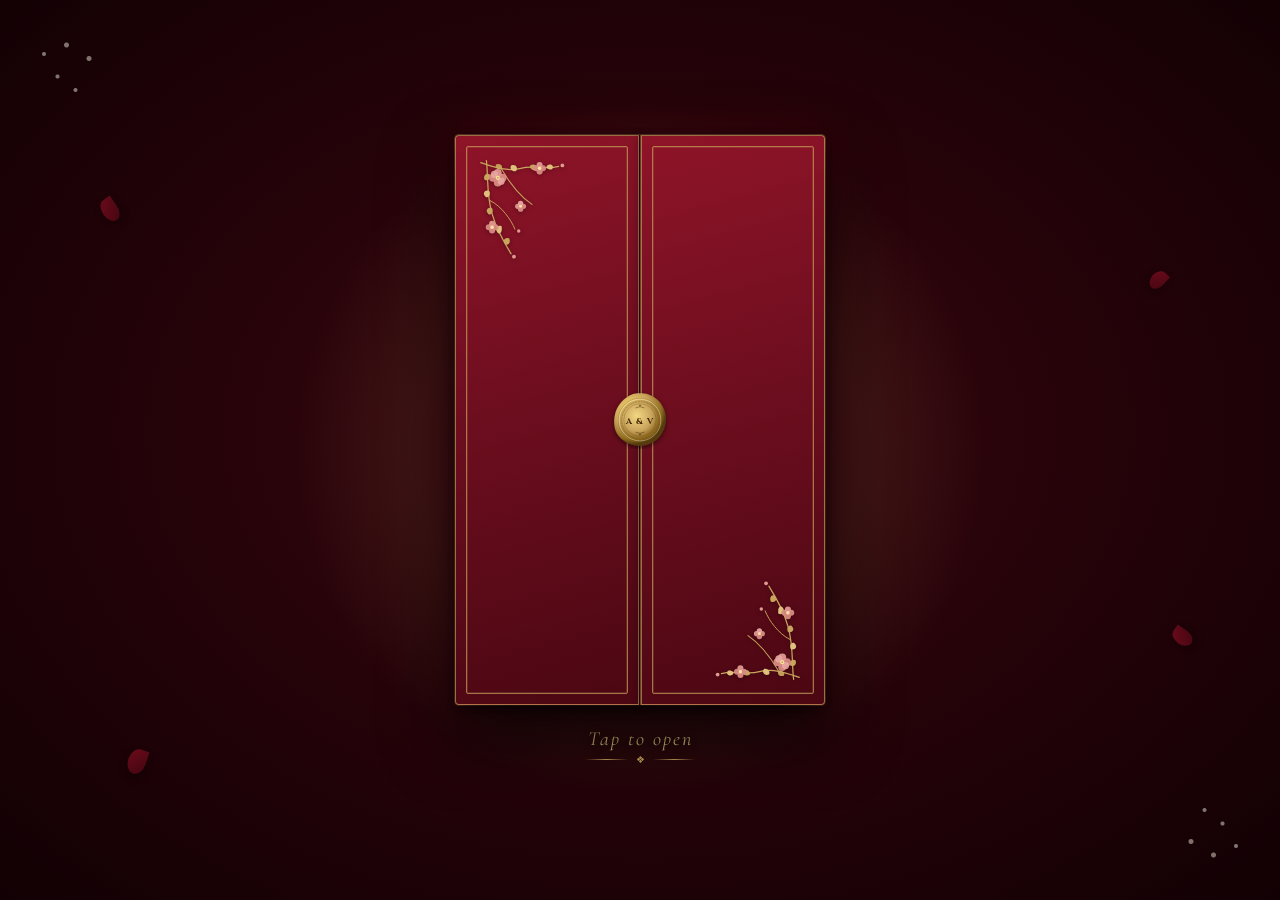
==== index.html @ 4fd16214 "Update wedding invitation details" ====
<!DOCTYPE html>
<html lang="en">

<head>
    <meta charset="UTF-8">
    <meta name="viewport" content="width=device-width, initial-scale=1.0, maximum-scale=1.0, user-scalable=no">
    <title>Wedding Invitation — Kiranmayee & Sandeep</title>
    <meta name="description"
        content="Interactive Digital Wedding Invitation for the wedding celebration of Kiranmayee & Sandeep. Join us on 1st July 2026.">

    <!-- CSS Stylesheets -->
    <link rel="stylesheet" href="css/main.css">
    <link rel="stylesheet" href="css/animations.css">
    <link rel="stylesheet" href="css/envelope.css">
    <link rel="stylesheet" href="css/events.css">
</head>

<body>

    <!-- Falling Petals Canvas Overlay -->
    <canvas id="petals-canvas"></canvas>

    <!-- Floating Background Music Control Button -->
    <button id="music-toggle-btn" class="music-toggle" aria-label="Toggle Background Music">
        <span class="music-icon">🔇</span>
    </button>

    <!-- Side Navigation Progress Dots -->
    <div class="nav-dots" id="nav-dots">
        <div class="nav-dot active" data-target="screen-welcome" title="Welcome"></div>
        <div class="nav-dot" data-target="screen-couple" title="Couple Intro"></div>
        <div class="nav-dot" data-target="screen-scratch" title="Scratch Reveal"></div>
        <div class="nav-dot" data-target="screen-haldi" title="Haldi"></div>
        <div class="nav-dot" data-target="screen-mehendi" title="Mehendi"></div>
        <div class="nav-dot" data-target="screen-pelikuthru" title="Pelikuthru"></div>
        <div class="nav-dot" data-target="screen-bangle" title="Bangle Ceremony"></div>
        <div class="nav-dot" data-target="screen-jodihaldi" title="Jodi Haldi"></div>
        <div class="nav-dot" data-target="screen-sangeeth" title="Sangeeth"></div>
        <div class="nav-dot" data-target="screen-reception" title="Reception"></div>
        <div class="nav-dot" data-target="screen-muhurtham" title="Muhurtham"></div>
        <div class="nav-dot" data-target="screen-families" title="Families"></div>
        <div class="nav-dot" data-target="screen-venue" title="Venue & Map"></div>
        <div class="nav-dot" data-target="screen-closing" title="With Love"></div>
    </div>

    <!-- ===================================================================
         ENVELOPE INTRO OVERLAY
         Appears before the invitation. Tapping opens the envelope
         and transitions directly to the existing first page.
         =================================================================== -->
    <div id="envelope-intro" role="button" tabindex="0" aria-label="Open wedding invitation"
        title="Tap to open your wedding invitation">

        <!-- Ambient Gypsophila and Petal Accents in Backdrop -->
        <div class="env-bg-decorations" aria-hidden="true">
            <span class="env-petal env-petal-1"></span>
            <span class="env-petal env-petal-2"></span>
            <span class="env-petal env-petal-3"></span>
            <span class="env-petal env-petal-4"></span>
            <span class="env-flora env-flora-tl"></span>
            <span class="env-flora env-flora-br"></span>
        </div>

        <div class="env-scene">

            <!-- The clickable envelope -->
            <button id="env-clickable" aria-label="Open wedding invitation" type="button">

                <div class="env-box">

                    <!-- LEFT GATEFOLD DOOR PANEL (Swings outward to the left) -->
                    <div class="env-panel env-panel-left" id="env-panel-left">
                        <div class="env-panel-face env-panel-front">
                            <!-- Inner Antique Gold Frame -->
                            <div class="env-panel-frame">
                                <!-- Top-Left Corner Floral Vine Decoration (Matches Reference Image) -->
                                <svg class="env-corner-vine env-corner-vine-tl" viewBox="0 0 100 120" fill="none"
                                    xmlns="http://www.w3.org/2000/svg" aria-hidden="true">
                                    <!-- Delicate Gold Vines -->
                                    <path d="M 6 8 C 18 12, 32 18, 48 14 C 62 10, 74 16, 88 12" stroke="#C9A45C"
                                        stroke-width="1.3" stroke-linecap="round" />
                                    <path d="M 12 6 C 14 22, 12 42, 18 62 C 22 76, 28 88, 38 104" stroke="#C9A45C"
                                        stroke-width="1.3" stroke-linecap="round" />
                                    <path d="M 28 15 C 38 32, 48 44, 60 52" stroke="#C9A45C" stroke-width="1.1"
                                        stroke-linecap="round" />
                                    <path d="M 16 48 C 28 54, 38 68, 42 78" stroke="#C9A45C" stroke-width="1"
                                        stroke-linecap="round" />

                                    <!-- Antique Gold Leaves -->
                                    <path d="M 22 10 C 26 8, 30 11, 28 15 C 24 16, 21 13, 22 10 Z" fill="#C9A45C"
                                        opacity="0.95" />
                                    <path d="M 38 11 C 43 9, 46 14, 43 17 C 39 18, 36 14, 38 11 Z" fill="#DFC07C" />
                                    <path d="M 58 11 C 63 8, 67 12, 64 16 C 60 17, 57 13, 58 11 Z" fill="#C9A45C" />
                                    <path d="M 76 11 C 80 8, 84 12, 81 15 C 77 16, 74 13, 76 11 Z" fill="#DFC07C" />
                                    <path d="M 10 26 C 8 21, 13 18, 16 21 C 17 25, 13 28, 10 26 Z" fill="#C9A45C" />
                                    <path d="M 11 44 C 7 40, 11 36, 15 38 C 17 42, 14 46, 11 44 Z" fill="#DFC07C" />
                                    <path d="M 14 62 C 10 58, 14 54, 18 56 C 20 60, 17 64, 14 62 Z" fill="#C9A45C" />
                                    <path d="M 24 82 C 20 78, 23 73, 28 75 C 29 80, 27 84, 24 82 Z" fill="#DFC07C" />
                                    <path d="M 32 94 C 28 90, 32 86, 36 88 C 38 92, 35 96, 32 94 Z" fill="#C9A45C" />

                                    <!-- Soft Floral Blush Blossoms -->
                                    <!-- Main Corner Flower -->
                                    <g transform="translate(24, 24)">
                                        <circle cx="-5" cy="0" r="4.2" fill="#D98B83" opacity="0.95" />
                                        <circle cx="5" cy="0" r="4.2" fill="#D98B83" opacity="0.95" />
                                        <circle cx="0" cy="-5" r="4.2" fill="#E29891" opacity="0.95" />
                                        <circle cx="0" cy="5" r="4.2" fill="#D98B83" opacity="0.95" />
                                        <circle cx="3.5" cy="3.5" r="3.8" fill="#E8A6A0" opacity="0.9" />
                                        <circle cx="-3.5" cy="-3.5" r="3.8" fill="#E8A6A0" opacity="0.9" />
                                        <circle cx="0" cy="0" r="2.2" fill="#FFE5A3" />
                                        <circle cx="0" cy="0" r="1.1" fill="#C9A45C" />
                                    </g>

                                    <!-- Flower Along Top Branch -->
                                    <g transform="translate(68, 14)">
                                        <circle cx="-3.5" cy="0" r="3.2" fill="#D98B83" opacity="0.95" />
                                        <circle cx="3.5" cy="0" r="3.2" fill="#D98B83" opacity="0.95" />
                                        <circle cx="0" cy="-3.5" r="3.2" fill="#E29891" opacity="0.95" />
                                        <circle cx="0" cy="3.5" r="3.2" fill="#D98B83" opacity="0.95" />
                                        <circle cx="0" cy="0" r="1.8" fill="#FFE5A3" />
                                    </g>

                                    <!-- Flower Along Downward Branch -->
                                    <g transform="translate(18, 76)">
                                        <circle cx="-3.5" cy="0" r="3.2" fill="#D98B83" opacity="0.95" />
                                        <circle cx="3.5" cy="0" r="3.2" fill="#D98B83" opacity="0.95" />
                                        <circle cx="0" cy="-3.5" r="3.2" fill="#E29891" opacity="0.95" />
                                        <circle cx="0" cy="3.5" r="3.2" fill="#D98B83" opacity="0.95" />
                                        <circle cx="0" cy="0" r="1.8" fill="#FFE5A3" />
                                    </g>

                                    <!-- Flower Inner Branch -->
                                    <g transform="translate(48, 54)">
                                        <circle cx="-3" cy="0" r="2.8" fill="#E29891" opacity="0.95" />
                                        <circle cx="3" cy="0" r="2.8" fill="#D98B83" opacity="0.95" />
                                        <circle cx="0" cy="-3" r="2.8" fill="#E8A6A0" opacity="0.95" />
                                        <circle cx="0" cy="3" r="2.8" fill="#D98B83" opacity="0.95" />
                                        <circle cx="0" cy="0" r="1.5" fill="#FFE5A3" />
                                    </g>

                                    <!-- Delicate Buds -->
                                    <circle cx="92" cy="11" r="2" fill="#E29891" />
                                    <circle cx="41" cy="107" r="2" fill="#E29891" />
                                    <circle cx="46" cy="80" r="1.8" fill="#E29891" />
                                </svg>
                            </div>
                        </div>
                        <div class="env-panel-face env-panel-back">
                            <div class="env-panel-back-lining"></div>
                        </div>
                    </div><!-- /.env-panel-left -->

                    <!-- RIGHT GATEFOLD DOOR PANEL (Swings outward to the right) -->
                    <div class="env-panel env-panel-right" id="env-panel-right">
                        <div class="env-panel-face env-panel-front">
                            <!-- Inner Antique Gold Frame -->
                            <div class="env-panel-frame">
                                <!-- Bottom-Right Corner Floral Vine Decoration (Matches Reference Image) -->
                                <svg class="env-corner-vine env-corner-vine-br" viewBox="0 0 100 120" fill="none"
                                    xmlns="http://www.w3.org/2000/svg" aria-hidden="true">
                                    <!-- Delicate Gold Vines climbing upward -->
                                    <path d="M 94 112 C 82 108, 68 102, 52 106 C 38 110, 26 104, 12 108"
                                        stroke="#C9A45C" stroke-width="1.3" stroke-linecap="round" />
                                    <path d="M 88 114 C 86 98, 88 78, 82 58 C 78 44, 72 32, 62 16" stroke="#C9A45C"
                                        stroke-width="1.3" stroke-linecap="round" />
                                    <path d="M 72 105 C 62 88, 52 76, 40 68" stroke="#C9A45C" stroke-width="1.1"
                                        stroke-linecap="round" />
                                    <path d="M 84 72 C 72 66, 62 52, 58 42" stroke="#C9A45C" stroke-width="1"
                                        stroke-linecap="round" />

                                    <!-- Antique Gold Leaves -->
                                    <path d="M 78 110 C 74 112, 70 109, 72 105 C 76 104, 79 107, 78 110 Z"
                                        fill="#C9A45C" opacity="0.95" />
                                    <path d="M 62 109 C 57 111, 54 106, 57 103 C 61 102, 64 106, 62 109 Z"
                                        fill="#DFC07C" />
                                    <path d="M 42 109 C 37 112, 33 108, 36 104 C 40 103, 43 107, 42 109 Z"
                                        fill="#C9A45C" />
                                    <path d="M 24 109 C 20 112, 16 108, 19 105 C 23 104, 26 107, 24 109 Z"
                                        fill="#DFC07C" />
                                    <path d="M 90 94 C 92 99, 87 102, 84 99 C 83 95, 87 92, 90 94 Z" fill="#C9A45C" />
                                    <path d="M 89 76 C 93 80, 89 84, 85 82 C 83 78, 86 74, 89 76 Z" fill="#DFC07C" />
                                    <path d="M 86 58 C 90 62, 86 66, 82 64 C 80 60, 83 56, 86 58 Z" fill="#C9A45C" />
                                    <path d="M 76 38 C 80 42, 77 47, 72 45 C 71 40, 73 36, 76 38 Z" fill="#DFC07C" />
                                    <path d="M 68 26 C 72 30, 68 34, 64 32 C 62 28, 65 24, 68 26 Z" fill="#C9A45C" />

                                    <!-- Soft Floral Blush Blossoms -->
                                    <!-- Main Corner Flower -->
                                    <g transform="translate(76, 96)">
                                        <circle cx="-5" cy="0" r="4.2" fill="#D98B83" opacity="0.95" />
                                        <circle cx="5" cy="0" r="4.2" fill="#D98B83" opacity="0.95" />
                                        <circle cx="0" cy="-5" r="4.2" fill="#E29891" opacity="0.95" />
                                        <circle cx="0" cy="5" r="4.2" fill="#D98B83" opacity="0.95" />
                                        <circle cx="3.5" cy="3.5" r="3.8" fill="#E8A6A0" opacity="0.9" />
                                        <circle cx="-3.5" cy="-3.5" r="3.8" fill="#E8A6A0" opacity="0.9" />
                                        <circle cx="0" cy="0" r="2.2" fill="#FFE5A3" />
                                        <circle cx="0" cy="0" r="1.1" fill="#C9A45C" />
                                    </g>

                                    <!-- Flower Along Bottom Branch -->
                                    <g transform="translate(32, 106)">
                                        <circle cx="-3.5" cy="0" r="3.2" fill="#D98B83" opacity="0.95" />
                                        <circle cx="3.5" cy="0" r="3.2" fill="#D98B83" opacity="0.95" />
                                        <circle cx="0" cy="-3.5" r="3.2" fill="#E29891" opacity="0.95" />
                                        <circle cx="0" cy="3.5" r="3.2" fill="#D98B83" opacity="0.95" />
                                        <circle cx="0" cy="0" r="1.8" fill="#FFE5A3" />
                                    </g>

                                    <!-- Flower Along Upward Branch -->
                                    <g transform="translate(82, 44)">
                                        <circle cx="-3.5" cy="0" r="3.2" fill="#D98B83" opacity="0.95" />
                                        <circle cx="3.5" cy="0" r="3.2" fill="#D98B83" opacity="0.95" />
                                        <circle cx="0" cy="-3.5" r="3.2" fill="#E29891" opacity="0.95" />
                                        <circle cx="0" cy="3.5" r="3.2" fill="#D98B83" opacity="0.95" />
                                        <circle cx="0" cy="0" r="1.8" fill="#FFE5A3" />
                                    </g>

                                    <!-- Flower Inner Branch -->
                                    <g transform="translate(52, 66)">
                                        <circle cx="-3" cy="0" r="2.8" fill="#E29891" opacity="0.95" />
                                        <circle cx="3" cy="0" r="2.8" fill="#D98B83" opacity="0.95" />
                                        <circle cx="0" cy="-3" r="2.8" fill="#E8A6A0" opacity="0.95" />
                                        <circle cx="0" cy="3" r="2.8" fill="#D98B83" opacity="0.95" />
                                        <circle cx="0" cy="0" r="1.5" fill="#FFE5A3" />
                                    </g>

                                    <!-- Delicate Buds -->
                                    <circle cx="8" cy="109" r="2" fill="#E29891" />
                                    <circle cx="59" cy="13" r="2" fill="#E29891" />
                                    <circle cx="54" cy="40" r="1.8" fill="#E29891" />
                                </svg>
                            </div>
                        </div>
                        <div class="env-panel-face env-panel-back">
                            <div class="env-panel-back-lining"></div>
                        </div>
                    </div><!-- /.env-panel-right -->

                    <!-- SMALL ELEGANT ROUND GOLD SEAL WITH K & S (Centered over the seam) -->
                    <div class="env-seal" id="env-seal" aria-hidden="true">
                        <svg class="env-seal-svg" viewBox="0 0 100 100" fill="none" xmlns="http://www.w3.org/2000/svg">
                            <defs>
                                <radialGradient id="sealMoltenGrad" cx="35%" cy="32%" r="65%">
                                    <stop offset="0%" stop-color="#FFF7D4" />
                                    <stop offset="22%" stop-color="#E8C665" />
                                    <stop offset="55%" stop-color="#C9A45C" />
                                    <stop offset="85%" stop-color="#936F22" />
                                    <stop offset="100%" stop-color="#543A0C" />
                                </radialGradient>
                                <radialGradient id="sealInnerBedGrad" cx="42%" cy="40%" r="58%">
                                    <stop offset="0%" stop-color="#F2D783" />
                                    <stop offset="65%" stop-color="#C9A45C" />
                                    <stop offset="100%" stop-color="#84601A" />
                                </radialGradient>
                                <filter id="sealDepthGlow" x="-20%" y="-20%" width="140%" height="140%">
                                    <feDropShadow dx="0" dy="3" stdDeviation="3.5" flood-color="#000000"
                                        flood-opacity="0.55" />
                                </filter>
                            </defs>

                            <!-- Organic Molten Wax Rim -->
                            <path d="M 50 4 
                                     C 62 3, 74 9, 82 17 
                                     C 90 26, 96 38, 95 50 
                                     C 94 63, 89 75, 79 84 
                                     C 69 92, 55 96, 42 94 
                                     C 30 92, 19 86, 12 76 
                                     C 5 66, 4 52, 7 40 
                                     C 10 28, 18 16, 29 10 
                                     C 38 4, 44 4, 50 4 Z" fill="url(#sealMoltenGrad)" filter="url(#sealDepthGlow)" />

                            <!-- Inner Circular Stamp Bed -->
                            <circle cx="50" cy="50" r="37.5" stroke="#7A5412" stroke-width="0.8" opacity="0.6" />
                            <circle cx="50" cy="50" r="36" stroke="#FFF7D6" stroke-width="0.8" opacity="0.8" />
                            <circle cx="50" cy="50" r="34.5" fill="url(#sealInnerBedGrad)" />

                            <!-- Delicate Stamped Groove & Beaded Ring -->
                            <circle cx="50" cy="50" r="31.5" stroke="#8E691E" stroke-width="1.1"
                                stroke-dasharray="3.2 1.6" />
                            <circle cx="50" cy="50" r="28" stroke="#68470E" stroke-width="0.6" opacity="0.75" />

                            <!-- Top Foliage Sprig -->
                            <path d="M 50 25 C 49 27 46 29 43 29 M 50 25 C 51 27 54 29 57 29 M 50 24 L 50 28"
                                stroke="#533708" stroke-width="0.9" stroke-linecap="round" />

                            <!-- Centered Initials "A & V" in Refined Classical Serif -->
                            <text x="50" y="52" text-anchor="middle" dominant-baseline="central"
                                font-family="'Cinzel', 'Playfair Display', serif" font-size="14.5" font-weight="700"
                                fill="#422704" letter-spacing="1.5">A &amp; V</text>

                            <!-- Bottom Mirrored Foliage Sprig -->
                            <path d="M 50 75 C 49 73 46 71 43 71 M 50 75 C 51 73 54 71 57 71 M 50 76 L 50 72"
                                stroke="#533708" stroke-width="0.9" stroke-linecap="round" />
                        </svg>
                    </div><!-- /.env-seal -->

                </div><!-- /.env-box -->

            </button><!-- /#env-clickable -->

            <!-- Elegant Gold "Tap to open" Text and Divider (Matches Reference Image) -->
            <div class="env-tap-hint" aria-hidden="true">
                <span class="env-tap-text">Tap to open</span>
                <div class="env-tap-divider">
                    <span class="env-tap-line"></span>
                    <span class="env-tap-glyph">❖</span>
                    <span class="env-tap-line"></span>
                </div>
            </div>

        </div><!-- /.env-scene -->

    </div><!-- /#envelope-intro -->

    <!-- Main Full-Screen Vertical Scroll Container -->
    <main class="invitation-container" id="invitation-container">

        <!-- ===================================================================
             SCREEN 1: WELCOME COVER
             =================================================================== -->
        <section class="invitation-screen" id="screen-welcome">
            <!-- Full-Page Background Image -->
            <div class="page1-bg-wrapper">
                <img src="assets/images/i.jpeg" alt="Traditional Wedding Invitation Artwork" class="page1-bg-img">
            </div>

            <!-- Centered Text Overlay within the red invitation panel -->
            <div class="page1-text-overlay anim-fade-up">
                <h2 class="page1-invited-heading">You're Invited</h2>
                <p class="page1-left-subtext">To Witness a Forever of Love</p>
                <p class="page1-invite-intro">Join Us for a Beautiful Beginning</p>
                <p class="page1-invite-line4">As Two Hearts Become One</p>
            </div>
        </section>

        <!-- ===================================================================
             SCREEN 2: COUPLE INTRODUCTION (PAGE 2)
             =================================================================== -->
        <section class="invitation-screen" id="screen-couple">
            <!-- Full-Page Background Artwork (object-fit: contain — entire illustration shown) -->
            <div class="page2-bg-wrapper">
                <img src="assets/images/page 21.jpeg" alt="Traditional Wedding Invitation Artwork" class="page2-bg-img">
            </div>

            <!-- SINGLE UNIFIED TEXT BLOCK — centred below the two hands
                 Order: intro line → bride parent → names → groom parent -->
            <div class="page2-lower-left-text anim-fade-up">
                <p class="page2-invitation-sub">Together with their families</p>
                <p class="page2-parents-text conf-bride-parents">Daughter of Sri Mallu &amp; Smt. Mallu</p>

                <div class="page2-couple-wrapper">
                    <h1 class="page2-bride-name conf-bride-name">Kiranmayee</h1>
                    <div class="page2-with-text">weds</div>
                    <h1 class="page2-groom-name conf-groom-name">Sandeep</h1>
                </div>

                <div class="page2-footer-text">
                    <p class="page2-parents-text conf-groom-parents">Son of Sri Challa Venkata Swamy &amp; Smt. Sarala
                    </p>
                </div>
            </div>
        </section>

        <!-- ===================================================================
             SCREEN 3: SCRATCH TO REVEAL
             =================================================================== -->
        <section class="invitation-screen" id="screen-scratch">
            <div class="page3-frame">
                <!-- Page 3 Artwork showing the couple's walking feet -->
                <img src="assets/images/page 3.jpeg" alt="Wedding Invitation Artwork" class="page3-bg-img">

                <!-- Scratch card overlay placed directly over the image, immediately below the legs -->
                <div class="page3-scratch-overlay anim-fade-up delay-1">
                    <p class="serif-title page3-announcement-title">Special Announcement</p>
                    <p class="serif-sub page3-announcement-sub">Scratch the card below to reveal the date</p>

                    <div class="scratch-card-container anim-scale-in delay-2" id="scratch-card-container">
                        <div class="scratch-revealed-content">
                            <p class="sans-meta" style="color: var(--color-gold-dark); margin-bottom: 2px;">SAVE THE
                                DATE</p>
                            <h2 class="serif-title conf-wedding-date"
                                style="font-size: 1.5rem; color: var(--color-maroon);">1st July 2026</h2>
                        </div>
                        <canvas id="scratch-canvas"></canvas>
                    </div>
                </div>
            </div>
        </section>

        <!-- Hidden countdown elements so JS does not break -->
        <span id="count-days" style="display:none;"></span>
        <span id="count-hours" style="display:none;"></span>
        <span id="count-minutes" style="display:none;"></span>
        <span id="count-seconds" style="display:none;"></span>

        <!-- ===================================================================
             EVENT PAGE 1 — HALDI
             =================================================================== -->
        <section class="invitation-screen event-page-screen event-theme-haldi" id="screen-haldi">
            <div class="event-page-header anim-fade-up">
                <p class="events-eyebrow">Wedding Event &middot; 1 of 8</p>
                <div class="events-divider"></div>
            </div>
            <div class="event-flip-card" tabindex="0" role="button" aria-label="Haldi Celebration — Tap to flip">
                <div class="event-flip-card-inner">
                    <div class="event-card-front">
                        <img src="assets/images/i4.jpeg" alt="Haldi Celebration" class="event-card-img" loading="lazy">
                        <div class="event-card-title-overlay event-title-haldi">
                            <h2 class="event-card-title-text">HALDI</h2>
                        </div>
                    </div>
                    <div class="event-card-back">
                        <div class="event-card-back-decor"></div>
                        <div class="event-card-back-content">
                            <span class="event-back-auspicious">&#10022; &#2384; &#10022;</span>
                            <span class="event-back-eyebrow">Auspicious Ceremony</span>
                            <h3 class="event-back-title">Chapra Pooja & Haldi</h3>
                            <div class="event-back-divider"></div>
                            <div class="event-back-info-block">
                                <div class="event-back-row">
                                    <span class="event-back-label">DATE</span>
                                    <span class="event-back-val" id="haldi-date">Thursday, 12th November 2026</span>
                                </div>
                                <div class="event-back-row">
                                    <span class="event-back-label">TIME</span>
                                    <span class="event-back-val" id="haldi-time">10:30 PM – 2:30 PM</span>
                                </div>
                                <div class="event-back-row event-dress-row">
                                    <span class="event-back-label">DRESS COLOUR</span>
                                    <div class="event-dress-container">
                                        <span class="event-dress-swatch"
                                            style="background-color: #ffffff; border: 1px solid #D4AF37;"
                                            title="Wrapped in White"></span>
                                        <span class="event-dress-name">Wrapped in White</span>
                                    </div>
                                </div>
                                <div class="event-back-row">
                                    <span class="event-back-label">VENUE</span>
                                    <span class="event-back-val" id="haldi-venue">Wedding Home</span>
                                </div>
                            </div>
                            <div class="event-back-divider-sub"></div>
                            <p class="event-back-tagline" id="haldi-tagline">A vibrant celebration of turmeric,
                                blessings and joy</p>
                            <span class="event-back-flip-return">&#x21BB; Tap to see photo</span>
                        </div>
                    </div>
                </div>
            </div>
            <p class="event-flip-hint">Touch to flip</p>
            <nav class="event-page-nav" aria-label="Event navigation">
                <span class="event-nav-placeholder"></span>
                <a class="event-nav-next" href="#screen-mehendi"
                    onclick="document.getElementById('screen-mehendi').scrollIntoView({behavior:'smooth'});return false;">Mehendi
                    &rarr;</a>
            </nav>
        </section>

        <!-- ===================================================================
             EVENT PAGE 2 — MEHENDI
             =================================================================== -->
        <section class="invitation-screen event-page-screen event-theme-mehendi" id="screen-mehendi">
            <div class="event-page-header anim-fade-up">
                <p class="events-eyebrow">Wedding Event &middot; 2 of 8</p>
                <div class="events-divider"></div>
            </div>
            <div class="event-flip-card" tabindex="0" role="button" aria-label="Mehendi Celebration — Tap to flip">
                <div class="event-flip-card-inner">
                    <div class="event-card-front">
                        <img src="assets/images/i (8).jpeg" alt="Mehendi Celebration" class="event-card-img"
                            loading="lazy">
                        <div class="event-card-title-overlay event-title-mehendi">
                            <h2 class="event-card-title-text">MEHENDI</h2>
                        </div>
                    </div>
                    <div class="event-card-back">
                        <div class="event-card-back-decor"></div>
                        <div class="event-card-back-content">
                            <span class="event-back-auspicious">&#10022; &#2384; &#10022;</span>
                            <span class="event-back-eyebrow">Joyous Celebration</span>
                            <h3 class="event-back-title">Mehendi</h3>
                            <div class="event-back-divider"></div>
                            <div class="event-back-info-block">
                                <div class="event-back-row">
                                    <span class="event-back-label">DATE</span>
                                    <span class="event-back-val" id="mehendi-date">Thursday, 12th November 2026</span>
                                </div>
                                <div class="event-back-row">
                                    <span class="event-back-label">TIME</span>
                                    <span class="event-back-val" id="mehendi-time">4:00 PM</span>
                                </div>
                                <div class="event-back-row event-dress-row">
                                    <span class="event-back-label">DRESS COLOUR</span>
                                    <div class="event-dress-container">
                                        <span class="event-dress-swatch"
                                            style="background-color:whitesmoke; border: 1px solid #D4AF37;"
                                            title="Moonlit White"></span>
                                        <span class="event-dress-name">Moonlit White</span>
                                    </div>
                                </div>
                                <div class="event-back-row">
                                    <span class="event-back-label">VENUE</span>
                                    <span class="event-back-val" id="mehendi-venue">Wedding Home</span>
                                </div>
                            </div>
                            <div class="event-back-divider-sub"></div>
                            <p class="event-back-tagline" id="mehendi-tagline">An afternoon of beautiful henna, music
                                and joy</p>
                            <span class="event-back-flip-return">&#x21BB; Tap to see photo</span>
                        </div>
                    </div>
                </div>
            </div>
            <p class="event-flip-hint">Touch to flip</p>
            <nav class="event-page-nav" aria-label="Event navigation">
                <a class="event-nav-prev" href="#screen-haldi"
                    onclick="document.getElementById('screen-haldi').scrollIntoView({behavior:'smooth'});return false;">&larr;
                    Haldi</a>
                <a class="event-nav-next" href="#screen-pelikuthru"
                    onclick="document.getElementById('screen-pelikuthru').scrollIntoView({behavior:'smooth'});return false;">Pelikuthru
                    &rarr;</a>
            </nav>
        </section>

        <!-- ===================================================================
             EVENT PAGE 3 — PELIKUTHRU
             =================================================================== -->
        <section class="invitation-screen event-page-screen event-theme-pelikuthru" id="screen-pelikuthru">
            <div class="event-page-header anim-fade-up">
                <p class="events-eyebrow">Wedding Event &middot; 3 of 8</p>
                <div class="events-divider"></div>
            </div>
            <div class="event-flip-card" tabindex="0" role="button" aria-label="Pelikuthru Ceremony — Tap to flip">
                <div class="event-flip-card-inner">
                    <div class="event-card-front">
                        <img src="assets/images/pelli.jpeg" alt="Pelikuthru Ceremony" class="event-card-img"
                            loading="lazy">
                        <div class="event-card-title-overlay event-title-pelikuthru">
                            <h2 class="event-card-title-text">PELIKUTHRU</h2>
                        </div>
                    </div>
                    <div class="event-card-back">
                        <div class="event-card-back-decor"></div>
                        <div class="event-card-back-content">
                            <span class="event-back-auspicious">&#10022; &#2384; &#10022;</span>
                            <span class="event-back-eyebrow">Auspicious Ceremony</span>
                            <h3 class="event-back-title">Pelikuthru</h3>
                            <div class="event-back-divider"></div>
                            <div class="event-back-info-block">
                                <div class="event-back-row">
                                    <span class="event-back-label">DATE</span>
                                    <span class="event-back-val" id="pelikuthru-date">Friday, 13th November 2026</span>
                                </div>
                                <div class="event-back-row">
                                    <span class="event-back-label">TIME</span>
                                    <span class="event-back-val" id="pelikuthru-time">12:00 PM – 1:00 PM</span>
                                </div>
                                <div class="event-back-row event-dress-row">
                                    <span class="event-back-label">DRESS COLOUR</span>
                                    <div class="event-dress-container">
                                        <span class="event-dress-swatch"
                                            style="background-color: #FFB6C1; border: 1px solid #D4AF37;"
                                            title="pretty in pink"></span>
                                        <span class="event-dress-name">pretty in pink</span>
                                    </div>
                                </div>
                                <div class="event-back-row">
                                    <span class="event-back-label">VENUE</span>
                                    <span class="event-back-val" id="pelikuthru-venue">Wedding Home</span>
                                </div>
                            </div>
                            <div class="event-back-divider-sub"></div>
                            <p class="event-back-tagline" id="pelikuthru-tagline">Traditional bridal blessings and
                                sacred pre-wedding rituals</p>
                            <span class="event-back-flip-return">&#x21BB; Tap to see photo</span>
                        </div>
                    </div>
                </div>
            </div>
            <p class="event-flip-hint">Touch to flip</p>
            <nav class="event-page-nav" aria-label="Event navigation">
                <a class="event-nav-prev" href="#screen-mehendi"
                    onclick="document.getElementById('screen-mehendi').scrollIntoView({behavior:'smooth'});return false;">&larr;
                    Mehendi</a>
                <a class="event-nav-next" href="#screen-bangle"
                    onclick="document.getElementById('screen-bangle').scrollIntoView({behavior:'smooth'});return false;">Bangle
                    Ceremony
                    &rarr;</a>
            </nav>
        </section>

        <!-- ===================================================================
             EVENT PAGE 4 — BANGLE CEREMONY
             =================================================================== -->
        <section class="invitation-screen event-page-screen event-theme-bangle" id="screen-bangle">
            <div class="event-page-header anim-fade-up">
                <p class="events-eyebrow">Wedding Event &middot; 4 of 8</p>
                <div class="events-divider"></div>
            </div>
            <div class="event-flip-card" tabindex="0" role="button" aria-label="Bangle Ceremony — Tap to flip">
                <div class="event-flip-card-inner">
                    <div class="event-card-front">
                        <img src="assets/images/baale.jpeg" alt="Bangle Ceremony" class="event-card-img" loading="lazy">
                        <div class="event-card-title-overlay event-title-bangle">
                            <h2 class="event-card-title-text">BAALE SHASTRA</h2>
                        </div>
                    </div>
                    <div class="event-card-back">
                        <div class="event-card-back-decor"></div>
                        <div class="event-card-back-content">
                            <span class="event-back-auspicious">&#10022; &#2384; &#10022;</span>
                            <span class="event-back-eyebrow">Traditional Blessing</span>
                            <h3 class="event-back-title">Baale Shastra</h3>
                            <div class="event-back-divider"></div>
                            <div class="event-back-info-block">
                                <div class="event-back-row">
                                    <span class="event-back-label">DATE</span>
                                    <span class="event-back-val" id="bangle-date">Friday, 13th November 2026</span>
                                </div>
                                <div class="event-back-row">
                                    <span class="event-back-label">TIME</span>
                                    <span class="event-back-val" id="bangle-time">4:30 PM</span>
                                </div>
                                <div class="event-back-row event-dress-row">
                                    <span class="event-back-label">DRESS COLOUR</span>
                                    <div class="event-dress-container">
                                        <span class="event-dress-swatch"
                                            style="background-color: #E75480; border: 1px solid #D4AF37;"
                                            title="Sarees in Bloom"></span>
                                        <span class="event-dress-name">Sarees in Bloom</span>
                                    </div>
                                </div>
                                <div class="event-back-row">
                                    <span class="event-back-label">VENUE</span>
                                    <span class="event-back-val" id="bangle-venue">Wedding Home</span>
                                </div>
                            </div>
                            <div class="event-back-divider-sub"></div>
                            <p class="event-back-tagline" id="bangle-tagline">Adorning colourful glass bangles with love
                                and blessings</p>
                            <span class="event-back-flip-return">&#x21BB; Tap to see photo</span>
                        </div>
                    </div>
                </div>
            </div>
            <p class="event-flip-hint">Touch to flip</p>
            <nav class="event-page-nav" aria-label="Event navigation">
                <a class="event-nav-prev" href="#screen-pelikuthru"
                    onclick="document.getElementById('screen-pelikuthru').scrollIntoView({behavior:'smooth'});return false;">&larr;
                    Pelikuthru</a>
                <a class="event-nav-next" href="#screen-jodihaldi"
                    onclick="document.getElementById('screen-jodihaldi').scrollIntoView({behavior:'smooth'});return false;">Jodi
                    Haldi
                    &rarr;</a>
            </nav>
        </section>

        <!-- ===================================================================
             EVENT PAGE 5 — JODI HALDI
             =================================================================== -->
        <section class="invitation-screen event-page-screen event-theme-jodihaldi" id="screen-jodihaldi">
            <div class="event-page-header anim-fade-up">
                <p class="events-eyebrow">Wedding Event &middot; 5 of 8</p>
                <div class="events-divider"></div>
            </div>
            <div class="event-flip-card" tabindex="0" role="button" aria-label="Jodi Haldi Celebration — Tap to flip">
                <div class="event-flip-card-inner">
                    <div class="event-card-front">
                        <img src="assets/images/i (7).jpeg" alt="Jodi Haldi Celebration" class="event-card-img"
                            loading="lazy">
                        <div class="event-card-title-overlay event-title-jodihaldi">
                            <h2 class="event-card-title-text">JODI HALDI</h2>
                        </div>
                    </div>
                    <div class="event-card-back">
                        <div class="event-card-back-decor"></div>
                        <div class="event-card-back-content">
                            <span class="event-back-auspicious">&#10022; &#2384; &#10022;</span>
                            <span class="event-back-eyebrow">Auspicious Ceremony</span>
                            <h3 class="event-back-title">Jodi Haldi</h3>
                            <div class="event-back-divider"></div>
                            <div class="event-back-info-block">
                                <div class="event-back-row">
                                    <span class="event-back-label">DATE</span>
                                    <span class="event-back-val" id="jodihaldi-date">Sunday, 15th November 2026</span>
                                </div>
                                <div class="event-back-row">
                                    <span class="event-back-label">TIME</span>
                                    <span class="event-back-val" id="jodihaldi-time">8:00 AM – 11:00 AM</span>
                                </div>
                                <div class="event-back-row event-dress-row">
                                    <span class="event-back-label">DRESS COLOUR</span>
                                    <div class="event-dress-container">
                                        <span class="event-dress-swatch" style="background-color: #8C1D2F;"
                                            title="Red"></span>
                                        <span class="event-dress-name">Red</span>
                                    </div>
                                </div>
                                <div class="event-back-row">
                                    <span class="event-back-label">VENUE</span>
                                    <a href="https://www.google.com/maps/search/Alila+Meadows+SK+Farms+Hesaraghatta+Bengaluru"
                                        target="_blank" rel="noopener" class="event-venue-link"
                                        id="jodihaldi-venue">ALILA MEADOWS AND SK FARMS</a>
                                    <a href="https://www.google.com/maps/search/Alila+Meadows+SK+Farms+Hesaraghatta+Bengaluru"
                                        target="_blank" rel="noopener" class="event-venue-link event-venue-link-sub"
                                        id="jodihaldi-venue-address">19/5, Bilijaji, Hesaraghatta, Bengaluru, Karnataka
                                        – 560088</a>
                                </div>
                            </div>
                            <div class="event-back-divider-sub"></div>
                            <p class="event-back-tagline" id="jodihaldi-tagline">A joyous haldi celebration together
                                with love and laughter</p>
                            <span class="event-back-flip-return">&#x21BB; Tap to see photo</span>
                        </div>
                    </div>
                </div>
            </div>
            <p class="event-flip-hint">Touch to flip</p>
            <nav class="event-page-nav" aria-label="Event navigation">
                <a class="event-nav-prev" href="#screen-bangle"
                    onclick="document.getElementById('screen-bangle').scrollIntoView({behavior:'smooth'});return false;">&larr;
                    Bangle Ceremony</a>
                <a class="event-nav-next" href="#screen-sangeeth"
                    onclick="document.getElementById('screen-sangeeth').scrollIntoView({behavior:'smooth'});return false;">Sangeeth
                    &rarr;</a>
            </nav>
        </section>

        <!-- ===================================================================
             EVENT PAGE 6 — SANGEETH
             =================================================================== -->
        <section class="invitation-screen event-page-screen event-theme-sangeeth" id="screen-sangeeth">
            <div class="event-page-header anim-fade-up">
                <p class="events-eyebrow">Wedding Event &middot; 6 of 8</p>
                <div class="events-divider"></div>
            </div>
            <div class="event-flip-card" tabindex="0" role="button" aria-label="Sangeeth Celebration — Tap to flip">
                <div class="event-flip-card-inner">
                    <div class="event-card-front">
                        <img src="assets/images/sangeeth1.jpeg" alt="Sangeeth Celebration" class="event-card-img"
                            loading="lazy">
                        <div class="event-card-title-overlay event-title-sangeeth">
                            <h2 class="event-card-title-text">SANGEETH</h2>
                        </div>
                    </div>
                    <div class="event-card-back">
                        <div class="event-card-back-decor"></div>
                        <div class="event-card-back-content">
                            <span class="event-back-auspicious">&#10022; &#2384; &#10022;</span>
                            <span class="event-back-eyebrow">Musical Evening</span>
                            <h3 class="event-back-title">Sangeeth</h3>
                            <div class="event-back-divider"></div>
                            <div class="event-back-info-block">
                                <div class="event-back-row">
                                    <span class="event-back-label">DATE</span>
                                    <span class="event-back-val" id="sangeeth-date">Sunday, 15th November 2026</span>
                                </div>
                                <div class="event-back-row">
                                    <span class="event-back-label">TIME</span>
                                    <span class="event-back-val" id="sangeeth-time">1:00 PM – 3:00 PM</span>
                                </div>
                                <div class="event-back-row event-dress-row">
                                    <span class="event-back-label">DRESS COLOUR</span>
                                    <div class="event-dress-container">
                                        <span class="event-dress-swatch"
                                            style="background-color: #9B59B6; border: 1px solid #D4AF37;"
                                            title="Colours of Celebration"></span>
                                        <span class="event-dress-name">Colours of Celebration</span>
                                    </div>
                                </div>
                                <div class="event-back-row">
                                    <span class="event-back-label">VENUE</span>
                                    <a href="https://www.google.com/maps/search/Alila+Meadows+SK+Farms+Hesaraghatta+Bengaluru"
                                        target="_blank" rel="noopener" class="event-venue-link"
                                        id="sangeeth-venue">ALILA MEADOWS AND SK FARMS</a>
                                    <a href="https://www.google.com/maps/search/Alila+Meadows+SK+Farms+Hesaraghatta+Bengaluru"
                                        target="_blank" rel="noopener" class="event-venue-link event-venue-link-sub"
                                        id="sangeeth-venue-address">19/5, Bilijaji, Hesaraghatta, Bengaluru, Karnataka –
                                        560088</a>
                                </div>
                            </div>
                            <div class="event-back-divider-sub"></div>
                            <p class="event-back-tagline" id="sangeeth-tagline">An evening of dance, music and grand
                                celebration</p>
                            <span class="event-back-flip-return">&#x21BB; Tap to see photo</span>
                        </div>
                    </div>
                </div>
            </div>
            <p class="event-flip-hint">Touch to flip</p>
            <nav class="event-page-nav" aria-label="Event navigation">
                <a class="event-nav-prev" href="#screen-jodihaldi"
                    onclick="document.getElementById('screen-jodihaldi').scrollIntoView({behavior:'smooth'});return false;">&larr;
                    Jodi Haldi</a>
                <a class="event-nav-next" href="#screen-reception"
                    onclick="document.getElementById('screen-reception').scrollIntoView({behavior:'smooth'});return false;">Reception
                    &rarr;</a>
            </nav>
        </section>

        <!-- ===================================================================
             EVENT PAGE 7 — RECEPTION
             =================================================================== -->
        <section class="invitation-screen event-page-screen event-theme-reception" id="screen-reception">
            <div class="event-page-header anim-fade-up">
                <p class="events-eyebrow">Wedding Event &middot; 7 of 8</p>
                <div class="events-divider"></div>
            </div>
            <div class="event-flip-card" tabindex="0" role="button" aria-label="Reception Gala — Tap to flip">
                <div class="event-flip-card-inner">
                    <div class="event-card-front">
                        <img src="assets/images/i (10).jpeg" alt="Reception Gala" class="event-card-img" loading="lazy">
                        <div class="event-card-title-overlay event-title-reception">
                            <h2 class="event-card-title-text">RECEPTION</h2>
                        </div>
                    </div>
                    <div class="event-card-back">
                        <div class="event-card-back-decor"></div>
                        <div class="event-card-back-content">
                            <span class="event-back-auspicious">&#10022; &#2384; &#10022;</span>
                            <span class="event-back-eyebrow">Grand Celebration</span>
                            <h3 class="event-back-title">Reception</h3>
                            <div class="event-back-divider"></div>
                            <div class="event-back-info-block">
                                <div class="event-back-row">
                                    <span class="event-back-label">DATE</span>
                                    <span class="event-back-val" id="reception-date">Sunday, 15th November 2026</span>
                                </div>
                                <div class="event-back-row">
                                    <span class="event-back-label">TIME</span>
                                    <span class="event-back-val" id="reception-time">6:30 PM onwards</span>
                                </div>
                                <div class="event-back-row event-dress-row">
                                    <span class="event-back-label">DRESS COLOUR</span>
                                    <div class="event-dress-container">
                                        <span class="event-dress-swatch"
                                            style="background-color: #B8860B; border: 1px solid #D4AF37;"
                                            title="Elegance in Every Hue"></span>
                                        <span class="event-dress-name">Elegance in Every Hue</span>
                                    </div>
                                </div>
                                <div class="event-back-row">
                                    <span class="event-back-label">VENUE</span>
                                    <a href="https://www.google.com/maps/search/Alila+Meadows+SK+Farms+Hesaraghatta+Bengaluru"
                                        target="_blank" rel="noopener" class="event-venue-link" id="reception-venue">
                                        <span class="event-venue-img-btn">
                                            <img src="assets/images/location-banner.jpg"
                                                alt="View on Google Maps — ALILA MEADOWS AND SK FARMS">
                                        </span>
                                        <span class="event-venue-link-sub">ALILA MEADOWS AND SK FARMS · Hesaraghatta,
                                            Bengaluru</span>
                                    </a>
                                </div>
                            </div>
                            <div class="event-back-divider-sub"></div>
                            <p class="event-back-tagline" id="reception-tagline">An evening of celebration and grand
                                feast</p>
                            <span class="event-back-flip-return">&#x21BB; Tap to see photo</span>
                        </div>
                    </div>
                </div>
            </div>
            <p class="event-flip-hint">Touch to flip</p>
            <nav class="event-page-nav" aria-label="Event navigation">
                <a class="event-nav-prev" href="#screen-sangeeth"
                    onclick="document.getElementById('screen-sangeeth').scrollIntoView({behavior:'smooth'});return false;">&larr;
                    Sangeeth</a>
                <a class="event-nav-next" href="#screen-muhurtham"
                    onclick="document.getElementById('screen-muhurtham').scrollIntoView({behavior:'smooth'});return false;">Muhurtham
                    &rarr;</a>
            </nav>
        </section>

        <!-- ===================================================================
             EVENT PAGE 8 — MUHURTHAM
             =================================================================== -->
        <section class="invitation-screen event-page-screen event-theme-muhurtham" id="screen-muhurtham">
            <div class="event-page-header anim-fade-up">
                <p class="events-eyebrow">Wedding Event &middot; 8 of 8</p>
                <div class="events-divider"></div>
            </div>
            <div class="event-flip-card" tabindex="0" role="button" aria-label="Wedding Muhurtham — Tap to flip">
                <div class="event-flip-card-inner">
                    <div class="event-card-front">
                        <img src="assets/images/muhurtham.jpeg" alt="Wedding Muhurtham" class="event-card-img"
                            loading="lazy">
                        <div class="event-card-title-overlay event-title-muhurtham">
                            <h2 class="event-card-title-text">MUHURTHAM</h2>
                        </div>
                    </div>
                    <div class="event-card-back">
                        <div class="event-card-back-decor"></div>
                        <div class="event-card-back-content">
                            <span class="event-back-auspicious">&#10022; &#2384; &#10022;</span>
                            <span class="event-back-eyebrow">Auspicious Ceremony</span>
                            <h3 class="event-back-title">Muhurtham</h3>
                            <div class="event-back-divider"></div>
                            <div class="event-back-info-block">
                                <div class="event-back-row">
                                    <span class="event-back-label">DATE</span>
                                    <span class="event-back-val" id="muhurtham-date">Monday, 16th November 2026</span>
                                </div>
                                <div class="event-back-row">
                                    <span class="event-back-label">TIME</span>
                                    <span class="event-back-val" id="muhurtham-time">Muhurtham – 9:30 AM</span>
                                </div>
                                <div class="event-back-row event-dress-row">
                                    <span class="event-back-label">DRESS COLOUR</span>
                                    <div class="event-dress-container">
                                        <span class="event-dress-swatch"
                                            style="background-color: #8B0000; border: 1px solid #D4AF37;"
                                            title="Adorned in Tradition"></span>
                                        <span class="event-dress-name">Adorned in Tradition</span>
                                    </div>
                                </div>
                                <div class="event-back-row">
                                    <span class="event-back-label">VENUE</span>
                                    <a href="https://www.google.com/maps/search/Alila+Meadows+SK+Farms+Hesaraghatta+Bengaluru"
                                        target="_blank" rel="noopener" class="event-venue-link" id="muhurtham-venue">
                                        <span class="event-venue-img-btn">
                                            <img src="assets/images/location-banner.jpg"
                                                alt="View on Google Maps — ALILA MEADOWS AND SK FARMS">
                                        </span>
                                        <span class="event-venue-link-sub">ALILA MEADOWS AND SK FARMS · Hesaraghatta,
                                            Bengaluru</span>
                                    </a>
                                </div>
                            </div>
                            <div class="event-back-divider-sub"></div>
                            <p class="event-back-tagline" id="muhurtham-tagline">Joining hands in holy matrimony</p>
                            <span class="event-back-flip-return">&#x21BB; Tap to see photo</span>
                        </div>
                    </div>
                </div>
            </div>
            <p class="event-flip-hint">Touch to flip</p>
            <nav class="event-page-nav" aria-label="Event navigation">
                <a class="event-nav-prev" href="#screen-reception"
                    onclick="document.getElementById('screen-reception').scrollIntoView({behavior:'smooth'});return false;">&larr;
                    Reception</a>
                <a class="event-nav-next" href="#screen-families"
                    onclick="document.getElementById('screen-families').scrollIntoView({behavior:'smooth'});return false;">Families
                    &rarr;</a>
            </nav>
        </section>

        </section>

        <!-- ===================================================================
             SCREEN 11: FAMILIES / AWAITING YOUR PRESENCE (imp.jpeg Full Background)
             =================================================================== -->
        <section class="invitation-screen" id="screen-families">
            <div class="families-bg-wrapper">
                <img src="assets/images/imp.jpeg" alt="Awaiting Your Noble Presence" class="families-bg-img">
            </div>

            <div class="families-content-overlay">
                <div class="anim-fade-up delay-1" style="text-align: center;">
                    <h1 class="script-heading families-heading">Awaiting your noble presence</h1>
                    <p class="serif-sub families-sub">With blessings and warm wishes</p>
                </div>

                <div class="anim-fade-up delay-2"
                    style="width: 100%; display: flex; flex-direction: column; align-items: center;">
                    <h2 class="script-heading families-subheading">The Families</h2>

                    <div class="family-box">
                        <p class="sans-meta" id="bride-family-title" style="color: var(--color-gold-dark);">BRIDE'S
                            FAMILY
                        </p>
                        <p class="serif-title" id="bride-family-names"
                            style="color: var(--color-maroon); font-size: 1.1rem; margin-top: 4px;">Sri Vam Mallu &amp;
                            Family</p>
                    </div>

                    <div class="family-box">
                        <p class="sans-meta" id="groom-family-title" style="color: var(--color-gold-dark);">GROOM'S
                            FAMILY
                        </p>
                        <p class="serif-title" id="groom-family-names"
                            style="color: var(--color-maroon); font-size: 1.1rem; margin-top: 4px;">Sri Challa Venkata
                            Swamy
                            &amp; Family</p>
                    </div>
                </div>
            </div>
        </section>

        <!-- ===================================================================
             SCREEN 10 & 11: VENUE, MAP & DARK VELVET CLOSING FOOTER
             =================================================================== -->
        <section class="invitation-screen" id="screen-venue">
            <div class="anim-fade-up delay-1">
                <h1 class="script-heading">Where We Celebrate</h1>
                <h2 class="serif-title" id="venue-name" style="color: var(--color-maroon); margin-top: 0.5rem;">ALILA
                    MEADOWS AND SK FARMS</h2>
                <p class="serif-sub" id="venue-address" style="font-size: 0.95rem; max-width: 320px;">19/5, Bilijaji,
                    Hesaraghatta, Bengaluru, Karnataka – 560088</p>
            </div>

            <!-- Interactive Location Illustration Container -->
            <div class="map-embed-container anim-scale-in delay-2">
                <a href="https://maps.google.com/?q=Green+Rich+Enclave,+HBR+Layout" target="_blank" rel="noopener"
                    aria-label="Open Green Rich Enclave, HBR Layout on Google Maps" class="map-illustration-link">
                    <img src="assets/images/location-banner.jpg"
                        alt="Wedding Venue Location — ALILA MEADOWS AND SK FARMS, Bengaluru"
                        class="location-banner-img">
                </a>
            </div>

            <button id="get-directions-btn" class="btn-golden anim-fade-up delay-3">📍 GET
                DIRECTIONS</button>

            <!-- Travel Note Section -->
            <div class="travel-note-card anim-fade-up delay-3">
                <h3 class="travel-note-title">A Little Note on Travel 🚌</h3>
                <p class="travel-note-desc">We've arranged a bus from the Wedding Home to the wedding venue for your
                    convenience.</p>
                <div class="travel-note-details">
                    <p class="travel-note-row"><strong>Departure:</strong> Sunday at 5:00 PM</p>
                    <p class="travel-note-row"><strong>Pick-up Point:</strong> Green Rich Enclave, HBR Layout (Bride's
                        Home)</p>
                </div>
                <p class="travel-note-closing">We look forward to celebrating with you!</p>
            </div>
        </section>

        <!-- ===================================================================
             SCREEN 14: SEPARATE FINAL PAGE — CREATOR SIGNATURE
             =================================================================== -->
        <section class="invitation-screen" id="screen-closing">
            <div class="closing-signature-card anim-fade-up">
                <!-- Delicate Corner Botanical Decorations in Antique Gold & Muted Blush -->
                <svg class="closing-corner-botanical closing-botanical-tl" viewBox="0 0 80 80" fill="none"
                    xmlns="http://www.w3.org/2000/svg" aria-hidden="true">
                    <path d="M 6 6 C 18 10, 30 16, 44 14 C 54 12, 62 16, 72 14" stroke="#C9A45C" stroke-width="1.2"
                        stroke-linecap="round" />
                    <path d="M 10 6 C 12 18, 10 32, 14 46 C 17 56, 22 64, 30 74" stroke="#C9A45C" stroke-width="1.2"
                        stroke-linecap="round" />
                    <path d="M 22 9 C 25 7, 28 9, 27 13 C 24 14, 21 11, 22 9 Z" fill="#DFC07C" />
                    <path d="M 38 11 C 42 9, 44 13, 42 16 C 38 17, 36 14, 38 11 Z" fill="#C9A45C" />
                    <path d="M 9 22 C 7 19, 10 16, 13 18 C 14 21, 11 24, 9 22 Z" fill="#C9A45C" />
                    <path d="M 11 38 C 8 35, 11 32, 14 34 C 15 37, 13 40, 11 38 Z" fill="#DFC07C" />
                    <g transform="translate(20, 20)">
                        <circle cx="-3" cy="0" r="2.8" fill="#D98B83" opacity="0.9" />
                        <circle cx="3" cy="0" r="2.8" fill="#D98B83" opacity="0.9" />
                        <circle cx="0" cy="-3" r="2.8" fill="#E29891" opacity="0.9" />
                        <circle cx="0" cy="3" r="2.8" fill="#D98B83" opacity="0.9" />
                        <circle cx="0" cy="0" r="1.3" fill="#FFE5A3" />
                    </g>
                </svg>

                <svg class="closing-corner-botanical closing-botanical-br" viewBox="0 0 80 80" fill="none"
                    xmlns="http://www.w3.org/2000/svg" aria-hidden="true">
                    <path d="M 6 6 C 18 10, 30 16, 44 14 C 54 12, 62 16, 72 14" stroke="#C9A45C" stroke-width="1.2"
                        stroke-linecap="round" />
                    <path d="M 10 6 C 12 18, 10 32, 14 46 C 17 56, 22 64, 30 74" stroke="#C9A45C" stroke-width="1.2"
                        stroke-linecap="round" />
                    <path d="M 22 9 C 25 7, 28 9, 27 13 C 24 14, 21 11, 22 9 Z" fill="#DFC07C" />
                    <path d="M 38 11 C 42 9, 44 13, 42 16 C 38 17, 36 14, 38 11 Z" fill="#C9A45C" />
                    <path d="M 9 22 C 7 19, 10 16, 13 18 C 14 21, 11 24, 9 22 Z" fill="#C9A45C" />
                    <path d="M 11 38 C 8 35, 11 32, 14 34 C 15 37, 13 40, 11 38 Z" fill="#DFC07C" />
                    <g transform="translate(20, 20)">
                        <circle cx="-3" cy="0" r="2.8" fill="#D98B83" opacity="0.9" />
                        <circle cx="3" cy="0" r="2.8" fill="#D98B83" opacity="0.9" />
                        <circle cx="0" cy="-3" r="2.8" fill="#E29891" opacity="0.9" />
                        <circle cx="0" cy="3" r="2.8" fill="#D98B83" opacity="0.9" />
                        <circle cx="0" cy="0" r="1.3" fill="#FFE5A3" />
                    </g>
                </svg>

                <p class="closing-with-love">With love,</p>
                <div class="closing-divider-accent" aria-hidden="true"></div>
                <p class="closing-credit">Designed &amp; Created with Love</p>
                <h2 class="closing-name">Adhikshitha Saran.R</h2>
            </div>
        </section>

    </main>

    <!-- JavaScript Files -->
    <script src="js/envelope.js"></script>
    <script src="js/config.js"></script>
    <script src="js/music.js"></script>
    <script src="js/countdown.js"></script>
    <script src="js/scratch.js"></script>
    <script src="js/script.js"></script>
</body>

</html>
---- css/main.css ----
/* ==========================================================================
   DIGITAL WEDDING INVITATION - CORE DESIGN SYSTEM & STYLES
   ========================================================================== */

/* 1. Google Fonts Import */
@import url('https://fonts.googleapis.com/css2?family=Alex+Brush&family=Cinzel:wght@400;600;700;900&family=Cormorant+Garamond:ital,wght@0,400;0,600;1,400&family=Great+Vibes&family=Montserrat:wght@300;400;500;600&display=swap');

/* 2. Design Tokens & Variables */
:root {
    /* Color Palette */
    --color-maroon: #621020;
    --color-maroon-dark: #3F0914;
    --color-gold: #D4AF37;
    --color-gold-light: #F3E5AB;
    --color-gold-dark: #9A7B1C;
    --color-cream: #FFF9F3;
    --color-peach: #FFF0E6;
    
    /* Haldi Theme */
    --bg-haldi: linear-gradient(180deg, #FFFBEB 0%, #FEF08A 60%, #FDE047 100%);
    --color-haldi-text: #46260b;
    
    /* Sangeet Theme */
    --bg-sangeet: linear-gradient(180deg, #180E29 0%, #0D0618 70%, #030107 100%);
    --color-sangeet-gold: #FDE047;
    
    /* Reception Theme */
    --bg-reception: linear-gradient(180deg, #2D0F39 0%, #170824 60%, #0B0314 100%);
    
    /* Dark Velvet Closing Theme */
    --bg-closing: linear-gradient(180deg, #3A0A14 0%, #20040A 100%);

    /* Typography */
    --font-script-primary: 'Alex Brush', 'Great Vibes', cursive;
    --font-script-secondary: 'Great Vibes', cursive;
    --font-serif-title: 'Cinzel', serif;
    --font-serif-body: 'Cormorant Garamond', serif;
    --font-sans: 'Montserrat', sans-serif;

    /* Spacing & Borders */
    --border-gold: 1px solid rgba(212, 175, 55, 0.4);
    --shadow-soft: 0 10px 30px rgba(0, 0, 0, 0.15);
    --shadow-gold: 0 0 20px rgba(212, 175, 55, 0.3);
}

/* 3. Global CSS Reset & Base */
* {
    margin: 0;
    padding: 0;
    box-sizing: border-box;
    -webkit-tap-highlight-color: transparent;
}

html, body {
    width: 100%;
    height: 100%;
    overflow: hidden;
    font-family: var(--font-serif-body);
    background-color: var(--color-maroon-dark);
    color: #4A3B32;
    user-select: none;
}

/* 4. Full-Screen Vertical Scroll Snap Container */
.invitation-container {
    width: 100vw;
    height: 100vh;
    overflow-y: scroll;
    scroll-snap-type: y mandatory;
    scroll-behavior: smooth;
    position: relative;
    -webkit-overflow-scrolling: touch;
}

/* Each screen is exactly 100vh x 100vw */
.invitation-screen {
    width: 100vw;
    height: 100vh;
    scroll-snap-align: start;
    scroll-snap-stop: always;
    position: relative;
    overflow: hidden;
    display: flex;
    flex-direction: column;
    align-items: center;
    justify-content: space-between;
    padding: 2.5rem 1.25rem 2rem 1.25rem;
    background-color: var(--color-cream);
    text-align: center;
}

/* 5. Floating Controls (Music & Side Dots) */
#petals-canvas {
    position: fixed;
    top: 0;
    left: 0;
    width: 100vw;
    height: 100vh;
    pointer-events: none;
    z-index: 99;
}

/* Music Floating Toggle Button */
.music-toggle {
    position: fixed;
    bottom: 24px;
    right: 20px;
    width: 50px;
    height: 50px;
    border-radius: 50%;
    background: rgba(212, 175, 55, 0.9);
    border: 2px solid #FFF;
    color: #4A0E17;
    font-size: 1.4rem;
    display: flex;
    align-items: center;
    justify-content: center;
    cursor: pointer;
    z-index: 100;
    box-shadow: 0 4px 15px rgba(0, 0, 0, 0.3);
    transition: all 0.3s cubic-bezier(0.4, 0, 0.2, 1);
}

.music-toggle:hover {
    transform: scale(1.1);
    background: var(--color-gold);
}

.music-waves span {
    display: inline-block;
    width: 3px;
    height: 12px;
    background: #4A0E17;
    margin: 0 1px;
    border-radius: 2px;
    animation: wave 1.2s infinite ease-in-out;
}

.music-waves span:nth-child(2) { animation-delay: 0.2s; }
.music-waves span:nth-child(3) { animation-delay: 0.4s; }

/* Side Navigation Progress Dots */
.nav-dots {
    position: fixed;
    right: 12px;
    top: 50%;
    transform: translateY(-50%);
    display: flex;
    flex-direction: column;
    gap: 8px;
    z-index: 100;
}

.nav-dot {
    width: 8px;
    height: 8px;
    border-radius: 50%;
    background: rgba(212, 175, 55, 0.4);
    border: 1px solid rgba(255, 255, 255, 0.8);
    cursor: pointer;
    transition: all 0.3s ease;
}

.nav-dot.active {
    height: 20px;
    border-radius: 10px;
    background: var(--color-gold);
    box-shadow: 0 0 10px var(--color-gold);
}

/* 6. Typography Utilities */
.script-heading {
    font-family: var(--font-script-primary);
    font-size: 3rem;
    color: var(--color-maroon);
    line-height: 1.2;
    margin-bottom: 0.5rem;
}

.serif-title {
    font-family: var(--font-serif-title);
    font-size: 1.3rem;
    letter-spacing: 2px;
    color: var(--color-gold-dark);
    text-transform: uppercase;
    font-weight: 700;
}

.serif-sub {
    font-family: var(--font-serif-body);
    font-size: 1.15rem;
    font-style: italic;
    color: #6B5B52;
}

.sans-meta {
    font-family: var(--font-sans);
    font-size: 0.85rem;
    letter-spacing: 1px;
    text-transform: uppercase;
    color: #8C7A6B;
}

/* ==========================================================================
   SCREEN SPECIFIC STYLES
   ========================================================================== */

/* --------------------------------------------------------------------------
   SCREEN 1: WELCOME COVER (PAGE 1)
   -------------------------------------------------------------------------- */
#screen-welcome {
    background: #1a0a05;
    padding: 0;
    position: relative;
    overflow: hidden;
    display: flex;
    align-items: center;
    justify-content: center;
}

/* Full-page background wrapper for welcome screen */
.page1-bg-wrapper {
    position: absolute;
    inset: 0;
    width: 100%;
    height: 100%;
    z-index: 1;
    overflow: hidden;
}

/*
 * The image fills the welcome screen.
 * object-position: center center anchors the composition symmetrically so the
 * red invitation panel is centered both horizontally and vertically.
 */
.page1-bg-img {
    width: 100%;
    height: 100%;
    object-fit: cover;
    object-position: center center;
    display: block;
}

/*
 * ── PAGE 1 TEXT OVERLAY ─────────────────────────────────────────────────
 *
 * Visually centered within the large deep-red rectangular invitation panel of i.jpeg.
 * The red panel is horizontally centered (X: 13.3% to 86.7%, center: 50.0%).
 * Vertically, between the top border/hanging lamp (ends ~35%) and the lower-right/
 * lower-left floral decorations (begin ~52%-66%), the visual sweet spot
 * sits around 39%-41% of viewport height.
 *
 * Robust horizontal centering:
 * Using left: 0; right: 0; margin-left: auto; margin-right: auto; guarantees
 * horizontal centering independent of CSS transforms, completely immune to
 * animation overrides.
 */
.page1-text-overlay {
    position: absolute;
    top: 40%;
    left: 0;
    right: 0;
    margin-left: auto;
    margin-right: auto;
    width: min(72%, 280px);
    max-height: 56vh;
    text-align: center;
    display: flex;
    flex-direction: column;
    align-items: center;
    justify-content: center;
    gap: 0;
    pointer-events: none;
    z-index: 10;
}

/* Specificity override for .anim-fade-up:
   Preserve vertical centering (translateY(-50%)) during entrance animation */
.page1-text-overlay.anim-fade-up {
    opacity: 0;
    transform: translateY(calc(-50% + 20px));
    transition: opacity 0.8s cubic-bezier(0.16, 1, 0.3, 1), transform 0.8s cubic-bezier(0.16, 1, 0.3, 1);
}

.screen-active .page1-text-overlay.anim-fade-up {
    opacity: 1;
    transform: translateY(-50%);
}

/* ── Eyebrow: "WEDDING INVITATION" ── */
.page1-title {
    font-family: var(--font-serif-title);
    font-size: clamp(0.64rem, 2vw, 0.8rem);
    letter-spacing: 3.5px;
    color: #F3E5AB;
    font-weight: 700;
    text-transform: uppercase;
    margin-bottom: 0.22rem;
    text-shadow: 0 1px 8px rgba(0,0,0,0.7);
}

/* ── Thin gold rule ── */
.page1-divider {
    width: 50px;
    height: 1px;
    background: linear-gradient(90deg, transparent, #D4AF37, transparent);
    margin: 0 auto 0.26rem auto;
    opacity: 0.85;
}

/* ── "YOU'RE INVITED" ── */
.page1-invited-heading {
    font-family: var(--font-serif-title);
    font-size: clamp(0.72rem, 2.2vw, 0.92rem);
    letter-spacing: 3px;
    color: #FFF2B3;
    font-weight: 600;
    text-transform: uppercase;
    line-height: 1.25;
    margin-bottom: 0.45rem;
    text-shadow: 0 1px 6px rgba(0,0,0,0.6);
}

/* ── "To Witness a Forever of Love" ── */
.page1-left-subtext {
    font-family: var(--font-serif-body);
    font-size: clamp(0.82rem, 2.4vw, 0.98rem);
    font-style: italic;
    color: #F8E5C4;
    line-height: 1.35;
    margin-bottom: 0.4rem;
    text-shadow: 0 1px 6px rgba(0,0,0,0.6);
}

/* ── "Join Us for a Beautiful Beginning" ── */
.page1-invite-intro {
    font-family: var(--font-serif-body);
    font-size: clamp(0.8rem, 2.3vw, 0.95rem);
    font-style: italic;
    color: #F5DEC2;
    line-height: 1.35;
    margin-bottom: 0.4rem;
    text-shadow: 0 1px 5px rgba(0,0,0,0.55);
}

/* ── "As Two Hearts Become One" ── */
.page1-invite-line4 {
    font-family: var(--font-serif-body);
    font-size: clamp(0.82rem, 2.4vw, 0.98rem);
    font-style: italic;
    color: #FFF2B3;
    line-height: 1.35;
    margin-bottom: 0;
    text-shadow: 0 1px 6px rgba(0,0,0,0.6);
}

/* ── Couple name block ── */
.page1-couple-names {
    margin: 0.12rem 0 0.22rem 0;
    line-height: 1.15;
    display: flex;
    flex-direction: column;
    align-items: center;
    gap: 0.08rem;
}

.page1-bride-name, .page1-groom-name {
    font-family: var(--font-serif-title);
    font-size: clamp(1.15rem, 4.4vw, 1.55rem);
    color: #FFFDF7;
    line-height: 1.2;
    font-weight: 700;
    letter-spacing: 2px;
    text-transform: uppercase;
    text-shadow:
        0 2px 12px rgba(0,0,0,0.7),
        0 0  20px rgba(212,175,55,0.35);
}

.page1-ampersand {
    font-family: var(--font-serif-body);
    font-size: clamp(1.1rem, 3.6vw, 1.35rem);
    font-style: italic;
    color: #E8C359;
    display: block;
    margin: 0.04rem 0;
    text-shadow: 0 1px 6px rgba(0,0,0,0.55);
}

/* ── Date ── */
.page1-invite-date {
    font-family: var(--font-serif-title);
    font-size: clamp(0.66rem, 2.2vw, 0.84rem);
    letter-spacing: 2px;
    color: #F5CE62;
    font-weight: 600;
    margin-top: 0.35rem;
    text-shadow: 0 1px 6px rgba(0,0,0,0.6);
}

/* ── Location ── */
.page1-invite-location {
    font-family: var(--font-sans);
    font-size: clamp(0.48rem, 1.5vw, 0.58rem);
    letter-spacing: 3.5px;
    color: #E8CFB0;
    margin-top: 0.14rem;
    text-transform: uppercase;
    font-weight: 500;
    text-shadow: 0 1px 5px rgba(0,0,0,0.55);
}

/* ── Responsive fine-tuning ── */

/* Very short viewports (landscape phones, small screens) */
@media (max-height: 600px) {
    .page1-text-overlay {
        width: min(72%, 270px);
        max-height: 80vh;
        top: 40%;
        gap: 0;
    }
    .page1-invited-heading               { font-size: 0.95rem; margin-bottom: 0.25rem; }
    .page1-left-subtext,
    .page1-invite-intro,
    .page1-invite-line4                  { font-size: 0.82rem; margin-bottom: 0.2rem; }
    .page1-invite-line4                  { margin-bottom: 0; }
}

/* Portrait mobile phones (≤ 480px wide) — prominent heading & comfortable readability */
@media (max-width: 480px) {
    .page1-text-overlay {
        width: min(85%, 320px);
        top: 39%;
        padding: 0 0.5rem;
    }
    .page1-invited-heading {
        font-size: clamp(1.22rem, 5.2vw, 1.48rem);
        letter-spacing: 2px;
        font-weight: 700;
        margin-bottom: 0.45rem;
        line-height: 1.25;
    }
    .page1-left-subtext,
    .page1-invite-intro,
    .page1-invite-line4 {
        font-size: clamp(0.96rem, 3.8vw, 1.12rem);
        line-height: 1.38;
        margin-bottom: 0.38rem;
    }
    .page1-invite-line4 {
        margin-bottom: 0;
    }
    .page1-bride-name, .page1-groom-name {
        font-size: clamp(1.25rem, 5.2vw, 1.6rem);
    }
    .page1-invite-date {
        font-size: clamp(0.74rem, 2.8vw, 0.92rem);
    }
}

/* Narrow mobile (≤ 360px wide) */
@media (max-width: 360px) {
    .page1-text-overlay {
        width: min(88%, 290px);
        top: 39%;
    }
    .page1-invited-heading {
        font-size: clamp(1.08rem, 4.8vw, 1.25rem);
        letter-spacing: 1.8px;
        margin-bottom: 0.35rem;
    }
    .page1-left-subtext,
    .page1-invite-intro,
    .page1-invite-line4 {
        font-size: clamp(0.88rem, 3.5vw, 1rem);
        margin-bottom: 0.3rem;
    }
    .page1-invite-line4 {
        margin-bottom: 0;
    }
}

/* Wide desktop — keep horizontally centered and properly balanced within the red panel */
@media (min-width: 768px) {
    .page1-text-overlay {
        width: min(65%, 280px);
        top: 40%;
    }
}

.btn-golden {
    background: linear-gradient(135deg, #D4AF37 0%, #AA820A 100%);
    color: #FFF;
    border: none;
    padding: 0.75rem 2rem;
    border-radius: 25px;
    font-family: var(--font-serif-title);
    font-size: 0.95rem;
    letter-spacing: 1.5px;
    cursor: pointer;
    box-shadow: 0 4px 15px rgba(212, 175, 55, 0.4);
    transition: all 0.3s ease;
}

.btn-golden:hover {
    transform: scale(1.05);
    box-shadow: 0 6px 20px rgba(212, 175, 55, 0.6);
}

/* --------------------------------------------------------------------------
   SCREEN 2: COUPLE INTRODUCTION (PAGE 2)
   -------------------------------------------------------------------------- */
#screen-couple {
    /*
     * page 21.jpeg has a pale blush-cream background.
     * object-fit: contain keeps the entire illustration visible; the matching
     * background colour makes any thin letterbox bars invisible.
     */
    background: #F0E8E0; /* matches the blush-cream tone of page 21.jpeg */
    padding: 0;
    position: relative;
    overflow: hidden;
    display: flex;
    align-items: center;
    justify-content: center;
}

/* Full-Page Background Artwork */
.page2-bg-wrapper {
    position: absolute;
    inset: 0;
    width: 100%;
    height: 100%;
    z-index: 1;
    display: flex;
    align-items: center;
    justify-content: center;
    overflow: hidden;
}

/*
 * object-fit: contain — shows the ENTIRE illustration, no crop.
 * The sandy border colour on #screen-couple blends with the image border
 * so there is no harsh letterbox bar visible.
 */
.page2-bg-img {
    width: 100%;
    height: 100%;
    object-fit: contain;
    object-position: center center;
    display: block;
}

/* ==========================================================================
   PAGE 2 — TEXT OVERLAYS  (tuned for page 21.jpeg)
   Image is portrait ~3:4. On a portrait phone it fills full width via
   object-fit: contain; the blush background fills any thin letterbox bars.

   Illustration zones (approximate % of image height):
     • Top arch + garlands + bells  : 0 – 20%
     • TWO HANDS meeting (centred)  : 20 – 55%   (horizontally spans full width)
     • Large empty cream/blush space: 55 – 83%   ← couple names block centred here
     • Bottom flower / plant border : 83 – 100%

   Upper-left safe zone for intro text:
     • Vertically   : 20 – 42% of image  (before the hands' wrist level)
     • Horizontally : 0 – 30%  (before the groom's blue hand begins)
   ========================================================================== */

/* ── "Together with their families" — intro header above the names block ── */
.page2-invitation-sub {
    font-family: var(--font-serif-body);
    font-size: clamp(0.95rem, 3vw, 1.25rem);
    font-style: italic;
    color: #6B1D2F;
    line-height: 1.3;
    font-weight: 600;
    letter-spacing: 0.5px;
    text-align: center;
    margin-bottom: 0.35rem;
    text-shadow:
        0 1px 4px rgba(255, 255, 255, 0.8),
        0 0 10px rgba(255, 255, 255, 0.4);
}

/* ── GROUP 2: CENTRED BELOW THE HANDS — couple identification block ── */
.page2-lower-left-text {
    position: absolute;
    /*
     * Centred horizontally — the hands meet at the horizontal midpoint.
     * top 53% = slightly above the wrists, well above the
     * bottom flower border (~83%).
     * left/right + margin auto gives true horizontal centering.
     */
    left: 0;
    right: 0;
    top: 53%;
    bottom: auto;
    margin-left: auto;
    margin-right: auto;
    z-index: 10;
    width: clamp(210px, 78vw, 340px);
    display: flex;
    flex-direction: column;
    align-items: center;
    justify-content: flex-start;
    text-align: center;
    gap: 0;
    pointer-events: none;
}

.page2-parents-text {
    font-family: var(--font-sans);
    font-size: clamp(0.55rem, 1.8vw, 0.72rem);
    letter-spacing: 1.2px;
    text-transform: uppercase;
    color: #4A1C24;
    font-weight: 500;
    line-height: 1.5;
    text-shadow: 0 1px 3px rgba(255, 255, 255, 0.7);
    margin: 0;
}

.page2-couple-wrapper {
    margin: 0.45rem 0;
    line-height: 1.15;
    text-align: center;
    display: flex;
    flex-direction: column;
    align-items: center;
    gap: 0.1rem;
}

.page2-bride-name, .page2-groom-name {
    font-family: var(--font-serif-title);
    font-size: clamp(1.35rem, 4.8vw, 1.95rem);
    color: #621020;
    line-height: 1.2;
    font-weight: 700;
    letter-spacing: 2px;
    text-transform: uppercase;
    text-shadow:
        0 1px 8px rgba(255, 255, 255, 0.8),
        0 0 16px rgba(212, 175, 55, 0.25);
    display: block;
    text-align: center;
}

.page2-with-text {
    font-family: var(--font-script-primary);
    font-size: clamp(1.2rem, 3.8vw, 1.6rem);
    font-style: italic;
    color: #9A7B1C;
    margin: -0.05rem 0;
    text-align: center;
    display: block;
    line-height: 1.1;
    text-shadow: 0 1px 4px rgba(255, 255, 255, 0.7);
}

.page2-footer-text {
    margin-top: 0.3rem;
    text-align: center;
}

/* ── Responsive: portrait phones (≤ 480px wide) — enhanced readability ── */
@media (max-width: 480px) {
    .page2-lower-left-text {
        top: 52%;
        width: min(88%, 340px);
        padding: 0 0.5rem;
    }
    .page2-invitation-sub {
        font-size: clamp(1.08rem, 3.8vw, 1.28rem);
        margin-bottom: 0.3rem;
        line-height: 1.25;
        font-weight: 600;
    }
    .page2-parents-text {
        font-size: clamp(0.72rem, 2.5vw, 0.84rem);
        letter-spacing: 1px;
        line-height: 1.45;
        font-weight: 600;
    }
    .page2-couple-wrapper {
        margin: 0.35rem 0;
        gap: 0.05rem;
    }
    .page2-bride-name, .page2-groom-name {
        font-size: clamp(1.6rem, 5.8vw, 2.05rem);
        letter-spacing: 2px;
        line-height: 1.15;
    }
    .page2-with-text {
        font-size: clamp(1.35rem, 4.6vw, 1.7rem);
        margin: -0.05rem 0;
    }
    .page2-footer-text {
        margin-top: 0.25rem;
    }
}

/* ── Responsive: narrow portrait phones (≤ 390px wide) ── */
@media (max-width: 390px) {
    .page2-lower-left-text {
        top: 52%;
        width: min(90%, 320px);
    }
    .page2-invitation-sub {
        font-size: clamp(1rem, 3.4vw, 1.15rem);
    }
    .page2-parents-text {
        font-size: clamp(0.68rem, 2.2vw, 0.78rem);
        letter-spacing: 0.8px;
    }
    .page2-bride-name, .page2-groom-name {
        font-size: clamp(1.45rem, 5.2vw, 1.8rem);
    }
    .page2-with-text {
        font-size: clamp(1.25rem, 4.2vw, 1.55rem);
    }
}

/* ── Responsive: very short viewports (landscape phones) ── */
@media (max-height: 500px) {
    .page2-lower-left-text {
        top: 46%;
    }
    .page2-bride-name, .page2-groom-name {
        font-size: 1.15rem;
    }
    .page2-with-text {
        font-size: 0.95rem;
    }
    .page2-parents-text {
        font-size: 0.55rem;
    }
}

/* ── Responsive: tablet / desktop (≥ 600px wide) ── */
@media (min-width: 600px) {
    .page2-invitation-sub {
        font-size: clamp(1rem, 2.2vw, 1.25rem);
    }
    .page2-lower-left-text {
        top: 53%;
        width: clamp(240px, 55vw, 380px);
    }
    .page2-bride-name, .page2-groom-name {
        font-size: clamp(1.5rem, 4.5vw, 2rem);
    }
    .page2-with-text {
        font-size: clamp(1.25rem, 3vw, 1.65rem);
    }
    .page2-parents-text {
        font-size: clamp(0.58rem, 1.2vw, 0.72rem);
    }
}

/* --------------------------------------------------------------------------
   SCREEN 3: SCRATCH TO REVEAL / SAVE THE DATE
   -------------------------------------------------------------------------- */
#screen-scratch {
    background: #F5F5F5;
    padding: 0;
    position: relative;
    overflow: hidden;
    display: flex;
    align-items: center;
    justify-content: center;
}

/* Frame matching the exact aspect ratio of page 3.jpeg (880x1213) */
.page3-frame {
    position: relative;
    width: 100%;
    max-width: 500px;
    aspect-ratio: 880 / 1213;
    max-height: 100vh;
    margin: 0 auto;
    overflow: hidden;
    display: flex;
    align-items: center;
    justify-content: center;
}

.page3-bg-img {
    width: 100%;
    height: 100%;
    object-fit: contain;
    display: block;
}

/* Scratch-to-reveal block positioned directly over the image, immediately below the legs */
.page3-scratch-overlay {
    position: absolute;
    left: 0;
    right: 0;
    margin-left: auto;
    margin-right: auto;
    top: 48%; /* Positioned immediately beneath the legs (petals end at ~46.2%) */
    width: min(85%, 310px);
    display: flex;
    flex-direction: column;
    align-items: center;
    text-align: center;
    z-index: 5;
    pointer-events: auto;
}

.page3-announcement-title {
    color: var(--color-maroon);
    font-size: clamp(0.92rem, 3.2vw, 1.15rem);
    margin-bottom: 0.15rem;
    line-height: 1.2;
}

.page3-announcement-sub {
    color: #5C4B40;
    font-size: clamp(0.78rem, 2.4vw, 0.92rem);
    margin-bottom: 0.45rem;
    line-height: 1.3;
}

.scratch-card-container {
    width: 100%;
    max-width: 290px;
    height: 85px;
    position: relative;
    border-radius: 12px;
    overflow: hidden;
    box-shadow: 0 8px 24px rgba(212, 175, 55, 0.28);
    border: 2px solid var(--color-gold);
    margin: 0.15rem auto 0 auto;
}

.scratch-revealed-content {
    position: absolute;
    top: 0;
    left: 0;
    width: 100%;
    height: 100%;
    background: linear-gradient(135deg, #FFFDF8 0%, #FFF3E0 100%);
    display: flex;
    flex-direction: column;
    align-items: center;
    justify-content: center;
}

#scratch-canvas {
    position: absolute;
    top: 0;
    left: 0;
    width: 100%;
    height: 100%;
    cursor: pointer;
    z-index: 2;
}

/* Responsive fine-tuning for page 3 */
@media (max-width: 480px) {
    .page3-scratch-overlay {
        top: 48%;
        width: min(86%, 295px);
    }
    .scratch-card-container {
        max-width: 280px;
        height: 82px;
    }
}

@media (max-height: 620px) {
    .page3-scratch-overlay {
        top: 47%;
    }
    .page3-announcement-title {
        font-size: 0.88rem;
        margin-bottom: 0.1rem;
    }
    .page3-announcement-sub {
        font-size: 0.74rem;
        margin-bottom: 0.3rem;
    }
    .scratch-card-container {
        height: 72px;
    }
}



/* --------------------------------------------------------------------------
   SCREEN 4: EVENTS SCHEDULED INTRODUCTION (Top Text -> Middle Image -> Bottom Text)
   -------------------------------------------------------------------------- */
#screen-countdown {
    background: linear-gradient(180deg, #FFFDF9 0%, #FFF8F1 50%, #FFF2E8 100%);
    padding: 1.6rem 1.25rem 1.4rem 1.25rem !important;
    display: flex !important;
    flex-direction: column !important;
    justify-content: space-between !important;
    align-items: center !important;
    text-align: center !important;
    overflow: hidden !important;
    position: relative;
    box-sizing: border-box !important;
    width: 100% !important;
    height: 100vh !important;
}

/* Page 4 Top Section */
.page4-top-section {
    width: 100%;
    display: flex;
    flex-direction: column;
    align-items: center;
    text-align: center;
    padding: 0.25rem 0.5rem 0 0.5rem;
    z-index: 2;
    flex: 0 0 auto;
}

.page4-intro-eyebrow {
    font-family: var(--font-serif-body);
    font-size: 1.12rem;
    font-style: italic;
    color: var(--color-gold-dark);
    margin-bottom: 0.15rem;
    letter-spacing: 0.5px;
}

.page4-intro-heading {
    font-family: var(--font-serif-title);
    font-size: 1.6rem;
    font-weight: 700;
    letter-spacing: 2.5px;
    text-transform: uppercase;
    color: var(--color-maroon);
    line-height: 1.15;
    margin: 0.1rem 0;
}

/* Page 4 Middle Image — Centered centerpiece with original proportions */
.page4-middle-image-wrapper {
    flex: 1 1 auto;
    max-height: 48%;
    width: 100%;
    display: flex;
    align-items: center;
    justify-content: center;
    padding: 0.35rem 0;
    overflow: hidden;
    position: relative;
    z-index: 2;
}

.page4-middle-img {
    max-height: 100%;
    max-width: 100%;
    width: auto;
    height: auto;
    object-fit: contain;
    display: block;
    border-radius: 14px;
    box-shadow: 0 10px 28px rgba(0, 0, 0, 0.15);
    border: 1.5px solid rgba(212, 175, 55, 0.45);
    background: rgba(0, 0, 0, 0.03);
}

/* Page 4 Bottom Section */
.page4-bottom-section {
    width: 100%;
    max-width: 350px;
    padding: 0 0.5rem 0.35rem 0.5rem;
    display: flex;
    align-items: center;
    justify-content: center;
    text-align: center;
    z-index: 2;
    flex: 0 0 auto;
}

.page4-bottom-body {
    font-family: var(--font-serif-body);
    font-size: 1.05rem;
    font-style: italic;
    color: #5C4B40;
    line-height: 1.5;
    margin: 0;
}

/* Page 4 Compact Viewport Adaptation */
@media (max-height: 700px), (max-width: 400px) {
    #screen-countdown {
        padding: 1rem 1rem 0.9rem 1rem !important;
    }
    .page4-intro-eyebrow {
        font-size: 1rem;
    }
    .page4-intro-heading {
        font-size: 1.35rem;
        letter-spacing: 1.5px;
    }
    .page4-middle-image-wrapper {
        max-height: 44%;
    }
    .page4-bottom-body {
        font-size: 0.95rem;
        line-height: 1.35;
    }
}

.save-the-date-badge {
    background: linear-gradient(135deg, #FFF8E7 0%, #FFE0B2 100%);
    border: 1.5px solid var(--color-gold);
    padding: 0.6rem 1.8rem;
    border-radius: 30px;
    margin-bottom: 1.25rem;
    box-shadow: 0 4px 12px rgba(212, 175, 55, 0.2);
}

.countdown-grid {
    display: flex;
    gap: 12px;
    margin: 1.5rem 0;
}

.countdown-box {
    background: #FFF;
    border: 1.5px solid rgba(212, 175, 55, 0.5);
    border-radius: 12px;
    padding: 0.75rem 0.5rem;
    min-width: 70px;
    box-shadow: 0 4px 15px rgba(0,0,0,0.05);
}

.countdown-digit {
    font-family: var(--font-serif-title);
    font-size: 1.8rem;
    font-weight: 700;
    color: var(--color-maroon);
    line-height: 1;
}

.countdown-label {
    font-family: var(--font-sans);
    font-size: 0.65rem;
    letter-spacing: 1px;
    color: #8C7A6B;
    margin-top: 4px;
    text-transform: uppercase;
}

/* --------------------------------------------------------------------------
   SCREENS 5, 6, 7: EVENT PAGES — 60% TEXT + 40% IMAGE (SINGLE INVITATION PAGE)
   -------------------------------------------------------------------------- */

.event-split-screen {
    background-color: var(--color-cream);
    padding: 1.4rem 1.25rem 1.25rem 1.25rem !important;
    display: flex !important;
    flex-direction: column !important;
    align-items: center !important;
    justify-content: space-between !important;
    position: relative;
    overflow: hidden !important;
    text-align: center !important;
    box-sizing: border-box !important;
    width: 100% !important;
    height: 100vh !important;
}

/* (Obsolete event-split-screen theme backgrounds removed) */

/* --- TEXT AREA (≈ 60% of page) --- */
.event-split-text-col {
    flex: 0 0 58%;
    max-height: 58%;
    width: 100%;
    display: flex;
    flex-direction: column;
    justify-content: center;
    align-items: center;
    text-align: center;
    padding: 0.25rem 0.5rem;
    box-sizing: border-box;
    overflow: hidden;
    z-index: 2;
}

.event-split-eyebrow {
    display: block;
    font-family: var(--font-sans);
    font-size: 0.62rem;
    letter-spacing: 2.5px;
    text-transform: uppercase;
    font-weight: 600;
    margin-bottom: 0.15rem;
}

.event-split-title {
    font-family: var(--font-script-primary);
    font-size: 3.2rem;
    line-height: 1.05;
    margin: 0.1rem 0 0.25rem 0;
    letter-spacing: 0.5px;
}

.event-split-tagline {
    font-family: var(--font-serif-body);
    font-size: 0.95rem;
    font-style: italic;
    line-height: 1.35;
    max-width: 340px;
    margin: 0 auto;
}

.event-split-divider {
    width: 45px;
    height: 1.5px;
    margin: 0.4rem auto;
}

/* Details Section */
.event-split-details {
    display: flex;
    flex-direction: column;
    gap: 0.35rem;
    width: 100%;
    max-width: 340px;
    align-items: center;
}

.event-split-row {
    display: flex;
    flex-direction: column;
    gap: 0.05rem;
    text-align: center;
}

.event-split-label {
    font-family: var(--font-sans);
    font-size: 0.58rem;
    letter-spacing: 1.5px;
    text-transform: uppercase;
    font-weight: 600;
    opacity: 0.85;
}

.event-split-val {
    font-family: var(--font-serif-body);
    font-size: 1.05rem;
    font-weight: 600;
    line-height: 1.25;
    letter-spacing: 0.3px;
}

/* --- IMAGE AREA (≈ 40% of page) --- */
.event-split-image-col {
    flex: 0 0 42%;
    max-height: 42%;
    width: 100%;
    display: flex;
    align-items: center;
    justify-content: center;
    padding: 0.25rem 0.5rem;
    box-sizing: border-box;
    overflow: hidden;
    position: relative;
    z-index: 1;
}

/* Critical Contain Rule: Entire original image visible, uncropped, unzoomed */
.event-split-img {
    max-width: 100%;
    max-height: 100%;
    width: auto;
    height: auto;
    object-fit: contain;
    display: block;
    border-radius: 12px;
    box-shadow: 0 8px 24px rgba(0, 0, 0, 0.2);
    border: 1px solid rgba(212, 175, 55, 0.4);
    background: rgba(0, 0, 0, 0.04);
}

/* --- THEME PALETTES & CONTRAST --- */

/* Baale */
#screen-baale .event-split-eyebrow {
    color: #C2410C;
}
#screen-baale .event-split-title {
    color: #9A3412;
    text-shadow: 0 1px 2px rgba(254, 215, 170, 0.6);
}
#screen-baale .event-split-tagline {
    color: #7C2D12;
}
#screen-baale .event-split-divider {
    background: linear-gradient(90deg, transparent, #EA580C, transparent);
}
#screen-baale .event-split-label {
    color: #C2410C;
}
#screen-baale .event-split-val {
    color: #431407;
}
#screen-baale .event-split-img {
    border-color: rgba(234, 88, 12, 0.35);
    box-shadow: 0 8px 24px rgba(154, 52, 18, 0.15);
}

/* Haldi */
#screen-haldi .event-split-eyebrow {
    color: #92400E;
}
#screen-haldi .event-split-title {
    color: #78350F;
    text-shadow: 0 1px 2px rgba(254, 243, 199, 0.6);
}
#screen-haldi .event-split-tagline {
    color: #854D0E;
}
#screen-haldi .event-split-divider {
    background: linear-gradient(90deg, transparent, #D97706, transparent);
}
#screen-haldi .event-split-label {
    color: #B45309;
}
#screen-haldi .event-split-val {
    color: #451A03;
}
#screen-haldi .event-split-img {
    border-color: rgba(180, 83, 9, 0.35);
    box-shadow: 0 8px 24px rgba(120, 53, 15, 0.15);
}

/* Mehendi */
#screen-mehendi .event-split-eyebrow {
    color: #3F6212;
}
#screen-mehendi .event-split-title {
    color: #2E500A;
    text-shadow: 0 1px 2px rgba(213, 232, 179, 0.6);
}
#screen-mehendi .event-split-tagline {
    color: #365314;
}
#screen-mehendi .event-split-divider {
    background: linear-gradient(90deg, transparent, #65A30D, transparent);
}
#screen-mehendi .event-split-label {
    color: #4D7C0F;
}
#screen-mehendi .event-split-val {
    color: #14350A;
}
#screen-mehendi .event-split-img {
    border-color: rgba(101, 163, 13, 0.35);
    box-shadow: 0 8px 24px rgba(46, 80, 10, 0.15);
}

/* Sangeet */
#screen-sangeet .event-split-eyebrow {
    color: #FACC15;
}
#screen-sangeet .event-split-title {
    color: #FDE047;
    text-shadow: 0 0 20px rgba(253, 224, 71, 0.35);
}
#screen-sangeet .event-split-tagline {
    color: #FEF9C3;
}
#screen-sangeet .event-split-divider {
    background: linear-gradient(90deg, transparent, #FDE047, transparent);
}
#screen-sangeet .event-split-label {
    color: #FACC15;
}
#screen-sangeet .event-split-val {
    color: #FFFFFF;
}
#screen-sangeet .event-split-img {
    border-color: rgba(253, 224, 71, 0.4);
    box-shadow: 0 8px 24px rgba(0, 0, 0, 0.55);
}

/* Reception */
#screen-reception .event-split-eyebrow {
    color: #F472B6;
}
#screen-reception .event-split-title {
    color: #FBCFE8;
    text-shadow: 0 0 20px rgba(244, 114, 182, 0.35);
}
#screen-reception .event-split-tagline {
    color: #FDF2F8;
}
#screen-reception .event-split-divider {
    background: linear-gradient(90deg, transparent, #F472B6, transparent);
}
#screen-reception .event-split-label {
    color: #F472B6;
}
#screen-reception .event-split-val {
    color: #FFFFFF;
}
#screen-reception .event-split-img {
    border-color: rgba(244, 114, 182, 0.4);
    box-shadow: 0 8px 24px rgba(0, 0, 0, 0.55);
}

/* Compact viewport adaptation: ensures zero scrolling on shorter screens */
@media (max-height: 700px), (max-width: 400px) {
    .event-split-screen {
        padding: 1rem 0.9rem 0.8rem 0.9rem !important;
    }
    .event-split-title {
        font-size: 2.6rem;
        margin: 0.05rem 0 0.15rem 0;
    }
    .event-split-tagline {
        font-size: 0.85rem;
        line-height: 1.2;
    }
    .event-split-divider {
        margin: 0.25rem auto;
    }
    .event-split-details {
        gap: 0.25rem;
    }
    .event-split-val {
        font-size: 0.96rem;
    }
}

/* (Obsolete event screen full-background layout removed; replaced by floating flip cards) */

.muhurtham-bg-wrapper {
    position: absolute;
    inset: 0;
    width: 100%;
    height: 100%;
    z-index: 1;
    overflow: hidden;
    display: flex;
    align-items: center;
    justify-content: center;
    background: #E5E5E5;
}

.muhurtham-bg-img {
    width: 100%;
    height: 100%;
    object-fit: contain;
    object-position: center;
    display: block;
}

/* Middle Gap Content Overlay — positioned precisely in the natural empty gap */
.muhurtham-content-overlay {
    position: absolute;
    inset: 0;
    z-index: 5;
    display: flex;
    flex-direction: column;
    align-items: center;
    justify-content: center;
    padding: 1.5rem;
    pointer-events: none;
}

.muhurtham-middle-box {
    pointer-events: auto;
    width: 82%;
    max-width: 320px;
    padding: 1.15rem 1.4rem;
    border-radius: 16px;
    /* Transparent so the event artwork shows through */
    background: rgba(255, 255, 255, 0.18);
    backdrop-filter: blur(2px);
    -webkit-backdrop-filter: blur(2px);
    border: 1px solid rgba(212, 175, 55, 0.55);
    box-shadow: 0 8px 30px rgba(0, 0, 0, 0.18), 0 2px 8px rgba(212, 175, 55, 0.2);
    text-align: center;
    display: flex;
    flex-direction: column;
    align-items: center;
    transform: translateY(-2%);
}

.muhurtham-eyebrow {
    font-family: var(--font-sans);
    font-size: 0.6rem;
    letter-spacing: 2px;
    text-transform: uppercase;
    color: var(--color-gold-dark);
    font-weight: 600;
    margin-bottom: 0.1rem;
    text-shadow: 0 1px 4px rgba(255,255,255,0.9), 0 1px 8px rgba(0,0,0,0.3);
}

.muhurtham-title {
    font-family: var(--font-script-primary);
    font-size: 2.7rem;
    line-height: 1.05;
    color: var(--color-maroon);
    margin: 0.1rem 0 0.2rem 0;
    text-shadow: 0 2px 8px rgba(255,255,255,0.95), 0 1px 12px rgba(0,0,0,0.2);
}

.muhurtham-divider {
    width: 45px;
    height: 1.5px;
    background: linear-gradient(90deg, transparent, var(--color-gold), transparent);
    margin: 0.35rem auto 0.55rem auto;
}

.muhurtham-details {
    display: flex;
    flex-direction: column;
    gap: 0.45rem;
    width: 100%;
}

.muhurtham-row {
    display: flex;
    flex-direction: column;
    gap: 0.05rem;
    text-align: center;
}

.muhurtham-label {
    font-family: var(--font-sans);
    font-size: 0.58rem;
    letter-spacing: 1.5px;
    text-transform: uppercase;
    font-weight: 600;
    color: #8C6D23;
    text-shadow: 0 1px 4px rgba(255,255,255,0.9);
}

.muhurtham-val {
    font-family: var(--font-serif-body);
    font-size: 1.05rem;
    font-weight: 600;
    color: var(--color-maroon);
    line-height: 1.25;
    text-shadow: 0 1px 6px rgba(255,255,255,0.9), 0 1px 4px rgba(0,0,0,0.15);
}

@media (max-height: 700px), (max-width: 400px) {
    .muhurtham-middle-box {
        padding: 0.9rem 1.1rem;
        max-width: 290px;
    }
    .muhurtham-title {
        font-size: 2.3rem;
    }
    .muhurtham-details {
        gap: 0.3rem;
    }
    .muhurtham-val {
        font-size: 0.95rem;
    }
}

/* --------------------------------------------------------------------------
   SCREEN 11: FAMILIES & AWAITING YOUR PRESENCE (imp.jpeg full background)
   -------------------------------------------------------------------------- */
#screen-families {
    position: relative;
    overflow: hidden !important;
    display: flex !important;
    flex-direction: column !important;
    align-items: center !important;
    justify-content: center !important;
    padding: 0 !important;
    background: #1C0A06;
}

.families-bg-wrapper {
    position: absolute;
    inset: 0;
    width: 100%;
    height: 100%;
    z-index: 1;
    overflow: hidden;
    display: flex;
    align-items: center;
    justify-content: center;
}

.families-bg-img {
    width: 100%;
    height: 100%;
    object-fit: cover;
    object-position: center;
    display: block;
}

.families-content-overlay {
    position: relative;
    z-index: 5;
    width: 100%;
    height: 100%;
    display: flex;
    flex-direction: column;
    align-items: center;
    justify-content: space-evenly;
    padding: 2.2rem 1.25rem 2rem 1.25rem;
    box-sizing: border-box;
    background: rgba(20, 6, 4, 0.32);
}

.families-heading {
    font-size: 2.7rem;
    color: #FFFDF8 !important;
    text-shadow: 0 2px 10px rgba(0, 0, 0, 0.7);
    line-height: 1.1;
    margin-bottom: 0.2rem;
}

.families-sub {
    color: #FED7AA !important;
    font-size: 1.05rem;
    text-shadow: 0 1px 4px rgba(0, 0, 0, 0.6);
    margin: 0;
}

.families-subheading {
    font-size: 2.3rem;
    color: #FDE68A !important;
    text-shadow: 0 2px 8px rgba(0, 0, 0, 0.7);
    margin-bottom: 0.3rem;
}

.family-box {
    margin: 0.55rem 0;
    padding: 0.85rem 1.25rem;
    border-radius: 14px;
    background: rgba(255, 255, 255, 0.94);
    backdrop-filter: blur(8px);
    -webkit-backdrop-filter: blur(8px);
    border: 1px solid rgba(212, 175, 55, 0.7);
    width: 100%;
    max-width: 320px;
    box-shadow: 0 8px 25px rgba(0, 0, 0, 0.25);
    text-align: center;
}

@media (max-height: 700px), (max-width: 400px) {
    .families-content-overlay {
        padding: 1.2rem 1rem;
    }
    .families-heading {
        font-size: 2.2rem;
    }
    .families-sub {
        font-size: 0.9rem;
    }
    .families-subheading {
        font-size: 1.9rem;
    }
    .family-box {
        margin: 0.35rem 0;
        padding: 0.65rem 1rem;
        max-width: 290px;
    }
}

/* --------------------------------------------------------------------------
   SCREEN 13: VENUE, MAP & TRAVEL NOTE
   -------------------------------------------------------------------------- */
#screen-venue {
    background: linear-gradient(180deg, #FFF9F5 0%, #FFF0EA 60%, #FFF5ED 100%);
    padding: 2.2rem 1.25rem 2rem 1.25rem;
    height: 100vh !important;
    min-height: 100vh !important;
    min-height: 100dvh !important;
    overflow-y: auto !important;
    overflow-x: hidden !important;
    display: flex !important;
    flex-direction: column !important;
    align-items: center !important;
    justify-content: space-evenly !important;
    text-align: center;
    position: relative;
}

.map-embed-container {
    width: 100%;
    max-width: 420px;
    height: 190px;
    border-radius: 12px;
    overflow: hidden;
    border: 2px solid var(--color-gold);
    box-shadow: 0 8px 20px rgba(0,0,0,0.12);
    margin: 0.5rem 0;
    background: #FFFDF9;
    position: relative;
    flex-shrink: 0;
}

.map-embed-container a,
.map-illustration-link {
    display: block;
    width: 100%;
    height: 100%;
    text-decoration: none;
    cursor: pointer;
}

.map-embed-container img,
.location-banner-img {
    width: 100%;
    height: 100%;
    object-fit: cover;
    object-position: center;
    display: block;
    transition: transform 0.35s ease;
}

.map-embed-container:hover .location-banner-img,
.map-embed-container:active .location-banner-img {
    transform: scale(1.025);
}

.map-embed-container iframe {
    width: 100%;
    height: 100%;
    border: none;
}

.travel-note-card {
    background: rgba(255, 255, 255, 0.94);
    border: 1px solid var(--color-gold);
    border-radius: 12px;
    padding: 0.75rem 1rem;
    max-width: 390px;
    width: 92%;
    margin: 0.4rem auto 0 auto;
    text-align: center;
    box-shadow: 0 4px 15px rgba(0, 0, 0, 0.06);
    flex-shrink: 0;
}

.travel-note-title {
    font-family: var(--font-serif-title);
    font-size: clamp(0.85rem, 2.6vw, 0.98rem);
    color: var(--color-maroon);
    margin-bottom: 0.25rem;
    letter-spacing: 1px;
}

.travel-note-desc {
    font-family: var(--font-serif-body);
    font-size: clamp(0.82rem, 2.4vw, 0.92rem);
    color: #4A3B32;
    line-height: 1.35;
    margin-bottom: 0.35rem;
}

.travel-note-details {
    margin: 0.3rem 0;
    padding: 0.25rem 0;
    border-top: 1px dashed rgba(212, 175, 55, 0.4);
    border-bottom: 1px dashed rgba(212, 175, 55, 0.4);
}

.travel-note-row {
    font-family: var(--font-sans);
    font-size: clamp(0.72rem, 2.1vw, 0.8rem);
    color: #5C4B40;
    margin: 0.15rem 0;
    line-height: 1.35;
}

.travel-note-closing {
    font-family: var(--font-serif-body);
    font-size: clamp(0.82rem, 2.3vw, 0.9rem);
    font-style: italic;
    color: var(--color-gold-dark);
    margin-top: 0.25rem;
}

@media (max-width: 480px) {
    #screen-venue {
        padding: 1.5rem 1rem 1rem 1rem;
    }
    .map-embed-container {
        height: 165px;
        margin: 0.4rem 0;
    }
}

/* --------------------------------------------------------------------------
   SCREEN 14: SEPARATE FINAL PAGE — CREATOR SIGNATURE
   -------------------------------------------------------------------------- */
/* --------------------------------------------------------------------------
   SCREEN 14: SEPARATE FINAL PAGE — CREATOR SIGNATURE
   Warm ivory & soft champagne cream with delicate dusty rose and antique gold
   -------------------------------------------------------------------------- */
#screen-closing {
    background: radial-gradient(circle at 50% 32%, #FFFDF9 0%, #FFF7F2 42%, #F9ECE6 78%, #F4DED6 100%);
    display: flex !important;
    flex-direction: column !important;
    align-items: center !important;
    justify-content: center !important;
    padding: 1.5rem !important;
    text-align: center;
    position: relative;
    overflow: hidden;
    height: 100vh !important;
    min-height: 100vh !important;
    min-height: 100dvh !important;
}

.closing-signature-card {
    position: relative;
    display: flex;
    flex-direction: column;
    align-items: center;
    justify-content: center;
    text-align: center;
    max-width: 410px;
    width: min(90%, 400px);
    padding: 2.8rem 2.2rem;
    border-radius: 20px;
    background: rgba(255, 255, 255, 0.82);
    backdrop-filter: blur(14px);
    -webkit-backdrop-filter: blur(14px);
    border: 1px solid rgba(212, 175, 55, 0.45);
    box-shadow:
        0 18px 45px rgba(184, 115, 126, 0.12),
        0 2px 12px rgba(212, 175, 55, 0.14),
        inset 0 0 28px rgba(255, 245, 242, 0.85);
}

/* Corner Botanical Decorations */
.closing-corner-botanical {
    position: absolute;
    width: 62px;
    height: 62px;
    pointer-events: none;
    opacity: 0.9;
}

.closing-botanical-tl {
    top: 10px;
    left: 10px;
}

.closing-botanical-br {
    bottom: 10px;
    right: 10px;
    transform: rotate(180deg);
}

/* Line 1: With love, */
.closing-with-love {
    font-family: var(--font-serif-body);
    font-style: italic;
    font-size: clamp(1.35rem, 4.4vw, 1.75rem);
    font-weight: 500;
    color: #8C3A4D; /* Dusty rose / soft rosewood */
    letter-spacing: 0.5px;
    line-height: 1.25;
    margin: 0;
    text-shadow: 0 1px 2px rgba(255, 255, 255, 0.9);
}

/* Delicate Antique Gold Divider Accent */
.closing-divider-accent {
    width: 55px;
    height: 1px;
    background: linear-gradient(90deg, transparent, #C9A45C, transparent);
    margin: 0.4rem auto 0.65rem auto;
}

/* Line 2: Designed & Created with Love */
.closing-credit {
    font-family: var(--font-sans);
    font-size: clamp(0.68rem, 2vw, 0.78rem);
    text-transform: uppercase;
    font-weight: 600;
    letter-spacing: 2.2px;
    color: #7A3B49; /* Deep muted rose */
    line-height: 1.4;
    margin: 0 0 0.65rem 0;
    text-shadow: 0 1px 2px rgba(255, 255, 255, 0.7);
}

/* Line 3: Adhikshitha Saran.R (Signature-Style) */
.closing-name {
    font-family: var(--font-script-primary);
    font-size: clamp(2.4rem, 7.8vw, 3.3rem);
    font-weight: 500;
    color: #550A17; /* Deep maroon contrast */
    line-height: 1.15;
    letter-spacing: 0.5px;
    margin: 0;
    text-shadow:
        0 1px 2px rgba(255, 255, 255, 0.9),
        0 0 16px rgba(212, 175, 55, 0.22);
}

@media (max-width: 480px) {
    .closing-signature-card {
        padding: 2.2rem 1.4rem;
        width: 88%;
    }
    .closing-corner-botanical {
        width: 48px;
        height: 48px;
    }
    .closing-with-love {
        font-size: clamp(1.2rem, 4.4vw, 1.45rem);
    }
    .closing-divider-accent {
        width: 45px;
        margin: 0.35rem auto 0.55rem auto;
    }
    .closing-credit {
        font-size: clamp(0.64rem, 2.1vw, 0.74rem);
        letter-spacing: 1.8px;
        margin-bottom: 0.55rem;
    }
    .closing-name {
        font-size: clamp(2.1rem, 7.6vw, 2.7rem);
    }
}

@media (max-height: 600px) {
    .closing-signature-card {
        padding: 1.6rem 1.2rem;
    }
    .closing-corner-botanical {
        width: 38px;
        height: 38px;
    }
    .closing-name {
        font-size: 2rem;
    }
}

/* ==========================================================================
   RESPONSIVE MEDIA QUERIES
   ========================================================================== */

/* Mobile Phones (360px to 480px) */
@media (max-width: 480px) {
    .script-heading { font-size: 2.5rem; }
    .couple-name-main { font-size: 2.8rem; }
    .palace-artwork-container { height: 150px; }
    .countdown-grid { gap: 8px; }
    .countdown-box { min-width: 60px; padding: 0.5rem 0.3rem; }
    .countdown-digit { font-size: 1.5rem; }

    /* Page 1 & 2 Mobile — see page-specific blocks above */
}

/* Tablets & Laptops */
@media (min-width: 768px) {
    .invitation-screen {
        max-width: 500px;
        margin: 0 auto;
        border-left: 1px solid rgba(212, 175, 55, 0.2);
        border-right: 1px solid rgba(212, 175, 55, 0.2);
        box-shadow: 0 0 50px rgba(0,0,0,0.5);
    }
}
---- css/animations.css ----
/* ==========================================================================
   ANIMATIONS & TRANSITIONS
   ========================================================================== */

/* 1. Entrance Reveals on Section Active */
.anim-fade-up {
    opacity: 0;
    transform: translateY(30px);
    transition: opacity 0.8s cubic-bezier(0.16, 1, 0.3, 1), transform 0.8s cubic-bezier(0.16, 1, 0.3, 1);
}

.anim-fade-in {
    opacity: 0;
    transition: opacity 1s ease;
}

.anim-scale-in {
    opacity: 0;
    transform: scale(0.9);
    transition: opacity 0.8s ease, transform 0.8s ease;
}

/* Stagger Delays */
.delay-1 { transition-delay: 0.2s; }
.delay-2 { transition-delay: 0.4s; }
.delay-3 { transition-delay: 0.6s; }
.delay-4 { transition-delay: 0.8s; }

/* Active States */
.screen-active .anim-fade-up {
    opacity: 1;
    transform: translateY(0);
}

.screen-active .anim-fade-in {
    opacity: 1;
}

.screen-active .anim-scale-in {
    opacity: 1;
    transform: scale(1);
}

/* 2. Marigold Garland Gentle Sway */
@keyframes garlandSway {
    0%, 100% { transform: rotate(0deg); }
    50% { transform: rotate(1.5deg) translateY(2px); }
}

.sway-animation {
    animation: garlandSway 4s infinite ease-in-out;
    transform-origin: top center;
}

/* 3. Golden Shimmer / Sparkle Glow */
@keyframes goldPulse {
    0%, 100% { filter: drop-shadow(0 0 5px rgba(212, 175, 55, 0.4)); }
    50% { filter: drop-shadow(0 0 15px rgba(212, 175, 55, 0.9)); }
}

.gold-pulse {
    animation: goldPulse 3s infinite ease-in-out;
}

/* 4. Music Waves Equalizer Animation */
@keyframes wave {
    0%, 100% { height: 4px; }
    50% { height: 16px; }
}

/* 5. Digit Flip / Pulse */
.digit-flip {
    animation: flipDigit 0.3s cubic-bezier(0.4, 0, 0.2, 1);
}

@keyframes flipDigit {
    0% { transform: scale(1); }
    50% { transform: scale(1.15); color: var(--color-gold); }
    100% { transform: scale(1); }
}

/* 6. Subtle Water Jet Fountain Motion */
@keyframes fountainFlow {
    0%, 100% { transform: translateY(0); }
    50% { transform: translateY(-4px); }
}

.fountain-flow {
    animation: fountainFlow 2s infinite ease-in-out;
}
---- css/envelope.css ----
/* ==========================================================================
   ENVELOPE INTRO OVERLAY
   Closed Wedding Envelope — Double-Door Gatefold Opening
   - Matches reference image (left side):
     * Closed state: Tall portrait burgundy/red envelope (#4B0712 / #8F1428)
       with fine antique-gold borders (#C9A45C), straight vertical seam,
       top-left corner floral vine on left door, bottom-right corner floral
       vine on right door, centered round gold seal with "K & S",
       dark burgundy background, and elegant gold "Tap to open" text with ── ❖ ──.
     * Single-click interaction:
       1. Seal releases.
       2. Left & right doors swing open outward from the center.
       3. The existing first invitation page is revealed immediately as part
          of the opening animation.
       4. Visitor lands directly on the existing first page of the invitation.
       5. Zero intermediate pages, preview cards, or extra screens.
   ========================================================================== */

/* ── 1. Full-viewport overlay ── */
#envelope-intro {
    position: fixed;
    inset: 0;
    width: 100vw;
    height: 100vh;
    z-index: 9999;
    display: flex;
    flex-direction: column;
    align-items: center;
    justify-content: center;
    background: radial-gradient(ellipse at 50% 48%, #3A0610 0%, #250309 50%, #120104 100%);
    overflow: hidden;
    touch-action: none;
    overscroll-behavior: none;
    transition: opacity 0.55s cubic-bezier(0.4, 0, 0.2, 1);
}

/* Velvet background ambient lighting */
#envelope-intro::before {
    content: '';
    position: absolute;
    width: min(95vw, 700px);
    height: min(95vw, 700px);
    border-radius: 50%;
    background: radial-gradient(circle, rgba(143, 20, 40, 0.35) 0%, rgba(201, 164, 92, 0.1) 45%, transparent 70%);
    pointer-events: none;
    z-index: 0;
    animation: envAmbientBreath 5s ease-in-out infinite alternate;
}

@keyframes envAmbientBreath {
    0%   { transform: scale(0.96); opacity: 0.75; }
    100% { transform: scale(1.04); opacity: 1; }
}

/* Ambient petals & gypsophila in backdrop (Matches photoshoot aesthetic) */
.env-bg-decorations {
    position: absolute;
    inset: 0;
    pointer-events: none;
    z-index: 1;
    overflow: hidden;
}

.env-petal {
    position: absolute;
    border-radius: 50% 0 50% 50%;
    background: linear-gradient(135deg, #7A0D1F 0%, #4B0712 100%);
    box-shadow: 0 4px 10px rgba(0, 0, 0, 0.4);
    opacity: 0.85;
}

.env-petal-1 {
    top: 22%;
    left: 8%;
    width: 16px;
    height: 24px;
    transform: rotate(-35deg);
}

.env-petal-2 {
    top: 30%;
    right: 9%;
    width: 14px;
    height: 20px;
    transform: rotate(42deg);
}

.env-petal-3 {
    bottom: 14%;
    left: 10%;
    width: 18px;
    height: 25px;
    transform: rotate(18deg);
}

.env-petal-4 {
    bottom: 28%;
    right: 7%;
    width: 15px;
    height: 22px;
    transform: rotate(-55deg);
}

/* Delicate white gypsophila clusters in corners */
.env-flora {
    position: absolute;
    width: 90px;
    height: 90px;
    pointer-events: none;
    opacity: 0.45;
}

.env-flora-tl {
    top: 3%;
    left: 2%;
    background:
        radial-gradient(circle at 20% 30%, #FFFDF8 1.5px, transparent 2.5px),
        radial-gradient(circle at 45% 20%, #FFF8EA 2px, transparent 3px),
        radial-gradient(circle at 35% 55%, #FFFDF8 1.5px, transparent 2.5px),
        radial-gradient(circle at 70% 35%, #FFF8EA 2px, transparent 3px),
        radial-gradient(circle at 55% 70%, #FFFDF8 1.5px, transparent 2.5px);
}

.env-flora-br {
    bottom: 3%;
    right: 2%;
    background:
        radial-gradient(circle at 80% 70%, #FFFDF8 1.5px, transparent 2.5px),
        radial-gradient(circle at 55% 80%, #FFF8EA 2px, transparent 3px),
        radial-gradient(circle at 65% 45%, #FFFDF8 1.5px, transparent 2.5px),
        radial-gradient(circle at 30% 65%, #FFF8EA 2px, transparent 3px),
        radial-gradient(circle at 45% 30%, #FFFDF8 1.5px, transparent 2.5px);
}

/* ── 2. Scene Wrapper ── */
.env-scene {
    position: relative;
    z-index: 2;
    display: flex;
    flex-direction: column;
    align-items: center;
    justify-content: center;
    gap: clamp(14px, 2.8vh, 22px);
    padding: clamp(8px, 2vw, 16px);
    width: 100%;
    max-width: 800px;
    animation: envSceneEntrance 0.85s cubic-bezier(0.16, 1, 0.3, 1) forwards;
}

@keyframes envSceneEntrance {
    from { opacity: 0; transform: translateY(20px) scale(0.97); }
    to   { opacity: 1; transform: translateY(0) scale(1); }
}

/* ── 3. The Clickable Envelope Button ── */
#env-clickable {
    position: relative;
    cursor: pointer;
    outline: none;
    border: none;
    background: transparent;
    padding: 0;
    margin: 0;
    -webkit-tap-highlight-color: transparent;
    animation: envGentleFloat 4.2s ease-in-out infinite;
    will-change: transform;
    display: block;
    user-select: none;
}

@keyframes envGentleFloat {
    0%, 100% { transform: translateY(0px); }
    50%      { transform: translateY(-5px); }
}

#env-clickable.opening {
    animation: none;
}

#env-clickable.stage-pressed .env-box {
    transform: scale(0.985);
    transition: transform 0.12s ease;
}

/* ── 4. Main Envelope Box (Portrait Proportion) ── */
/* Portrait aspect-ratio: taller than wide (~1 : 1.54) */
.env-box {
    position: relative;
    width: min(78vw, calc(68vh * 0.65), 340px);
    aspect-ratio: 1 / 1.54;
    border-radius: 4px;
    box-shadow:
        0 28px 70px rgba(0, 0, 0, 0.8),
        0 8px 24px rgba(0, 0, 0, 0.5),
        0 0 0 1px rgba(201, 164, 92, 0.4),
        0 0 45px rgba(143, 20, 40, 0.35);
    perspective: 1200px;
    transform-style: preserve-3d;
    transition: transform 0.45s cubic-bezier(0.34, 1.56, 0.64, 1), box-shadow 0.4s ease;
}

@media (min-width: 768px) {
    .env-box {
        width: min(42vw, calc(74vh * 0.65), 370px);
    }
}

#env-clickable:hover .env-box,
#env-clickable:focus-visible .env-box {
    box-shadow:
        0 32px 85px rgba(0, 0, 0, 0.85),
        0 0 0 1.5px rgba(223, 192, 124, 0.75),
        0 0 55px rgba(201, 164, 92, 0.45);
}

/* ── 5. DOUBLE-DOOR GATEFOLD PANELS (Left & Right) ── */
.env-panel {
    position: absolute;
    top: 0;
    bottom: 0;
    width: 50%;
    height: 100%;
    z-index: 10;
    transform-style: preserve-3d;
    will-change: transform;
    transition: transform 0.75s cubic-bezier(0.25, 1, 0.35, 1), box-shadow 0.75s ease;
}

/* Left Door Panel — swings outward to the left */
.env-panel-left {
    left: 0;
    transform-origin: left center;
    border-radius: 4px 0 0 4px;
    border-right: 1px solid rgba(30, 2, 6, 0.6);
    box-shadow: 2px 0 8px rgba(0, 0, 0, 0.3);
}

/* Right Door Panel — swings outward to the right */
.env-panel-right {
    right: 0;
    transform-origin: right center;
    border-radius: 0 4px 4px 0;
    border-left: 1px solid rgba(201, 164, 92, 0.35);
    box-shadow: -2px 0 8px rgba(0, 0, 0, 0.3);
}

/* Double-Door Outward Swing on Click */
.env-panel-left.panel-open {
    transform: rotateY(-110deg) !important;
    box-shadow: 18px 4px 34px rgba(0, 0, 0, 0.65);
}

.env-panel-right.panel-open {
    transform: rotateY(110deg) !important;
    box-shadow: -18px 4px 34px rgba(0, 0, 0, 0.65);
}

/* Panel Faces */
.env-panel-face {
    position: absolute;
    inset: 0;
    border-radius: inherit;
    overflow: hidden;
}

/* Front Face: Deep burgundy and rich wedding red (#4B0712 / #8F1428) */
.env-panel-front {
    background: linear-gradient(165deg, #8F1428 0%, #6E0E1F 45%, #4B0712 100%);
    border: 1px solid rgba(201, 164, 92, 0.65);
    box-sizing: border-box;
    backface-visibility: hidden;
    -webkit-backface-visibility: hidden;
}

/* Inner antique-gold rectangular border */
.env-panel-frame {
    position: absolute;
    inset: clamp(6px, 1.8vw, 10px);
    border: 1px solid rgba(201, 164, 92, 0.7);
    border-radius: 2px;
    box-shadow:
        inset 0 0 0 1px rgba(201, 164, 92, 0.2);
}

/* Corner Floral Vines */
.env-corner-vine {
    position: absolute;
    pointer-events: none;
    z-index: 2;
    filter: drop-shadow(0 1px 2px rgba(0, 0, 0, 0.35));
}

/* Top-Left Corner Floral Vine on Left Door Only */
.env-corner-vine-tl {
    top: clamp(4px, 1.2vw, 8px);
    left: clamp(4px, 1.2vw, 8px);
    width: clamp(68px, 19vw, 95px);
    height: auto;
}

/* Bottom-Right Corner Floral Vine on Right Door Only */
.env-corner-vine-br {
    bottom: clamp(4px, 1.2vw, 8px);
    right: clamp(4px, 1.2vw, 8px);
    width: clamp(68px, 19vw, 95px);
    height: auto;
}

/* Back face of panels */
.env-panel-back {
    transform: rotateY(180deg);
    backface-visibility: hidden;
    -webkit-backface-visibility: hidden;
}

.env-panel-back-lining {
    position: absolute;
    inset: 0;
    background: linear-gradient(145deg, #5A0A17 0%, #3F060F 100%);
    box-shadow: inset 0 0 14px rgba(0, 0, 0, 0.4);
}

/* ── 6. SMALL ELEGANT ROUND GOLD SEAL (K & S) ── */
/* Placed directly over the center seam */
.env-seal {
    position: absolute;
    top: 50%;
    left: 50%;
    transform: translate(-50%, -50%);
    width: clamp(48px, 11vw, 58px);
    height: clamp(48px, 11vw, 58px);
    z-index: 25;
    pointer-events: none;
    transition: transform 0.35s ease, opacity 0.35s ease, filter 0.35s ease;
    animation: sealGentleShimmer 3.2s ease-in-out infinite;
}

@keyframes sealGentleShimmer {
    0%, 100% {
        filter: drop-shadow(0 4px 12px rgba(0, 0, 0, 0.65));
    }
    50% {
        filter: drop-shadow(0 4px 16px rgba(0, 0, 0, 0.75)) drop-shadow(0 0 10px rgba(201, 164, 92, 0.45));
    }
}

.env-seal-svg {
    width: 100%;
    height: 100%;
    display: block;
}

/* Seal release animation on interaction */
.env-seal.seal-release {
    transform: translate(-50%, -50%) scale(0.8);
    opacity: 0;
    filter: drop-shadow(0 0 18px rgba(201, 164, 92, 0.85));
}

/* ── 7. ELEGANT GOLD "TAP TO OPEN" INSTRUCTION ── */
.env-tap-hint {
    display: flex;
    flex-direction: column;
    align-items: center;
    gap: 4px;
    pointer-events: none;
    user-select: none;
    transition: opacity 0.25s ease;
}

.env-tap-hint.hint-hide {
    opacity: 0;
}

.env-tap-text {
    font-family: 'Cormorant Garamond', serif;
    font-size: clamp(1.05rem, 3.2vw, 1.25rem);
    font-style: italic;
    color: #DFC07C;
    letter-spacing: 2px;
    text-align: center;
    text-shadow: 0 2px 10px rgba(0, 0, 0, 0.85);
    animation: tapHintPulse 2.4s ease-in-out infinite;
}

@keyframes tapHintPulse {
    0%, 100% { opacity: 0.75; transform: scale(0.98); }
    50%      { opacity: 1;    transform: scale(1.02); }
}

.env-tap-divider {
    display: flex;
    align-items: center;
    justify-content: center;
    gap: 8px;
    width: 110px;
}

.env-tap-line {
    flex: 1;
    height: 1px;
    background: linear-gradient(90deg, transparent, #C9A45C, transparent);
}

.env-tap-glyph {
    color: #C9A45C;
    font-size: 0.65rem;
    line-height: 1;
}

/* ── 8. Seamless Direct Transition into Page 1 ── */
#envelope-intro.env-exit {
    opacity: 0 !important;
    pointer-events: none;
}

#envelope-intro.env-exit .env-box {
    transform: scale(1.04);
    transition: transform 0.55s ease;
}

#envelope-intro.env-hidden {
    display: none !important;
}

/* ── 9. Responsive Optimizations for Landscape / Small Heights ── */
@media (max-height: 580px) {
    .env-scene { gap: 8px; }
    .env-box {
        width: min(64vw, calc(78vh * 0.65), 290px);
    }
    .env-tap-text { font-size: 0.9rem; }
    .env-petal, .env-flora { display: none; }
}
---- css/events.css ----
/* ==========================================================================
   WEDDING EVENTS — ONE EVENT PER FULL-SCREEN PAGE WITH 3D FLIP CARDS
   Luxury Indian Wedding Invitation Editorial Design
   ========================================================================== */

/* ── 1. Individual Event Page Screen Container ── */
.invitation-screen.event-page-screen {
    min-height: 100vh !important;
    height: 100vh !important;
    height: 100dvh !important;
    position: relative !important;
    overflow: hidden !important;
    display: flex !important;
    flex-direction: column !important;
    align-items: center !important;
    justify-content: space-between !important;
    padding: clamp(0.75rem, 2vh, 1.4rem) clamp(1rem, 3vw, 2rem) clamp(0.85rem, 2.2vh, 1.6rem) clamp(1rem, 3vw, 2rem) !important;
    box-sizing: border-box !important;
    color: #FFF9EE !important;
    scroll-snap-align: start !important;
    scroll-snap-stop: always !important;
    transition: background 0.6s ease;
}

/* Fallback for ultra-compact screen heights */
@media (max-height: 560px) {
    .invitation-screen.event-page-screen {
        height: auto !important;
        min-height: 100vh !important;
        overflow-y: auto !important;
    }
}

/* Subtle ambient gold illumination behind card */
.invitation-screen.event-page-screen::before {
    content: '';
    position: absolute;
    inset: 0;
    background: radial-gradient(circle at 50% 50%, rgba(212, 175, 55, 0.08) 0%, transparent 68%);
    pointer-events: none;
    z-index: 0;
}

/* ── 2. Ambient Theme Backgrounds for Each Event Page ── */
.event-page-screen.event-theme-haldi {
    background: radial-gradient(ellipse at 50% 25%, #422006 0%, #291202 55%, #120700 100%) !important;
}

.event-page-screen.event-theme-mehendi {
    background: radial-gradient(ellipse at 50% 25%, #0F3316 0%, #081F0D 55%, #030E06 100%) !important;
}

.event-page-screen.event-theme-pelikuthru,
.event-page-screen.event-theme-baale {
    background: radial-gradient(ellipse at 50% 25%, #3E0B19 0%, #25040D 55%, #120106 100%) !important;
}

.event-page-screen.event-theme-bangle {
    background: radial-gradient(ellipse at 50% 25%, #38120B 0%, #220804 55%, #0E0201 100%) !important;
}

.event-page-screen.event-theme-jodihaldi {
    background: radial-gradient(ellipse at 50% 25%, #3D0A14 0%, #24050D 55%, #120206 100%) !important;
}

.event-page-screen.event-theme-sangeeth,
.event-page-screen.event-theme-sangeet {
    background: radial-gradient(ellipse at 50% 25%, #0D2244 0%, #07152B 55%, #020712 100%) !important;
}

.event-page-screen.event-theme-reception {
    background: radial-gradient(ellipse at 50% 25%, #0B2F23 0%, #061C15 55%, #020D0A 100%) !important;
}

.event-page-screen.event-theme-muhurtham {
    background: radial-gradient(ellipse at 50% 25%, #460A16 0%, #27040B 55%, #120104 100%) !important;
}

/* ── 3. Event Page Header ── */
.event-page-header {
    position: relative;
    z-index: 2;
    text-align: center;
    width: 100%;
    margin-bottom: 0.2rem;
    flex-shrink: 0;
}

.event-page-header .events-eyebrow {
    font-family: var(--font-sans);
    font-size: clamp(0.62rem, 1.6vw, 0.74rem);
    letter-spacing: 3.5px;
    text-transform: uppercase;
    color: var(--color-gold);
    font-weight: 600;
    margin: 0;
}

.event-page-header .events-divider {
    width: 50px;
    height: 1.5px;
    background: linear-gradient(90deg, transparent, var(--color-gold), transparent);
    margin: 0.35rem auto 0 auto;
}

/* ── 4. The Floating 3D Flip Card (Centered on Page) ── */
.event-flip-card {
    position: relative;
    z-index: 2;
    width: clamp(280px, 82vw, 336px);
    height: clamp(450px, 65vh, 540px);
    max-height: calc(100dvh - 140px);
    aspect-ratio: 9 / 14.7;
    perspective: 1400px;
    cursor: pointer;
    outline: none;
    user-select: none;
    -webkit-tap-highlight-color: transparent;
    border-radius: 20px;
    margin: auto 0 0 0;
    flex-shrink: 0;
    transition: transform 0.4s cubic-bezier(0.2, 0.8, 0.2, 1), filter 0.4s ease;
    filter: drop-shadow(0 18px 36px rgba(0, 0, 0, 0.55));
}

@media (hover: hover) and (pointer: fine) {
    .event-flip-card:hover {
        transform: translateY(-6px);
        filter: drop-shadow(0 26px 48px rgba(0, 0, 0, 0.7)) drop-shadow(0 0 20px rgba(212, 175, 55, 0.32));
    }
}

.event-flip-card:focus-visible {
    box-shadow: 0 0 0 3px var(--color-gold);
}

/* ── 5. 3D Flipper Engine ── */
.event-flip-card-inner {
    position: relative;
    width: 100%;
    height: 100%;
    transform-style: preserve-3d;
    transition: transform 0.85s cubic-bezier(0.4, 0, 0.2, 1);
    border-radius: 20px;
}

/* Flipped state */
.event-flip-card.is-flipped .event-flip-card-inner {
    transform: rotateY(180deg);
}

/* ── 6. Front Face: Image with Event Name Overlay ── */
.event-card-front {
    position: absolute;
    inset: 0;
    width: 100%;
    height: 100%;
    backface-visibility: hidden;
    -webkit-backface-visibility: hidden;
    border-radius: 20px;
    overflow: hidden;
    border: 2px solid rgba(229, 195, 88, 0.75);
    box-shadow:
        inset 0 0 0 1px rgba(255, 255, 255, 0.25),
        0 8px 24px rgba(0, 0, 0, 0.45);
    background: #150206;
}

/* Theme backgrounds matching each artwork for seamless framing */
.event-theme-haldi .event-card-front { background: #FDF8EE; }
.event-theme-mehendi .event-card-front { background: #F6F1E6; }
.event-theme-pelikuthru .event-card-front,
.event-theme-baale .event-card-front { background: #2A0610; }
.event-theme-bangle .event-card-front { background: #FDF0E6; }
.event-theme-jodihaldi .event-card-front { background: #FFF8EE; }
.event-theme-sangeeth .event-card-front,
.event-theme-sangeet .event-card-front { background: #180816; }
.event-theme-reception .event-card-front { background: #03130E; }
.event-theme-muhurtham .event-card-front { background: #E6E4E1; }

.event-card-img {
    width: 100%;
    height: 100%;
    object-fit: cover;
    object-position: center;
    display: block;
    transition: transform 0.6s ease;
}

/* Fine-tuned composition framing — showing full details without aggressive cropping */
.event-theme-haldi .event-card-img {
    object-fit: cover;
    object-position: center 60%;
}

.event-theme-mehendi .event-card-img {
    object-fit: cover;
    object-position: center 65%;
}

.event-theme-pelikuthru .event-card-img,
.event-theme-baale .event-card-img {
    object-fit: cover;
    object-position: center 46%;
}

.event-theme-bangle .event-card-img {
    object-fit: cover;
    object-position: center 60%;
}

.event-theme-jodihaldi .event-card-img {
    object-fit: cover;
    object-position: center 60%;
}

.event-theme-sangeeth .event-card-img,
.event-theme-sangeet .event-card-img {
    object-fit: cover;
    object-position: center center;
}

.event-theme-reception .event-card-img {
    object-fit: cover;
    object-position: center center;
}

/* Muhurtham: Full composition visible without crop (divine hands at top + couple at bottom) */
.event-theme-muhurtham .event-card-img {
    object-fit: contain;
    object-position: center center;
    background-color: #E6E4E1;
}

@media (hover: hover) and (pointer: fine) {
    .event-flip-card:hover .event-card-img {
        transform: scale(1.02);
    }
}

/* ── 7. Event Name Placed Directly on Front Image (Visually & Horizontally Centered) ── */
.event-card-title-overlay {
    position: absolute;
    left: 0;
    right: 0;
    width: 100%;
    margin-left: auto;
    margin-right: auto;
    display: flex;
    justify-content: center;
    align-items: center;
    text-align: center;
    z-index: 4;
    pointer-events: none;
    box-sizing: border-box;
    padding: 0 1rem;
    transform: translateY(-50%);
}

.event-card-title-text {
    font-family: 'Cinzel', serif;
    font-size: clamp(1.4rem, 4.2vw, 1.85rem);
    font-weight: 700;
    letter-spacing: clamp(3px, 0.8vw, 5.5px);
    text-transform: uppercase;
    margin: 0;
    line-height: 1.15;
    white-space: nowrap;
    display: inline-block;
    text-align: center;
}

/* Individual Image-Specific Vertical Placement in Natural Clean Space */

/* 1. HALDI — Centered in pristine temple archway above couple */
.event-title-haldi {
    top: 35%;
}
.event-title-haldi .event-card-title-text {
    color: #6D2008;
    text-shadow:
        0 1px 2px rgba(255, 255, 255, 0.95),
        0 2px 8px rgba(180, 83, 9, 0.28),
        0 0 12px rgba(255, 255, 255, 0.8);
}

/* 2. MEHENDI — Centered in wide parchment negative space between umbrella & palm trees */
.event-title-mehendi {
    top: 34%;
}
.event-title-mehendi .event-card-title-text {
    color: #1F3E14;
    text-shadow:
        0 1px 2px rgba(255, 255, 255, 0.95),
        0 2px 8px rgba(34, 100, 38, 0.28),
        0 0 12px rgba(255, 255, 255, 0.8);
}

/* 3. PELIKUTHRU — Centered in rich crimson silk negative space */
.event-title-pelikuthru,
.event-title-baale {
    top: 42%;
}
.event-title-pelikuthru .event-card-title-text,
.event-title-baale .event-card-title-text {
    color: #FFF2CE;
    text-shadow:
        0 2px 10px rgba(0, 0, 0, 0.85),
        0 4px 18px rgba(0, 0, 0, 0.7),
        0 0 20px rgba(212, 175, 55, 0.45);
}

/* 4. BANGLE CEREMONY — Positioned in warm ambient wall space above bangles */
.event-title-bangle {
    top: 25%;
}
.event-title-bangle .event-card-title-text {
    color: #5A0815;
    font-size: clamp(1.2rem, 3.6vw, 1.6rem);
    letter-spacing: clamp(2.5px, 0.6vw, 4px);
    text-shadow:
        0 1px 2px rgba(255, 255, 255, 0.95),
        0 2px 8px rgba(255, 255, 255, 0.75),
        0 0 14px rgba(255, 255, 255, 0.6);
}

/* 5. JODI HALDI — Centered in golden archway above happy couple */
.event-title-jodihaldi {
    top: 35%;
}
.event-title-jodihaldi .event-card-title-text {
    color: #5A0815;
    text-shadow:
        0 1px 2px rgba(255, 255, 255, 0.95),
        0 2px 8px rgba(140, 29, 47, 0.4),
        0 0 14px rgba(255, 255, 255, 0.85);
}

/* 6. SANGEETH — Centered in deep rose palace alcove wall under chandelier */
.event-title-sangeeth,
.event-title-sangeet {
    top: 51%;
}
.event-title-sangeeth .event-card-title-text,
.event-title-sangeet .event-card-title-text {
    color: #FFF3D4;
    text-shadow:
        0 2px 12px rgba(0, 0, 0, 0.85),
        0 4px 22px rgba(0, 0, 0, 0.7),
        0 0 20px rgba(212, 175, 55, 0.5);
}

/* 7. RECEPTION — Centered in vast midnight ballroom wall */
.event-title-reception {
    top: 48%;
}
.event-title-reception .event-card-title-text {
    color: #FFEBB8;
    text-shadow:
        0 3px 14px rgba(0, 0, 0, 0.95),
        0 5px 26px rgba(0, 0, 0, 0.8),
        0 0 22px rgba(212, 175, 55, 0.55);
}

/* 8. MUHURTHAM — Centered in serene parchment negative space */
.event-title-muhurtham {
    top: 64%;
}
.event-title-muhurtham .event-card-title-text {
    color: #620D1A;
    font-size: clamp(1.35rem, 3.8vw, 1.75rem);
    letter-spacing: clamp(3px, 0.8vw, 5px);
    text-shadow:
        0 1px 2px rgba(255, 255, 255, 0.98),
        0 2px 8px rgba(255, 255, 255, 0.85),
        0 0 16px rgba(212, 175, 55, 0.35);
}

/* ── 8. "Touch to flip" Hint Positioned Below the Card ── */
.event-flip-hint {
    position: relative;
    z-index: 3;
    font-family: 'Cormorant Garamond', serif;
    font-style: italic;
    font-size: clamp(0.82rem, 2.2vw, 0.94rem);
    letter-spacing: 2px;
    color: rgba(255, 245, 230, 0.62);
    text-shadow: 0 1px 4px rgba(0, 0, 0, 0.6);
    margin: 0.45rem 0 auto 0;
    text-align: center;
    cursor: pointer;
    user-select: none;
    -webkit-tap-highlight-color: transparent;
    transition: opacity 0.35s ease, transform 0.35s ease;
    flex-shrink: 0;
}

/* Disappears smoothly when card is flipped */
.event-flip-card.is-flipped + .event-flip-hint {
    opacity: 0;
    visibility: hidden;
    transform: translateY(4px);
    pointer-events: none;
}

/* ── 9. Back Face: Luxury Wedding Invitation Details ── */
.event-card-back {
    position: absolute;
    inset: 0;
    width: 100%;
    height: 100%;
    transform: rotateY(180deg);
    backface-visibility: hidden;
    -webkit-backface-visibility: hidden;
    border-radius: 20px;
    overflow: hidden;
    background: linear-gradient(150deg, #FFFDF9 0%, #FFF7ED 45%, #FBF0DE 100%);
    border: 2px solid #D4AF37;
    box-shadow:
        0 14px 40px rgba(0, 0, 0, 0.5),
        inset 0 0 25px rgba(212, 175, 55, 0.14);
    display: flex;
    flex-direction: column;
    align-items: center;
    justify-content: center;
    box-sizing: border-box;
}

/* Traditional Gold Inset Dashed Border */
.event-card-back-decor {
    position: absolute;
    inset: 8px;
    border: 1px dashed rgba(184, 134, 11, 0.45);
    border-radius: 14px;
    pointer-events: none;
    z-index: 1;
}

.event-card-back-content {
    position: relative;
    z-index: 2;
    width: 100%;
    height: 100%;
    display: flex;
    flex-direction: column;
    align-items: center;
    justify-content: space-between;
    padding: clamp(14px, 2.8vh, 22px) clamp(16px, 3.2vw, 24px);
    box-sizing: border-box;
    text-align: center;
}

/* Back Face Typography */
.event-back-auspicious {
    font-size: 0.75rem;
    letter-spacing: 4px;
    color: #B8860B;
    margin-bottom: 2px;
}

.event-back-eyebrow {
    font-family: var(--font-sans);
    font-size: 0.55rem;
    letter-spacing: 2px;
    text-transform: uppercase;
    color: #8C2A3C;
    font-weight: 600;
}

.event-back-title {
    font-family: 'Cinzel', serif;
    font-size: clamp(1.3rem, 3.4vw, 1.65rem);
    color: #5A0815;
    margin: 0.1rem 0;
    letter-spacing: 1.5px;
    font-weight: 700;
}

.event-back-divider {
    width: 48px;
    height: 1.5px;
    background: linear-gradient(90deg, transparent, #D4AF37, transparent);
    margin: 0.2rem auto 0.35rem auto;
}

.event-back-info-block {
    display: flex;
    flex-direction: column;
    gap: clamp(0.32rem, 1vh, 0.52rem);
    width: 100%;
    margin: 0.15rem 0;
}

.event-back-row {
    display: flex;
    flex-direction: column;
    align-items: center;
    gap: 1px;
}

.event-back-label {
    font-family: var(--font-sans);
    font-size: 0.52rem;
    letter-spacing: 1.5px;
    text-transform: uppercase;
    color: #9A7B1C;
    font-weight: 700;
    opacity: 0.9;
}

.event-back-val {
    font-family: 'Cormorant Garamond', serif;
    font-size: clamp(0.92rem, 2vw, 1.05rem);
    font-weight: 600;
    color: #3A050D;
    line-height: 1.25;
}

.event-back-subval {
    font-family: 'Cormorant Garamond', serif;
    font-size: clamp(0.72rem, 1.8vw, 0.82rem);
    font-weight: 500;
    color: #5C3D22;
    line-height: 1.25;
    max-width: 250px;
    margin: 1px auto 0 auto;
}

/* ── 10. Dress Colour Block with Visual Swatch ── */
.event-dress-row {
    display: flex;
    flex-direction: column;
    align-items: center;
    gap: 4px;
    margin-top: 3px;
}

.event-dress-container {
    display: flex;
    align-items: center;
    justify-content: center;
    gap: 8px;
    background: rgba(212, 175, 55, 0.14);
    padding: 4px 12px;
    border-radius: 20px;
    border: 1px solid rgba(212, 175, 55, 0.4);
}

.event-dress-swatch {
    width: 14px;
    height: 14px;
    border-radius: 50%;
    box-shadow: 0 0 0 1.5px #D4AF37, 0 1px 3px rgba(0, 0, 0, 0.3);
    display: inline-block;
    flex-shrink: 0;
}

.event-dress-name {
    font-family: 'Cormorant Garamond', serif;
    font-size: 0.92rem;
    font-weight: 700;
    color: #4A0E1A;
    letter-spacing: 0.3px;
}

.event-back-divider-sub {
    width: 35px;
    height: 1px;
    background: rgba(212, 175, 55, 0.4);
    margin: 0.15rem auto;
}

.event-back-tagline {
    font-family: 'Cormorant Garamond', serif;
    font-style: italic;
    font-size: 0.82rem;
    line-height: 1.25;
    color: #6D4C41;
    max-width: 260px;
    margin: 0 auto;
}

.event-back-flip-return {
    font-family: var(--font-sans);
    font-size: 0.58rem;
    letter-spacing: 1px;
    text-transform: uppercase;
    color: #9A7B1C;
    font-weight: 600;
    margin-top: 4px;
    display: inline-block;
    opacity: 0.85;
}

/* ── 11. Individual Event Theme Accents on Card Back ── */
.event-theme-haldi .event-back-title { color: #78350F; }
.event-theme-haldi .event-back-eyebrow { color: #B45309; }

.event-theme-mehendi .event-back-title { color: #2E500A; }
.event-theme-mehendi .event-back-eyebrow { color: #3F6212; }

.event-theme-pelikuthru .event-back-title,
.event-theme-baale .event-back-title { color: #8A2518; }
.event-theme-pelikuthru .event-back-eyebrow,
.event-theme-baale .event-back-eyebrow { color: #C2410C; }

.event-theme-bangle .event-back-title { color: #7B1A28; }
.event-theme-bangle .event-back-eyebrow { color: #A82234; }

.event-theme-jodihaldi .event-back-title { color: #5A0815; }
.event-theme-jodihaldi .event-back-eyebrow { color: #8C1D2F; }

.event-theme-sangeeth .event-back-title,
.event-theme-sangeet .event-back-title { color: #1E293B; }
.event-theme-sangeeth .event-back-eyebrow,
.event-theme-sangeet .event-back-eyebrow { color: #1E3A8A; }

.event-theme-reception .event-back-title { color: #0F4C3A; }
.event-theme-reception .event-back-eyebrow { color: #065F46; }

.event-theme-muhurtham .event-back-title { color: #621020; }
.event-theme-muhurtham .event-back-eyebrow { color: #8C2234; }

/* ── 12. Navigation Between Event Pages (Book Navigation) ── */
.event-page-nav {
    position: relative;
    z-index: 5;
    display: flex;
    align-items: center;
    justify-content: space-between;
    width: 100%;
    max-width: clamp(290px, 86vw, 360px);
    padding: 0.2rem 0;
    flex-shrink: 0;
    margin-bottom: 0.2rem;
}

.event-nav-prev,
.event-nav-next {
    display: inline-flex;
    align-items: center;
    gap: 0.4rem;
    font-family: 'Cinzel', serif;
    font-size: clamp(0.72rem, 2vw, 0.82rem);
    font-weight: 600;
    letter-spacing: 1.5px;
    color: #FFF3D4;
    text-decoration: none;
    padding: 0.42rem 1rem;
    border-radius: 25px;
    background: rgba(28, 4, 9, 0.65);
    backdrop-filter: blur(10px);
    -webkit-backdrop-filter: blur(10px);
    border: 1px solid rgba(212, 175, 55, 0.55);
    box-shadow: 0 4px 14px rgba(0, 0, 0, 0.4);
    transition: all 0.3s ease;
    cursor: pointer;
    user-select: none;
    -webkit-tap-highlight-color: transparent;
}

.event-nav-prev:hover,
.event-nav-next:hover {
    color: #FFFDE7;
    background: rgba(212, 175, 55, 0.25);
    border-color: #E5C358;
    transform: translateY(-2px);
    box-shadow: 0 6px 18px rgba(212, 175, 55, 0.35);
}

.event-nav-prev:active,
.event-nav-next:active {
    transform: translateY(0);
}

.event-nav-placeholder {
    display: inline-block;
    width: 70px;
}

.event-theme-jodihaldi .event-card-front {
    background: #FFF8EE;
    border-color: rgba(212, 175, 55, 0.75);
}

.event-theme-jodihaldi .event-card-back {
    background: linear-gradient(150deg, #FFFDF9 0%, #FFF5ED 45%, #FAECE3 100%);
    border: 2px solid #8C1D2F;
    box-shadow: 0 14px 40px rgba(0, 0, 0, 0.5), inset 0 0 25px rgba(212, 175, 55, 0.2);
}

.event-theme-jodihaldi .event-card-back-decor {
    border-color: rgba(212, 175, 55, 0.55);
}

.event-theme-jodihaldi .event-back-auspicious {
    color: #C9A45C;
}

.event-theme-jodihaldi .event-back-title {
    color: #5A0815;
}

.event-theme-jodihaldi .event-back-eyebrow {
    color: #8C1D2F;
}

.event-theme-jodihaldi .event-back-divider,
.event-theme-jodihaldi .event-back-divider-sub {
    background: linear-gradient(90deg, transparent, #D4AF37, transparent);
}

.event-theme-jodihaldi .event-back-label {
    color: #8C1D2F;
}

.event-theme-jodihaldi .event-back-val {
    color: #42060E;
}

.event-theme-jodihaldi .event-back-tagline {
    color: #6A1A24;
}

.event-theme-jodihaldi .event-back-flip-return {
    color: #A17E22;
}

.event-theme-jodihaldi .event-venue-link {
    color: #5A0815;
}

.event-theme-jodihaldi .event-venue-link:hover,
.event-theme-jodihaldi .event-venue-link:active {
    color: #8C1D2F;
}

.event-theme-jodihaldi .event-venue-link-sub {
    color: #7A2E1A;
}

/* ── 13. Clickable Venue Map Links ── */
.event-venue-link {
    display: block;
    font-family: 'Cinzel', serif;
    font-size: clamp(0.66rem, 1.9vw, 0.76rem);
    font-weight: 600;
    letter-spacing: 1.1px;
    color: #8C2A3C;
    text-decoration: none;
    text-transform: uppercase;
    transition: color 0.25s ease, transform 0.2s ease;
    pointer-events: auto;
    margin-top: 2px;
}

.event-venue-link:hover,
.event-venue-link:active {
    color: #D4AF37;
    text-decoration: underline;
}

.event-venue-link-sub {
    display: block;
    font-family: 'Cormorant Garamond', serif;
    font-size: clamp(0.62rem, 1.7vw, 0.72rem);
    font-weight: 500;
    letter-spacing: 0.3px;
    text-transform: none;
    color: #5C3D22;
    margin-top: 1px;
    line-height: 1.25;
    max-width: 260px;
    text-align: center;
}

.event-venue-link-sub:hover,
.event-venue-link-sub:active {
    color: #9A7B1C;
    text-decoration: underline;
}

/* The elegant location image button (retained for cards that use it) */
.event-venue-img-btn {
    display: block;
    width: 100%;
    max-width: 220px;
    margin: 0 auto;
    border-radius: 10px;
    overflow: hidden;
    border: 1.5px solid rgba(212, 175, 55, 0.55);
    box-shadow: 0 4px 14px rgba(0, 0, 0, 0.28);
    transition: transform 0.25s ease, box-shadow 0.25s ease;
    cursor: pointer;
}

.event-venue-img-btn img {
    width: 100%;
    height: auto;
    display: block;
}

.event-venue-img-btn:hover,
.event-venue-img-btn:active {
    transform: scale(1.03);
    box-shadow: 0 6px 20px rgba(212, 175, 55, 0.45);
}
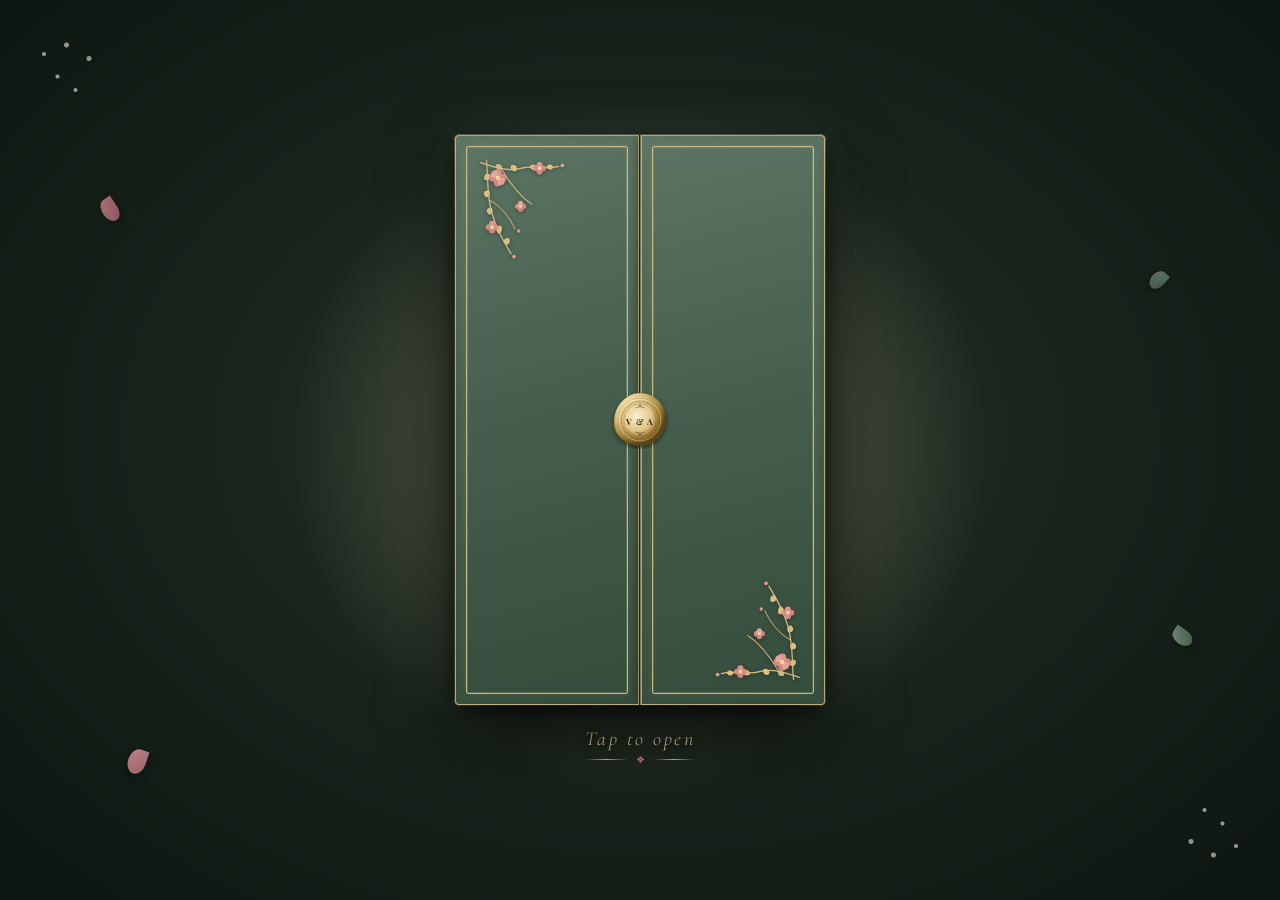
==== commit 360012f7: "Final bride wedding invitation design" ====
--- a/index.html
+++ b/index.html
@@ -1,12 +1,19 @@
-<!DOCTYPE html>
+﻿<!DOCTYPE html>
 <html lang="en">
 
 <head>
     <meta charset="UTF-8">
     <meta name="viewport" content="width=device-width, initial-scale=1.0, maximum-scale=1.0, user-scalable=no">
-    <title>Wedding Invitation — Kiranmayee & Sandeep</title>
+    <title>Wedding Invitation — Arshitha & Vivek</title>
     <meta name="description"
-        content="Interactive Digital Wedding Invitation for the wedding celebration of Kiranmayee & Sandeep. Join us on 1st July 2026.">
+        content="Interactive Digital Wedding Invitation for the wedding celebration of Arshitha & Vivek. Join us on 1st July 2026.">
+
+    <!-- Google Fonts -->
+    <link rel="preconnect" href="https://fonts.googleapis.com">
+    <link rel="preconnect" href="https://fonts.gstatic.com" crossorigin>
+    <link
+        href="https://fonts.googleapis.com/css2?family=Alex+Brush&family=Cinzel:wght@500;600;700&family=Cormorant+Garamond:ital,wght@0,400;0,600;0,700;1,400;1,600&family=Great+Vibes&family=Lato:ital,wght@0,300;0,400;0,700;1,400&family=Playfair+Display:ital,wght@0,400;0,600;0,700;1,400;1,600&family=Poppins:ital,wght@0,300;0,400;0,500;0,600;0,700;1,400&display=swap"
+        rel="stylesheet">
 
     <!-- CSS Stylesheets -->
     <link rel="stylesheet" href="css/main.css">
@@ -22,7 +29,7 @@
 
     <!-- Floating Background Music Control Button -->
     <button id="music-toggle-btn" class="music-toggle" aria-label="Toggle Background Music">
-        <span class="music-icon">🔇</span>
+        <span class="music-icon">🎵</span>
     </button>
 
     <!-- Side Navigation Progress Dots -->
@@ -31,9 +38,7 @@
         <div class="nav-dot" data-target="screen-couple" title="Couple Intro"></div>
         <div class="nav-dot" data-target="screen-scratch" title="Scratch Reveal"></div>
         <div class="nav-dot" data-target="screen-haldi" title="Haldi"></div>
-        <div class="nav-dot" data-target="screen-mehendi" title="Mehendi"></div>
-        <div class="nav-dot" data-target="screen-pelikuthru" title="Pelikuthru"></div>
-        <div class="nav-dot" data-target="screen-bangle" title="Bangle Ceremony"></div>
+
         <div class="nav-dot" data-target="screen-jodihaldi" title="Jodi Haldi"></div>
         <div class="nav-dot" data-target="screen-sangeeth" title="Sangeeth"></div>
         <div class="nav-dot" data-target="screen-reception" title="Reception"></div>
@@ -77,26 +82,26 @@
                                 <svg class="env-corner-vine env-corner-vine-tl" viewBox="0 0 100 120" fill="none"
                                     xmlns="http://www.w3.org/2000/svg" aria-hidden="true">
                                     <!-- Delicate Gold Vines -->
-                                    <path d="M 6 8 C 18 12, 32 18, 48 14 C 62 10, 74 16, 88 12" stroke="#C9A45C"
+                                    <path d="M 6 8 C 18 12, 32 18, 48 14 C 62 10, 74 16, 88 12" stroke="#D6BD83"
                                         stroke-width="1.3" stroke-linecap="round" />
-                                    <path d="M 12 6 C 14 22, 12 42, 18 62 C 22 76, 28 88, 38 104" stroke="#C9A45C"
+                                    <path d="M 12 6 C 14 22, 12 42, 18 62 C 22 76, 28 88, 38 104" stroke="#D6BD83"
                                         stroke-width="1.3" stroke-linecap="round" />
-                                    <path d="M 28 15 C 38 32, 48 44, 60 52" stroke="#C9A45C" stroke-width="1.1"
+                                    <path d="M 28 15 C 38 32, 48 44, 60 52" stroke="#D6BD83" stroke-width="1.1"
                                         stroke-linecap="round" />
-                                    <path d="M 16 48 C 28 54, 38 68, 42 78" stroke="#C9A45C" stroke-width="1"
+                                    <path d="M 16 48 C 28 54, 38 68, 42 78" stroke="#D6BD83" stroke-width="1"
                                         stroke-linecap="round" />
 
                                     <!-- Antique Gold Leaves -->
-                                    <path d="M 22 10 C 26 8, 30 11, 28 15 C 24 16, 21 13, 22 10 Z" fill="#C9A45C"
+                                    <path d="M 22 10 C 26 8, 30 11, 28 15 C 24 16, 21 13, 22 10 Z" fill="#D6BD83"
                                         opacity="0.95" />
                                     <path d="M 38 11 C 43 9, 46 14, 43 17 C 39 18, 36 14, 38 11 Z" fill="#DFC07C" />
-                                    <path d="M 58 11 C 63 8, 67 12, 64 16 C 60 17, 57 13, 58 11 Z" fill="#C9A45C" />
+                                    <path d="M 58 11 C 63 8, 67 12, 64 16 C 60 17, 57 13, 58 11 Z" fill="#D6BD83" />
                                     <path d="M 76 11 C 80 8, 84 12, 81 15 C 77 16, 74 13, 76 11 Z" fill="#DFC07C" />
-                                    <path d="M 10 26 C 8 21, 13 18, 16 21 C 17 25, 13 28, 10 26 Z" fill="#C9A45C" />
+                                    <path d="M 10 26 C 8 21, 13 18, 16 21 C 17 25, 13 28, 10 26 Z" fill="#D6BD83" />
                                     <path d="M 11 44 C 7 40, 11 36, 15 38 C 17 42, 14 46, 11 44 Z" fill="#DFC07C" />
-                                    <path d="M 14 62 C 10 58, 14 54, 18 56 C 20 60, 17 64, 14 62 Z" fill="#C9A45C" />
+                                    <path d="M 14 62 C 10 58, 14 54, 18 56 C 20 60, 17 64, 14 62 Z" fill="#D6BD83" />
                                     <path d="M 24 82 C 20 78, 23 73, 28 75 C 29 80, 27 84, 24 82 Z" fill="#DFC07C" />
-                                    <path d="M 32 94 C 28 90, 32 86, 36 88 C 38 92, 35 96, 32 94 Z" fill="#C9A45C" />
+                                    <path d="M 32 94 C 28 90, 32 86, 36 88 C 38 92, 35 96, 32 94 Z" fill="#D6BD83" />
 
                                     <!-- Soft Floral Blush Blossoms -->
                                     <!-- Main Corner Flower -->
@@ -108,7 +113,7 @@
                                         <circle cx="3.5" cy="3.5" r="3.8" fill="#E8A6A0" opacity="0.9" />
                                         <circle cx="-3.5" cy="-3.5" r="3.8" fill="#E8A6A0" opacity="0.9" />
                                         <circle cx="0" cy="0" r="2.2" fill="#FFE5A3" />
-                                        <circle cx="0" cy="0" r="1.1" fill="#C9A45C" />
+                                        <circle cx="0" cy="0" r="1.1" fill="#D6BD83" />
                                     </g>
 
                                     <!-- Flower Along Top Branch -->
@@ -160,28 +165,28 @@
                                     xmlns="http://www.w3.org/2000/svg" aria-hidden="true">
                                     <!-- Delicate Gold Vines climbing upward -->
                                     <path d="M 94 112 C 82 108, 68 102, 52 106 C 38 110, 26 104, 12 108"
-                                        stroke="#C9A45C" stroke-width="1.3" stroke-linecap="round" />
-                                    <path d="M 88 114 C 86 98, 88 78, 82 58 C 78 44, 72 32, 62 16" stroke="#C9A45C"
+                                        stroke="#D6BD83" stroke-width="1.3" stroke-linecap="round" />
+                                    <path d="M 88 114 C 86 98, 88 78, 82 58 C 78 44, 72 32, 62 16" stroke="#D6BD83"
                                         stroke-width="1.3" stroke-linecap="round" />
-                                    <path d="M 72 105 C 62 88, 52 76, 40 68" stroke="#C9A45C" stroke-width="1.1"
+                                    <path d="M 72 105 C 62 88, 52 76, 40 68" stroke="#D6BD83" stroke-width="1.1"
                                         stroke-linecap="round" />
-                                    <path d="M 84 72 C 72 66, 62 52, 58 42" stroke="#C9A45C" stroke-width="1"
+                                    <path d="M 84 72 C 72 66, 62 52, 58 42" stroke="#D6BD83" stroke-width="1"
                                         stroke-linecap="round" />
 
                                     <!-- Antique Gold Leaves -->
                                     <path d="M 78 110 C 74 112, 70 109, 72 105 C 76 104, 79 107, 78 110 Z"
-                                        fill="#C9A45C" opacity="0.95" />
+                                        fill="#D6BD83" opacity="0.95" />
                                     <path d="M 62 109 C 57 111, 54 106, 57 103 C 61 102, 64 106, 62 109 Z"
                                         fill="#DFC07C" />
                                     <path d="M 42 109 C 37 112, 33 108, 36 104 C 40 103, 43 107, 42 109 Z"
-                                        fill="#C9A45C" />
+                                        fill="#D6BD83" />
                                     <path d="M 24 109 C 20 112, 16 108, 19 105 C 23 104, 26 107, 24 109 Z"
                                         fill="#DFC07C" />
-                                    <path d="M 90 94 C 92 99, 87 102, 84 99 C 83 95, 87 92, 90 94 Z" fill="#C9A45C" />
+                                    <path d="M 90 94 C 92 99, 87 102, 84 99 C 83 95, 87 92, 90 94 Z" fill="#D6BD83" />
                                     <path d="M 89 76 C 93 80, 89 84, 85 82 C 83 78, 86 74, 89 76 Z" fill="#DFC07C" />
-                                    <path d="M 86 58 C 90 62, 86 66, 82 64 C 80 60, 83 56, 86 58 Z" fill="#C9A45C" />
+                                    <path d="M 86 58 C 90 62, 86 66, 82 64 C 80 60, 83 56, 86 58 Z" fill="#D6BD83" />
                                     <path d="M 76 38 C 80 42, 77 47, 72 45 C 71 40, 73 36, 76 38 Z" fill="#DFC07C" />
-                                    <path d="M 68 26 C 72 30, 68 34, 64 32 C 62 28, 65 24, 68 26 Z" fill="#C9A45C" />
+                                    <path d="M 68 26 C 72 30, 68 34, 64 32 C 62 28, 65 24, 68 26 Z" fill="#D6BD83" />
 
                                     <!-- Soft Floral Blush Blossoms -->
                                     <!-- Main Corner Flower -->
@@ -193,7 +198,7 @@
                                         <circle cx="3.5" cy="3.5" r="3.8" fill="#E8A6A0" opacity="0.9" />
                                         <circle cx="-3.5" cy="-3.5" r="3.8" fill="#E8A6A0" opacity="0.9" />
                                         <circle cx="0" cy="0" r="2.2" fill="#FFE5A3" />
-                                        <circle cx="0" cy="0" r="1.1" fill="#C9A45C" />
+                                        <circle cx="0" cy="0" r="1.1" fill="#D6BD83" />
                                     </g>
 
                                     <!-- Flower Along Bottom Branch -->
@@ -235,21 +240,21 @@
                         </div>
                     </div><!-- /.env-panel-right -->
 
-                    <!-- SMALL ELEGANT ROUND GOLD SEAL WITH K & S (Centered over the seam) -->
+                    <!-- SMALL ELEGANT ROUND GOLD SEAL WITH V & A (Centered over the seam) -->
                     <div class="env-seal" id="env-seal" aria-hidden="true">
                         <svg class="env-seal-svg" viewBox="0 0 100 100" fill="none" xmlns="http://www.w3.org/2000/svg">
                             <defs>
                                 <radialGradient id="sealMoltenGrad" cx="35%" cy="32%" r="65%">
-                                    <stop offset="0%" stop-color="#FFF7D4" />
-                                    <stop offset="22%" stop-color="#E8C665" />
-                                    <stop offset="55%" stop-color="#C9A45C" />
-                                    <stop offset="85%" stop-color="#936F22" />
-                                    <stop offset="100%" stop-color="#543A0C" />
+                                    <stop offset="0%" stop-color="#FFFDF5" />
+                                    <stop offset="20%" stop-color="#F5E4B3" />
+                                    <stop offset="50%" stop-color="#DFC486" />
+                                    <stop offset="80%" stop-color="#A8853B" />
+                                    <stop offset="100%" stop-color="#5C4416" />
                                 </radialGradient>
                                 <radialGradient id="sealInnerBedGrad" cx="42%" cy="40%" r="58%">
-                                    <stop offset="0%" stop-color="#F2D783" />
-                                    <stop offset="65%" stop-color="#C9A45C" />
-                                    <stop offset="100%" stop-color="#84601A" />
+                                    <stop offset="0%" stop-color="#FCEFD0" />
+                                    <stop offset="65%" stop-color="#DFC486" />
+                                    <stop offset="100%" stop-color="#8C6B26" />
                                 </radialGradient>
                                 <filter id="sealDepthGlow" x="-20%" y="-20%" width="140%" height="140%">
                                     <feDropShadow dx="0" dy="3" stdDeviation="3.5" flood-color="#000000"
@@ -282,10 +287,10 @@
                             <path d="M 50 25 C 49 27 46 29 43 29 M 50 25 C 51 27 54 29 57 29 M 50 24 L 50 28"
                                 stroke="#533708" stroke-width="0.9" stroke-linecap="round" />
 
-                            <!-- Centered Initials "A & V" in Refined Classical Serif -->
+                            <!-- Centered Initials "V & A" in Refined Classical Serif -->
                             <text x="50" y="52" text-anchor="middle" dominant-baseline="central"
-                                font-family="'Cinzel', 'Playfair Display', serif" font-size="14.5" font-weight="700"
-                                fill="#422704" letter-spacing="1.5">A &amp; V</text>
+                                font-family="'Playfair Display', 'Cinzel', serif" font-size="14.5" font-weight="700"
+                                fill="#38290D" letter-spacing="1.5">V &amp; A</text>
 
                             <!-- Bottom Mirrored Foliage Sprig -->
                             <path d="M 50 75 C 49 73 46 71 43 71 M 50 75 C 51 73 54 71 57 71 M 50 76 L 50 72"
@@ -317,15 +322,15 @@
         <!-- ===================================================================
              SCREEN 1: WELCOME COVER
              =================================================================== -->
-        <section class="invitation-screen" id="screen-welcome">
+        <section class="invitation-screen screen-active" id="screen-welcome">
             <!-- Full-Page Background Image -->
             <div class="page1-bg-wrapper">
-                <img src="assets/images/i.jpeg" alt="Traditional Wedding Invitation Artwork" class="page1-bg-img">
+                <img src="assets/images/ii.jpeg" alt="Traditional Wedding Invitation Artwork" class="page1-bg-img">
             </div>
 
             <!-- Centered Text Overlay within the red invitation panel -->
-            <div class="page1-text-overlay anim-fade-up">
-                <h2 class="page1-invited-heading">You're Invited</h2>
+            <div class="page1-text-overlay">
+                <h2 class="page1-invited-heading">You’re Invited</h2>
                 <p class="page1-left-subtext">To Witness a Forever of Love</p>
                 <p class="page1-invite-intro">Join Us for a Beautiful Beginning</p>
                 <p class="page1-invite-line4">As Two Hearts Become One</p>
@@ -342,19 +347,19 @@
             </div>
 
             <!-- SINGLE UNIFIED TEXT BLOCK — centred below the two hands
-                 Order: intro line → bride parent → names → groom parent -->
+                 Order: intro line → groom parent → names → bride parent (Bride's version) -->
             <div class="page2-lower-left-text anim-fade-up">
                 <p class="page2-invitation-sub">Together with their families</p>
-                <p class="page2-parents-text conf-bride-parents">Daughter of Sri Mallu &amp; Smt. Mallu</p>
+                <p class="page2-parents-text conf-groom-parents">Son of Sri Challa Venkata Swamy &amp; Smt. Sarala</p>
 
                 <div class="page2-couple-wrapper">
-                    <h1 class="page2-bride-name conf-bride-name">Kiranmayee</h1>
+                    <h1 class="page2-groom-name conf-groom-name">Vivek</h1>
                     <div class="page2-with-text">weds</div>
-                    <h1 class="page2-groom-name conf-groom-name">Sandeep</h1>
+                    <h1 class="page2-bride-name conf-bride-name">Arshitha</h1>
                 </div>
 
                 <div class="page2-footer-text">
-                    <p class="page2-parents-text conf-groom-parents">Son of Sri Challa Venkata Swamy &amp; Smt. Sarala
+                    <p class="page2-parents-text conf-bride-parents">Daughter of Sri Mallu &amp; Smt. Mallu
                     </p>
                 </div>
             </div>
@@ -375,13 +380,13 @@
 
                     <div class="scratch-card-container anim-scale-in delay-2" id="scratch-card-container">
                         <div class="scratch-revealed-content">
-                            <p class="sans-meta" style="color: var(--color-gold-dark); margin-bottom: 2px;">SAVE THE
-                                DATE</p>
                             <h2 class="serif-title conf-wedding-date"
                                 style="font-size: 1.5rem; color: var(--color-maroon);">1st July 2026</h2>
                         </div>
                         <canvas id="scratch-canvas"></canvas>
                     </div>
+
+                    <p class="page3-save-the-date">Save the Date</p>
                 </div>
             </div>
         </section>
@@ -397,13 +402,14 @@
              =================================================================== -->
         <section class="invitation-screen event-page-screen event-theme-haldi" id="screen-haldi">
             <div class="event-page-header anim-fade-up">
-                <p class="events-eyebrow">Wedding Event &middot; 1 of 8</p>
+                <p class="events-eyebrow">Wedding Event &middot; 1 of 5</p>
                 <div class="events-divider"></div>
             </div>
             <div class="event-flip-card" tabindex="0" role="button" aria-label="Haldi Celebration — Tap to flip">
                 <div class="event-flip-card-inner">
                     <div class="event-card-front">
-                        <img src="assets/images/i4.jpeg" alt="Haldi Celebration" class="event-card-img" loading="lazy">
+                        <img src="assets/images/jodi 1n.jpeg" alt="Haldi Celebration" class="event-card-img"
+                            loading="lazy">
                         <div class="event-card-title-overlay event-title-haldi">
                             <h2 class="event-card-title-text">HALDI</h2>
                         </div>
@@ -411,7 +417,7 @@
                     <div class="event-card-back">
                         <div class="event-card-back-decor"></div>
                         <div class="event-card-back-content">
-                            <span class="event-back-auspicious">&#10022; &#2384; &#10022;</span>
+                            <span class="event-back-auspicious">✦ ❖ ✦</span>
                             <span class="event-back-eyebrow">Auspicious Ceremony</span>
                             <h3 class="event-back-title">Chapra Pooja & Haldi</h3>
                             <div class="event-back-divider"></div>
@@ -422,17 +428,9 @@
                                 </div>
                                 <div class="event-back-row">
                                     <span class="event-back-label">TIME</span>
-                                    <span class="event-back-val" id="haldi-time">10:30 PM – 2:30 PM</span>
-                                </div>
-                                <div class="event-back-row event-dress-row">
-                                    <span class="event-back-label">DRESS COLOUR</span>
-                                    <div class="event-dress-container">
-                                        <span class="event-dress-swatch"
-                                            style="background-color: #ffffff; border: 1px solid #D4AF37;"
-                                            title="Wrapped in White"></span>
-                                        <span class="event-dress-name">Wrapped in White</span>
-                                    </div>
-                                </div>
+                                    <span class="event-back-val" id="haldi-time">10:30 AM onwards</span>
+                                </div>
+
                                 <div class="event-back-row">
                                     <span class="event-back-label">VENUE</span>
                                     <span class="event-back-val" id="haldi-venue">Wedding Home</span>
@@ -449,204 +447,6 @@
             <p class="event-flip-hint">Touch to flip</p>
             <nav class="event-page-nav" aria-label="Event navigation">
                 <span class="event-nav-placeholder"></span>
-                <a class="event-nav-next" href="#screen-mehendi"
-                    onclick="document.getElementById('screen-mehendi').scrollIntoView({behavior:'smooth'});return false;">Mehendi
-                    &rarr;</a>
-            </nav>
-        </section>
-
-        <!-- ===================================================================
-             EVENT PAGE 2 — MEHENDI
-             =================================================================== -->
-        <section class="invitation-screen event-page-screen event-theme-mehendi" id="screen-mehendi">
-            <div class="event-page-header anim-fade-up">
-                <p class="events-eyebrow">Wedding Event &middot; 2 of 8</p>
-                <div class="events-divider"></div>
-            </div>
-            <div class="event-flip-card" tabindex="0" role="button" aria-label="Mehendi Celebration — Tap to flip">
-                <div class="event-flip-card-inner">
-                    <div class="event-card-front">
-                        <img src="assets/images/i (8).jpeg" alt="Mehendi Celebration" class="event-card-img"
-                            loading="lazy">
-                        <div class="event-card-title-overlay event-title-mehendi">
-                            <h2 class="event-card-title-text">MEHENDI</h2>
-                        </div>
-                    </div>
-                    <div class="event-card-back">
-                        <div class="event-card-back-decor"></div>
-                        <div class="event-card-back-content">
-                            <span class="event-back-auspicious">&#10022; &#2384; &#10022;</span>
-                            <span class="event-back-eyebrow">Joyous Celebration</span>
-                            <h3 class="event-back-title">Mehendi</h3>
-                            <div class="event-back-divider"></div>
-                            <div class="event-back-info-block">
-                                <div class="event-back-row">
-                                    <span class="event-back-label">DATE</span>
-                                    <span class="event-back-val" id="mehendi-date">Thursday, 12th November 2026</span>
-                                </div>
-                                <div class="event-back-row">
-                                    <span class="event-back-label">TIME</span>
-                                    <span class="event-back-val" id="mehendi-time">4:00 PM</span>
-                                </div>
-                                <div class="event-back-row event-dress-row">
-                                    <span class="event-back-label">DRESS COLOUR</span>
-                                    <div class="event-dress-container">
-                                        <span class="event-dress-swatch"
-                                            style="background-color:whitesmoke; border: 1px solid #D4AF37;"
-                                            title="Moonlit White"></span>
-                                        <span class="event-dress-name">Moonlit White</span>
-                                    </div>
-                                </div>
-                                <div class="event-back-row">
-                                    <span class="event-back-label">VENUE</span>
-                                    <span class="event-back-val" id="mehendi-venue">Wedding Home</span>
-                                </div>
-                            </div>
-                            <div class="event-back-divider-sub"></div>
-                            <p class="event-back-tagline" id="mehendi-tagline">An afternoon of beautiful henna, music
-                                and joy</p>
-                            <span class="event-back-flip-return">&#x21BB; Tap to see photo</span>
-                        </div>
-                    </div>
-                </div>
-            </div>
-            <p class="event-flip-hint">Touch to flip</p>
-            <nav class="event-page-nav" aria-label="Event navigation">
-                <a class="event-nav-prev" href="#screen-haldi"
-                    onclick="document.getElementById('screen-haldi').scrollIntoView({behavior:'smooth'});return false;">&larr;
-                    Haldi</a>
-                <a class="event-nav-next" href="#screen-pelikuthru"
-                    onclick="document.getElementById('screen-pelikuthru').scrollIntoView({behavior:'smooth'});return false;">Pelikuthru
-                    &rarr;</a>
-            </nav>
-        </section>
-
-        <!-- ===================================================================
-             EVENT PAGE 3 — PELIKUTHRU
-             =================================================================== -->
-        <section class="invitation-screen event-page-screen event-theme-pelikuthru" id="screen-pelikuthru">
-            <div class="event-page-header anim-fade-up">
-                <p class="events-eyebrow">Wedding Event &middot; 3 of 8</p>
-                <div class="events-divider"></div>
-            </div>
-            <div class="event-flip-card" tabindex="0" role="button" aria-label="Pelikuthru Ceremony — Tap to flip">
-                <div class="event-flip-card-inner">
-                    <div class="event-card-front">
-                        <img src="assets/images/pelli.jpeg" alt="Pelikuthru Ceremony" class="event-card-img"
-                            loading="lazy">
-                        <div class="event-card-title-overlay event-title-pelikuthru">
-                            <h2 class="event-card-title-text">PELIKUTHRU</h2>
-                        </div>
-                    </div>
-                    <div class="event-card-back">
-                        <div class="event-card-back-decor"></div>
-                        <div class="event-card-back-content">
-                            <span class="event-back-auspicious">&#10022; &#2384; &#10022;</span>
-                            <span class="event-back-eyebrow">Auspicious Ceremony</span>
-                            <h3 class="event-back-title">Pelikuthru</h3>
-                            <div class="event-back-divider"></div>
-                            <div class="event-back-info-block">
-                                <div class="event-back-row">
-                                    <span class="event-back-label">DATE</span>
-                                    <span class="event-back-val" id="pelikuthru-date">Friday, 13th November 2026</span>
-                                </div>
-                                <div class="event-back-row">
-                                    <span class="event-back-label">TIME</span>
-                                    <span class="event-back-val" id="pelikuthru-time">12:00 PM – 1:00 PM</span>
-                                </div>
-                                <div class="event-back-row event-dress-row">
-                                    <span class="event-back-label">DRESS COLOUR</span>
-                                    <div class="event-dress-container">
-                                        <span class="event-dress-swatch"
-                                            style="background-color: #FFB6C1; border: 1px solid #D4AF37;"
-                                            title="pretty in pink"></span>
-                                        <span class="event-dress-name">pretty in pink</span>
-                                    </div>
-                                </div>
-                                <div class="event-back-row">
-                                    <span class="event-back-label">VENUE</span>
-                                    <span class="event-back-val" id="pelikuthru-venue">Wedding Home</span>
-                                </div>
-                            </div>
-                            <div class="event-back-divider-sub"></div>
-                            <p class="event-back-tagline" id="pelikuthru-tagline">Traditional bridal blessings and
-                                sacred pre-wedding rituals</p>
-                            <span class="event-back-flip-return">&#x21BB; Tap to see photo</span>
-                        </div>
-                    </div>
-                </div>
-            </div>
-            <p class="event-flip-hint">Touch to flip</p>
-            <nav class="event-page-nav" aria-label="Event navigation">
-                <a class="event-nav-prev" href="#screen-mehendi"
-                    onclick="document.getElementById('screen-mehendi').scrollIntoView({behavior:'smooth'});return false;">&larr;
-                    Mehendi</a>
-                <a class="event-nav-next" href="#screen-bangle"
-                    onclick="document.getElementById('screen-bangle').scrollIntoView({behavior:'smooth'});return false;">Bangle
-                    Ceremony
-                    &rarr;</a>
-            </nav>
-        </section>
-
-        <!-- ===================================================================
-             EVENT PAGE 4 — BANGLE CEREMONY
-             =================================================================== -->
-        <section class="invitation-screen event-page-screen event-theme-bangle" id="screen-bangle">
-            <div class="event-page-header anim-fade-up">
-                <p class="events-eyebrow">Wedding Event &middot; 4 of 8</p>
-                <div class="events-divider"></div>
-            </div>
-            <div class="event-flip-card" tabindex="0" role="button" aria-label="Bangle Ceremony — Tap to flip">
-                <div class="event-flip-card-inner">
-                    <div class="event-card-front">
-                        <img src="assets/images/baale.jpeg" alt="Bangle Ceremony" class="event-card-img" loading="lazy">
-                        <div class="event-card-title-overlay event-title-bangle">
-                            <h2 class="event-card-title-text">BAALE SHASTRA</h2>
-                        </div>
-                    </div>
-                    <div class="event-card-back">
-                        <div class="event-card-back-decor"></div>
-                        <div class="event-card-back-content">
-                            <span class="event-back-auspicious">&#10022; &#2384; &#10022;</span>
-                            <span class="event-back-eyebrow">Traditional Blessing</span>
-                            <h3 class="event-back-title">Baale Shastra</h3>
-                            <div class="event-back-divider"></div>
-                            <div class="event-back-info-block">
-                                <div class="event-back-row">
-                                    <span class="event-back-label">DATE</span>
-                                    <span class="event-back-val" id="bangle-date">Friday, 13th November 2026</span>
-                                </div>
-                                <div class="event-back-row">
-                                    <span class="event-back-label">TIME</span>
-                                    <span class="event-back-val" id="bangle-time">4:30 PM</span>
-                                </div>
-                                <div class="event-back-row event-dress-row">
-                                    <span class="event-back-label">DRESS COLOUR</span>
-                                    <div class="event-dress-container">
-                                        <span class="event-dress-swatch"
-                                            style="background-color: #E75480; border: 1px solid #D4AF37;"
-                                            title="Sarees in Bloom"></span>
-                                        <span class="event-dress-name">Sarees in Bloom</span>
-                                    </div>
-                                </div>
-                                <div class="event-back-row">
-                                    <span class="event-back-label">VENUE</span>
-                                    <span class="event-back-val" id="bangle-venue">Wedding Home</span>
-                                </div>
-                            </div>
-                            <div class="event-back-divider-sub"></div>
-                            <p class="event-back-tagline" id="bangle-tagline">Adorning colourful glass bangles with love
-                                and blessings</p>
-                            <span class="event-back-flip-return">&#x21BB; Tap to see photo</span>
-                        </div>
-                    </div>
-                </div>
-            </div>
-            <p class="event-flip-hint">Touch to flip</p>
-            <nav class="event-page-nav" aria-label="Event navigation">
-                <a class="event-nav-prev" href="#screen-pelikuthru"
-                    onclick="document.getElementById('screen-pelikuthru').scrollIntoView({behavior:'smooth'});return false;">&larr;
-                    Pelikuthru</a>
                 <a class="event-nav-next" href="#screen-jodihaldi"
                     onclick="document.getElementById('screen-jodihaldi').scrollIntoView({behavior:'smooth'});return false;">Jodi
                     Haldi
@@ -654,12 +454,18 @@
             </nav>
         </section>
 
-        <!-- ===================================================================
-             EVENT PAGE 5 — JODI HALDI
-             =================================================================== -->
+
+        <!-- =================================================================== 
+             EVENT PAGE 2 — JODI HALDI
+             =================================================================== -->
+
+        <!-- ===================================================================
+             EVENT PAGE 2 — JODI HALDI
+             =================================================================== -->
+
         <section class="invitation-screen event-page-screen event-theme-jodihaldi" id="screen-jodihaldi">
             <div class="event-page-header anim-fade-up">
-                <p class="events-eyebrow">Wedding Event &middot; 5 of 8</p>
+                <p class="events-eyebrow">Wedding Event &middot; 2 of 5</p>
                 <div class="events-divider"></div>
             </div>
             <div class="event-flip-card" tabindex="0" role="button" aria-label="Jodi Haldi Celebration — Tap to flip">
@@ -674,7 +480,7 @@
                     <div class="event-card-back">
                         <div class="event-card-back-decor"></div>
                         <div class="event-card-back-content">
-                            <span class="event-back-auspicious">&#10022; &#2384; &#10022;</span>
+                            <span class="event-back-auspicious">✦ ❖ ✦</span>
                             <span class="event-back-eyebrow">Auspicious Ceremony</span>
                             <h3 class="event-back-title">Jodi Haldi</h3>
                             <div class="event-back-divider"></div>
@@ -687,20 +493,13 @@
                                     <span class="event-back-label">TIME</span>
                                     <span class="event-back-val" id="jodihaldi-time">8:00 AM – 11:00 AM</span>
                                 </div>
-                                <div class="event-back-row event-dress-row">
-                                    <span class="event-back-label">DRESS COLOUR</span>
-                                    <div class="event-dress-container">
-                                        <span class="event-dress-swatch" style="background-color: #8C1D2F;"
-                                            title="Red"></span>
-                                        <span class="event-dress-name">Red</span>
-                                    </div>
-                                </div>
+
                                 <div class="event-back-row">
                                     <span class="event-back-label">VENUE</span>
-                                    <a href="https://www.google.com/maps/search/Alila+Meadows+SK+Farms+Hesaraghatta+Bengaluru"
+                                    <a href="https://www.google.com/maps?q=Alila+Meadows,+19/5,+Bilijaji,+Hesaraghatta,+Bengaluru,+Karnataka+560088&amp;ftid=0x3bae23007780365b:0x9bb463de8255f9cc&amp;entry=gps&amp;shh=CAE&amp;lucs=,94297699,100826475,94231188,94280568,100821559,47071704,94218641,94282134,94286869,100820247,100822504&amp;g_ep=CAISEjI2LjMzLjEuOTYxODkxNDMyMBgAIIgnKmcsOTQyOTc2OTksMTAwODI2NDc1LDk0MjMxMTg4LDk0MjgwNTY4LDEwMDgyMTU1OSw0NzA3MTcwNCw5NDIxODY0MSw5NDI4MjEzNCw5NDI4Njg2OSwxMDA4MjAyNDcsMTAwODIyNTA0QgJJTg%3D%3D&amp;skid=0ed668c7-2845-4617-ba2a-625ae33ab2d4&amp;g_st=iw"
                                         target="_blank" rel="noopener" class="event-venue-link"
                                         id="jodihaldi-venue">ALILA MEADOWS AND SK FARMS</a>
-                                    <a href="https://www.google.com/maps/search/Alila+Meadows+SK+Farms+Hesaraghatta+Bengaluru"
+                                    <a href="https://www.google.com/maps?q=Alila+Meadows,+19/5,+Bilijaji,+Hesaraghatta,+Bengaluru,+Karnataka+560088&amp;ftid=0x3bae23007780365b:0x9bb463de8255f9cc&amp;entry=gps&amp;shh=CAE&amp;lucs=,94297699,100826475,94231188,94280568,100821559,47071704,94218641,94282134,94286869,100820247,100822504&amp;g_ep=CAISEjI2LjMzLjEuOTYxODkxNDMyMBgAIIgnKmcsOTQyOTc2OTksMTAwODI2NDc1LDk0MjMxMTg4LDk0MjgwNTY4LDEwMDgyMTU1OSw0NzA3MTcwNCw5NDIxODY0MSw5NDI4MjEzNCw5NDI4Njg2OSwxMDA4MjAyNDcsMTAwODIyNTA0QgJJTg%3D%3D&amp;skid=0ed668c7-2845-4617-ba2a-625ae33ab2d4&amp;g_st=iw"
                                         target="_blank" rel="noopener" class="event-venue-link event-venue-link-sub"
                                         id="jodihaldi-venue-address">19/5, Bilijaji, Hesaraghatta, Bengaluru, Karnataka
                                         – 560088</a>
@@ -716,9 +515,9 @@
             </div>
             <p class="event-flip-hint">Touch to flip</p>
             <nav class="event-page-nav" aria-label="Event navigation">
-                <a class="event-nav-prev" href="#screen-bangle"
-                    onclick="document.getElementById('screen-bangle').scrollIntoView({behavior:'smooth'});return false;">&larr;
-                    Bangle Ceremony</a>
+                <a class="event-nav-prev" href="#screen-haldi"
+                    onclick="document.getElementById('screen-haldi').scrollIntoView({behavior:'smooth'});return false;">&larr;
+                    Haldi</a>
                 <a class="event-nav-next" href="#screen-sangeeth"
                     onclick="document.getElementById('screen-sangeeth').scrollIntoView({behavior:'smooth'});return false;">Sangeeth
                     &rarr;</a>
@@ -730,7 +529,7 @@
              =================================================================== -->
         <section class="invitation-screen event-page-screen event-theme-sangeeth" id="screen-sangeeth">
             <div class="event-page-header anim-fade-up">
-                <p class="events-eyebrow">Wedding Event &middot; 6 of 8</p>
+                <p class="events-eyebrow">Wedding Event &middot; 3 of 5</p>
                 <div class="events-divider"></div>
             </div>
             <div class="event-flip-card" tabindex="0" role="button" aria-label="Sangeeth Celebration — Tap to flip">
@@ -745,7 +544,7 @@
                     <div class="event-card-back">
                         <div class="event-card-back-decor"></div>
                         <div class="event-card-back-content">
-                            <span class="event-back-auspicious">&#10022; &#2384; &#10022;</span>
+                            <span class="event-back-auspicious">✦ ❖ ✦</span>
                             <span class="event-back-eyebrow">Musical Evening</span>
                             <h3 class="event-back-title">Sangeeth</h3>
                             <div class="event-back-divider"></div>
@@ -758,23 +557,16 @@
                                     <span class="event-back-label">TIME</span>
                                     <span class="event-back-val" id="sangeeth-time">1:00 PM – 3:00 PM</span>
                                 </div>
-                                <div class="event-back-row event-dress-row">
-                                    <span class="event-back-label">DRESS COLOUR</span>
-                                    <div class="event-dress-container">
-                                        <span class="event-dress-swatch"
-                                            style="background-color: #9B59B6; border: 1px solid #D4AF37;"
-                                            title="Colours of Celebration"></span>
-                                        <span class="event-dress-name">Colours of Celebration</span>
-                                    </div>
-                                </div>
+
                                 <div class="event-back-row">
                                     <span class="event-back-label">VENUE</span>
-                                    <a href="https://www.google.com/maps/search/Alila+Meadows+SK+Farms+Hesaraghatta+Bengaluru"
+                                    <a href="https://www.google.com/maps?q=Alila+Meadows,+19/5,+Bilijaji,+Hesaraghatta,+Bengaluru,+Karnataka+560088&amp;ftid=0x3bae23007780365b:0x9bb463de8255f9cc&amp;entry=gps&amp;shh=CAE&amp;lucs=,94297699,100826475,94231188,94280568,100821559,47071704,94218641,94282134,94286869,100820247,100822504&amp;g_ep=CAISEjI2LjMzLjEuOTYxODkxNDMyMBgAIIgnKmcsOTQyOTc2OTksMTAwODI2NDc1LDk0MjMxMTg4LDk0MjgwNTY4LDEwMDgyMTU1OSw0NzA3MTcwNCw5NDIxODY0MSw5NDI4MjEzNCw5NDI4Njg2OSwxMDA4MjAyNDcsMTAwODIyNTA0QgJJTg%3D%3D&amp;skid=0ed668c7-2845-4617-ba2a-625ae33ab2d4&amp;g_st=iw"
                                         target="_blank" rel="noopener" class="event-venue-link"
                                         id="sangeeth-venue">ALILA MEADOWS AND SK FARMS</a>
-                                    <a href="https://www.google.com/maps/search/Alila+Meadows+SK+Farms+Hesaraghatta+Bengaluru"
+                                    <a href="https://www.google.com/maps?q=Alila+Meadows,+19/5,+Bilijaji,+Hesaraghatta,+Bengaluru,+Karnataka+560088&amp;ftid=0x3bae23007780365b:0x9bb463de8255f9cc&amp;entry=gps&amp;shh=CAE&amp;lucs=,94297699,100826475,94231188,94280568,100821559,47071704,94218641,94282134,94286869,100820247,100822504&amp;g_ep=CAISEjI2LjMzLjEuOTYxODkxNDMyMBgAIIgnKmcsOTQyOTc2OTksMTAwODI2NDc1LDk0MjMxMTg4LDk0MjgwNTY4LDEwMDgyMTU1OSw0NzA3MTcwNCw5NDIxODY0MSw5NDI4MjEzNCw5NDI4Njg2OSwxMDA4MjAyNDcsMTAwODIyNTA0QgJJTg%3D%3D&amp;skid=0ed668c7-2845-4617-ba2a-625ae33ab2d4&amp;g_st=iw"
                                         target="_blank" rel="noopener" class="event-venue-link event-venue-link-sub"
-                                        id="sangeeth-venue-address">19/5, Bilijaji, Hesaraghatta, Bengaluru, Karnataka –
+                                        id="sangeeth-venue-address">19/5, Bilijaji, Hesaraghatta, Bengaluru, Karnataka
+                                        –
                                         560088</a>
                                 </div>
                             </div>
@@ -802,7 +594,7 @@
              =================================================================== -->
         <section class="invitation-screen event-page-screen event-theme-reception" id="screen-reception">
             <div class="event-page-header anim-fade-up">
-                <p class="events-eyebrow">Wedding Event &middot; 7 of 8</p>
+                <p class="events-eyebrow">Wedding Event &middot; 4 of 5</p>
                 <div class="events-divider"></div>
             </div>
             <div class="event-flip-card" tabindex="0" role="button" aria-label="Reception Gala — Tap to flip">
@@ -816,7 +608,7 @@
                     <div class="event-card-back">
                         <div class="event-card-back-decor"></div>
                         <div class="event-card-back-content">
-                            <span class="event-back-auspicious">&#10022; &#2384; &#10022;</span>
+                            <span class="event-back-auspicious">✦ ❖ ✦</span>
                             <span class="event-back-eyebrow">Grand Celebration</span>
                             <h3 class="event-back-title">Reception</h3>
                             <div class="event-back-divider"></div>
@@ -829,18 +621,10 @@
                                     <span class="event-back-label">TIME</span>
                                     <span class="event-back-val" id="reception-time">6:30 PM onwards</span>
                                 </div>
-                                <div class="event-back-row event-dress-row">
-                                    <span class="event-back-label">DRESS COLOUR</span>
-                                    <div class="event-dress-container">
-                                        <span class="event-dress-swatch"
-                                            style="background-color: #B8860B; border: 1px solid #D4AF37;"
-                                            title="Elegance in Every Hue"></span>
-                                        <span class="event-dress-name">Elegance in Every Hue</span>
-                                    </div>
-                                </div>
+
                                 <div class="event-back-row">
                                     <span class="event-back-label">VENUE</span>
-                                    <a href="https://www.google.com/maps/search/Alila+Meadows+SK+Farms+Hesaraghatta+Bengaluru"
+                                    <a href="https://www.google.com/maps?q=Alila+Meadows,+19/5,+Bilijaji,+Hesaraghatta,+Bengaluru,+Karnataka+560088&amp;ftid=0x3bae23007780365b:0x9bb463de8255f9cc&amp;entry=gps&amp;shh=CAE&amp;lucs=,94297699,100826475,94231188,94280568,100821559,47071704,94218641,94282134,94286869,100820247,100822504&amp;g_ep=CAISEjI2LjMzLjEuOTYxODkxNDMyMBgAIIgnKmcsOTQyOTc2OTksMTAwODI2NDc1LDk0MjMxMTg4LDk0MjgwNTY4LDEwMDgyMTU1OSw0NzA3MTcwNCw5NDIxODY0MSw5NDI4MjEzNCw5NDI4Njg2OSwxMDA4MjAyNDcsMTAwODIyNTA0QgJJTg%3D%3D&amp;skid=0ed668c7-2845-4617-ba2a-625ae33ab2d4&amp;g_st=iw"
                                         target="_blank" rel="noopener" class="event-venue-link" id="reception-venue">
                                         <span class="event-venue-img-btn">
                                             <img src="assets/images/location-banner.jpg"
@@ -875,7 +659,7 @@
              =================================================================== -->
         <section class="invitation-screen event-page-screen event-theme-muhurtham" id="screen-muhurtham">
             <div class="event-page-header anim-fade-up">
-                <p class="events-eyebrow">Wedding Event &middot; 8 of 8</p>
+                <p class="events-eyebrow">Wedding Event &middot; 5 of 5</p>
                 <div class="events-divider"></div>
             </div>
             <div class="event-flip-card" tabindex="0" role="button" aria-label="Wedding Muhurtham — Tap to flip">
@@ -890,7 +674,7 @@
                     <div class="event-card-back">
                         <div class="event-card-back-decor"></div>
                         <div class="event-card-back-content">
-                            <span class="event-back-auspicious">&#10022; &#2384; &#10022;</span>
+                            <span class="event-back-auspicious">✦ ❖ ✦</span>
                             <span class="event-back-eyebrow">Auspicious Ceremony</span>
                             <h3 class="event-back-title">Muhurtham</h3>
                             <div class="event-back-divider"></div>
@@ -903,18 +687,10 @@
                                     <span class="event-back-label">TIME</span>
                                     <span class="event-back-val" id="muhurtham-time">Muhurtham – 9:30 AM</span>
                                 </div>
-                                <div class="event-back-row event-dress-row">
-                                    <span class="event-back-label">DRESS COLOUR</span>
-                                    <div class="event-dress-container">
-                                        <span class="event-dress-swatch"
-                                            style="background-color: #8B0000; border: 1px solid #D4AF37;"
-                                            title="Adorned in Tradition"></span>
-                                        <span class="event-dress-name">Adorned in Tradition</span>
-                                    </div>
-                                </div>
+
                                 <div class="event-back-row">
                                     <span class="event-back-label">VENUE</span>
-                                    <a href="https://www.google.com/maps/search/Alila+Meadows+SK+Farms+Hesaraghatta+Bengaluru"
+                                    <a href="https://www.google.com/maps?q=Alila+Meadows,+19/5,+Bilijaji,+Hesaraghatta,+Bengaluru,+Karnataka+560088&amp;ftid=0x3bae23007780365b:0x9bb463de8255f9cc&amp;entry=gps&amp;shh=CAE&amp;lucs=,94297699,100826475,94231188,94280568,100821559,47071704,94218641,94282134,94286869,100820247,100822504&amp;g_ep=CAISEjI2LjMzLjEuOTYxODkxNDMyMBgAIIgnKmcsOTQyOTc2OTksMTAwODI2NDc1LDk0MjMxMTg4LDk0MjgwNTY4LDEwMDgyMTU1OSw0NzA3MTcwNCw5NDIxODY0MSw5NDI4MjEzNCw5NDI4Njg2OSwxMDA4MjAyNDcsMTAwODIyNTA0QgJJTg%3D%3D&amp;skid=0ed668c7-2845-4617-ba2a-625ae33ab2d4&amp;g_st=iw"
                                         target="_blank" rel="noopener" class="event-venue-link" id="muhurtham-venue">
                                         <span class="event-venue-img-btn">
                                             <img src="assets/images/location-banner.jpg"
@@ -943,8 +719,6 @@
             </nav>
         </section>
 
-        </section>
-
         <!-- ===================================================================
              SCREEN 11: FAMILIES / AWAITING YOUR PRESENCE (imp.jpeg Full Background)
              =================================================================== -->
@@ -962,15 +736,6 @@
                 <div class="anim-fade-up delay-2"
                     style="width: 100%; display: flex; flex-direction: column; align-items: center;">
                     <h2 class="script-heading families-subheading">The Families</h2>
-
-                    <div class="family-box">
-                        <p class="sans-meta" id="bride-family-title" style="color: var(--color-gold-dark);">BRIDE'S
-                            FAMILY
-                        </p>
-                        <p class="serif-title" id="bride-family-names"
-                            style="color: var(--color-maroon); font-size: 1.1rem; margin-top: 4px;">Sri Vam Mallu &amp;
-                            Family</p>
-                    </div>
 
                     <div class="family-box">
                         <p class="sans-meta" id="groom-family-title" style="color: var(--color-gold-dark);">GROOM'S
@@ -981,6 +746,15 @@
                             Swamy
                             &amp; Family</p>
                     </div>
+
+                    <div class="family-box">
+                        <p class="sans-meta" id="bride-family-title" style="color: var(--color-gold-dark);">BRIDE'S
+                            FAMILY
+                        </p>
+                        <p class="serif-title" id="bride-family-names"
+                            style="color: var(--color-maroon); font-size: 1.1rem; margin-top: 4px;">Sri Vam Mallu &amp;
+                            Family</p>
+                    </div>
                 </div>
             </div>
         </section>
@@ -999,16 +773,16 @@
 
             <!-- Interactive Location Illustration Container -->
             <div class="map-embed-container anim-scale-in delay-2">
-                <a href="https://maps.google.com/?q=Green+Rich+Enclave,+HBR+Layout" target="_blank" rel="noopener"
-                    aria-label="Open Green Rich Enclave, HBR Layout on Google Maps" class="map-illustration-link">
+                <a href="https://www.google.com/maps?q=Alila+Meadows,+19/5,+Bilijaji,+Hesaraghatta,+Bengaluru,+Karnataka+560088&amp;ftid=0x3bae23007780365b:0x9bb463de8255f9cc&amp;entry=gps&amp;shh=CAE&amp;lucs=,94297699,100826475,94231188,94280568,100821559,47071704,94218641,94282134,94286869,100820247,100822504&amp;g_ep=CAISEjI2LjMzLjEuOTYxODkxNDMyMBgAIIgnKmcsOTQyOTc2OTksMTAwODI2NDc1LDk0MjMxMTg4LDk0MjgwNTY4LDEwMDgyMTU1OSw0NzA3MTcwNCw5NDIxODY0MSw5NDI4MjEzNCw5NDI4Njg2OSwxMDA4MjAyNDcsMTAwODIyNTA0QgJJTg%3D%3D&amp;skid=0ed668c7-2845-4617-ba2a-625ae33ab2d4&amp;g_st=iw"
+                    target="_blank" rel="noopener" aria-label="Open Alila Meadows, Hesaraghatta on Google Maps"
+                    class="map-illustration-link">
                     <img src="assets/images/location-banner.jpg"
                         alt="Wedding Venue Location — ALILA MEADOWS AND SK FARMS, Bengaluru"
                         class="location-banner-img">
                 </a>
             </div>
 
-            <button id="get-directions-btn" class="btn-golden anim-fade-up delay-3">📍 GET
-                DIRECTIONS</button>
+            <button id="get-directions-btn" class="btn-golden anim-fade-up delay-3">📍 GET DIRECTIONS</button>
 
             <!-- Travel Note Section -->
             <div class="travel-note-card anim-fade-up delay-3">
@@ -1017,8 +791,8 @@
                     convenience.</p>
                 <div class="travel-note-details">
                     <p class="travel-note-row"><strong>Departure:</strong> Sunday at 5:00 PM</p>
-                    <p class="travel-note-row"><strong>Pick-up Point:</strong> Green Rich Enclave, HBR Layout (Bride's
-                        Home)</p>
+                    <p class="travel-note-row"><strong>Pick-up Point:</strong> 15, 5th Cross, SMR Layout, Kalkere,
+                        Hormavu – 560043</p>
                 </div>
                 <p class="travel-note-closing">We look forward to celebrating with you!</p>
             </div>
@@ -1032,13 +806,13 @@
                 <!-- Delicate Corner Botanical Decorations in Antique Gold & Muted Blush -->
                 <svg class="closing-corner-botanical closing-botanical-tl" viewBox="0 0 80 80" fill="none"
                     xmlns="http://www.w3.org/2000/svg" aria-hidden="true">
-                    <path d="M 6 6 C 18 10, 30 16, 44 14 C 54 12, 62 16, 72 14" stroke="#C9A45C" stroke-width="1.2"
+                    <path d="M 6 6 C 18 10, 30 16, 44 14 C 54 12, 62 16, 72 14" stroke="#D6BD83" stroke-width="1.2"
                         stroke-linecap="round" />
-                    <path d="M 10 6 C 12 18, 10 32, 14 46 C 17 56, 22 64, 30 74" stroke="#C9A45C" stroke-width="1.2"
+                    <path d="M 10 6 C 12 18, 10 32, 14 46 C 17 56, 22 64, 30 74" stroke="#D6BD83" stroke-width="1.2"
                         stroke-linecap="round" />
                     <path d="M 22 9 C 25 7, 28 9, 27 13 C 24 14, 21 11, 22 9 Z" fill="#DFC07C" />
-                    <path d="M 38 11 C 42 9, 44 13, 42 16 C 38 17, 36 14, 38 11 Z" fill="#C9A45C" />
-                    <path d="M 9 22 C 7 19, 10 16, 13 18 C 14 21, 11 24, 9 22 Z" fill="#C9A45C" />
+                    <path d="M 38 11 C 42 9, 44 13, 42 16 C 38 17, 36 14, 38 11 Z" fill="#D6BD83" />
+                    <path d="M 9 22 C 7 19, 10 16, 13 18 C 14 21, 11 24, 9 22 Z" fill="#D6BD83" />
                     <path d="M 11 38 C 8 35, 11 32, 14 34 C 15 37, 13 40, 11 38 Z" fill="#DFC07C" />
                     <g transform="translate(20, 20)">
                         <circle cx="-3" cy="0" r="2.8" fill="#D98B83" opacity="0.9" />
@@ -1051,13 +825,13 @@
 
                 <svg class="closing-corner-botanical closing-botanical-br" viewBox="0 0 80 80" fill="none"
                     xmlns="http://www.w3.org/2000/svg" aria-hidden="true">
-                    <path d="M 6 6 C 18 10, 30 16, 44 14 C 54 12, 62 16, 72 14" stroke="#C9A45C" stroke-width="1.2"
+                    <path d="M 6 6 C 18 10, 30 16, 44 14 C 54 12, 62 16, 72 14" stroke="#D6BD83" stroke-width="1.2"
                         stroke-linecap="round" />
-                    <path d="M 10 6 C 12 18, 10 32, 14 46 C 17 56, 22 64, 30 74" stroke="#C9A45C" stroke-width="1.2"
+                    <path d="M 10 6 C 12 18, 10 32, 14 46 C 17 56, 22 64, 30 74" stroke="#D6BD83" stroke-width="1.2"
                         stroke-linecap="round" />
                     <path d="M 22 9 C 25 7, 28 9, 27 13 C 24 14, 21 11, 22 9 Z" fill="#DFC07C" />
-                    <path d="M 38 11 C 42 9, 44 13, 42 16 C 38 17, 36 14, 38 11 Z" fill="#C9A45C" />
-                    <path d="M 9 22 C 7 19, 10 16, 13 18 C 14 21, 11 24, 9 22 Z" fill="#C9A45C" />
+                    <path d="M 38 11 C 42 9, 44 13, 42 16 C 38 17, 36 14, 38 11 Z" fill="#D6BD83" />
+                    <path d="M 9 22 C 7 19, 10 16, 13 18 C 14 21, 11 24, 9 22 Z" fill="#D6BD83" />
                     <path d="M 11 38 C 8 35, 11 32, 14 34 C 15 37, 13 40, 11 38 Z" fill="#DFC07C" />
                     <g transform="translate(20, 20)">
                         <circle cx="-3" cy="0" r="2.8" fill="#D98B83" opacity="0.9" />
@@ -1071,7 +845,12 @@
                 <p class="closing-with-love">With love,</p>
                 <div class="closing-divider-accent" aria-hidden="true"></div>
                 <p class="closing-credit">Designed &amp; Created with Love</p>
-                <h2 class="closing-name">Adhikshitha Saran.R</h2>
+                <div class="closing-names-list">
+                    <p class="closing-name">Vinod.A</p>
+                    <p class="closing-name">Vikram.A</p>
+                    <p class="closing-name">Blessen Jeziel. V</p>
+                    <p class="closing-name">Vanessa Elaine. V</p>
+                </div>
             </div>
         </section>
 
@@ -1079,7 +858,7 @@
 
     <!-- JavaScript Files -->
     <script src="js/envelope.js"></script>
-    <script src="js/config.js"></script>
+    <script src="js/config-bride.js"></script>
     <script src="js/music.js"></script>
     <script src="js/countdown.js"></script>
     <script src="js/scratch.js"></script>
--- a/css/main.css
+++ b/css/main.css
@@ -3,44 +3,63 @@
    ========================================================================== */
 
 /* 1. Google Fonts Import */
-@import url('https://fonts.googleapis.com/css2?family=Alex+Brush&family=Cinzel:wght@400;600;700;900&family=Cormorant+Garamond:ital,wght@0,400;0,600;1,400&family=Great+Vibes&family=Montserrat:wght@300;400;500;600&display=swap');
+@import url('https://fonts.googleapis.com/css2?family=Alex+Brush&family=Cinzel:wght@500;600;700&family=Cormorant+Garamond:ital,wght@0,400;0,600;0,700;1,400;1,600&family=Great+Vibes&family=Lato:ital,wght@0,300;0,400;0,700;1,400&family=Playfair+Display:ital,wght@0,400;0,600;0,700;1,400;1,600&family=Poppins:ital,wght@0,300;0,400;0,500;0,600;0,700;1,400&display=swap');
 
 /* 2. Design Tokens & Variables */
 :root {
-    /* Color Palette */
-    --color-maroon: #621020;
-    --color-maroon-dark: #3F0914;
-    --color-gold: #D4AF37;
-    --color-gold-light: #F3E5AB;
-    --color-gold-dark: #9A7B1C;
-    --color-cream: #FFF9F3;
-    --color-peach: #FFF0E6;
-    
+    /* ── Coordinated Sage Green + Champagne Gold + Rose Gold Palette ── */
+    --color-sage: #4E6554;
+    --color-sage-dark: #2F4235;
+    --color-sage-medium: #6E8774;
+    --color-sage-light: #94AA99;
+    --color-sage-tint: #EEF4F0;
+
+    --color-gold: #DFC486;
+    --color-gold-light: #F7E7C4;
+    --color-gold-dark: #B8974B;
+
+    --color-rose-gold: #C5838D;
+    --color-rose-gold-light: #E8B4B8;
+    --color-rose-gold-dark: #9E5B65;
+
+    --color-ivory: #FFFDF9;
+    --color-cream: #FAF6EE;
+    --color-peach: #FAF0EE;
+
+    /* Dark & Readable Typography Tokens */
+    --color-text-dark: #222E26;
+    --color-text-body: #344439;
+    --color-text-muted: #5A6D60;
+    --color-maroon: #243528;
+    --color-maroon-dark: #17231A;
+
     /* Haldi Theme */
-    --bg-haldi: linear-gradient(180deg, #FFFBEB 0%, #FEF08A 60%, #FDE047 100%);
-    --color-haldi-text: #46260b;
-    
+    --bg-haldi: linear-gradient(180deg, #FBF8EE 0%, #F5ECC8 60%, #E8D9A0 100%);
+    --color-haldi-text: #3D2D10;
+
     /* Sangeet Theme */
-    --bg-sangeet: linear-gradient(180deg, #180E29 0%, #0D0618 70%, #030107 100%);
-    --color-sangeet-gold: #FDE047;
-    
+    --bg-sangeet: radial-gradient(ellipse at 50% 25%, #243529 0%, #17241B 55%, #0B130E 100%);
+    --color-sangeet-gold: #DFC486;
+
     /* Reception Theme */
-    --bg-reception: linear-gradient(180deg, #2D0F39 0%, #170824 60%, #0B0314 100%);
-    
-    /* Dark Velvet Closing Theme */
-    --bg-closing: linear-gradient(180deg, #3A0A14 0%, #20040A 100%);
-
-    /* Typography */
-    --font-script-primary: 'Alex Brush', 'Great Vibes', cursive;
-    --font-script-secondary: 'Great Vibes', cursive;
-    --font-serif-title: 'Cinzel', serif;
-    --font-serif-body: 'Cormorant Garamond', serif;
-    --font-sans: 'Montserrat', sans-serif;
+    --bg-reception: radial-gradient(ellipse at 50% 25%, #2D3A30 0%, #1A261E 55%, #0D1610 100%);
+
+    /* Closing Theme */
+    --bg-closing: radial-gradient(circle at 50% 32%, #FFFDF9 0%, #FAF5EE 42%, #F3EAE4 78%, #EAE0D8 100%);
+
+    /* Typography per Prompt Rules */
+    --font-heading: 'Playfair Display', Georgia, serif;
+    --font-serif-title: 'Playfair Display', 'Cormorant Garamond', Georgia, serif;
+    --font-serif-body: 'Cormorant Garamond', 'Playfair Display', Georgia, serif;
+    --font-script-primary: 'Great Vibes', 'Alex Brush', cursive;
+    --font-script-secondary: 'Alex Brush', 'Great Vibes', cursive;
+    --font-body: 'Poppins', 'Lato', -apple-system, BlinkMacSystemFont, sans-serif;
+    --font-sans: 'Poppins', 'Lato', -apple-system, BlinkMacSystemFont, sans-serif;
 
     /* Spacing & Borders */
-    --border-gold: 1px solid rgba(212, 175, 55, 0.4);
-    --shadow-soft: 0 10px 30px rgba(0, 0, 0, 0.15);
-    --shadow-gold: 0 0 20px rgba(212, 175, 55, 0.3);
+    --border-gold: 1px solid rgba(223, 196, 134, 0.55);
+    --shadow-soft: 0 10px 30px rgba(34, 46, 38, 0.12);
+    --shadow-gold: 0 0 20px rgba(223, 196, 134, 0.35);
 }
 
 /* 3. Global CSS Reset & Base */
@@ -51,7 +70,8 @@
     -webkit-tap-highlight-color: transparent;
 }
 
-html, body {
+html,
+body {
     width: 100%;
     height: 100%;
     overflow: hidden;
@@ -59,7 +79,9 @@
     background-color: var(--color-maroon-dark);
     color: #4A3B32;
     user-select: none;
-}
+
+    direction: ltr !important;
+    unicode-bidi: normal !important;}
 
 /* 4. Full-Screen Vertical Scroll Snap Container */
 .invitation-container {
@@ -84,7 +106,7 @@
     flex-direction: column;
     align-items: center;
     justify-content: space-between;
-    padding: 2.5rem 1.25rem 2rem 1.25rem;
+    padding: 2.5rem 1.25rem 2rem 1.25rem; /* default */
     background-color: var(--color-cream);
     text-align: center;
 }
@@ -108,16 +130,16 @@
     width: 50px;
     height: 50px;
     border-radius: 50%;
-    background: rgba(212, 175, 55, 0.9);
-    border: 2px solid #FFF;
-    color: #4A0E17;
-    font-size: 1.4rem;
+    background: rgba(223, 196, 134, 0.95);
+    border: 2px solid #FFFDF9;
+    color: #222E26;
+    font-size: 1.35rem;
     display: flex;
     align-items: center;
     justify-content: center;
     cursor: pointer;
     z-index: 100;
-    box-shadow: 0 4px 15px rgba(0, 0, 0, 0.3);
+    box-shadow: 0 4px 15px rgba(34, 46, 38, 0.25), 0 0 15px rgba(223, 196, 134, 0.35);
     transition: all 0.3s cubic-bezier(0.4, 0, 0.2, 1);
 }
 
@@ -136,8 +158,13 @@
     animation: wave 1.2s infinite ease-in-out;
 }
 
-.music-waves span:nth-child(2) { animation-delay: 0.2s; }
-.music-waves span:nth-child(3) { animation-delay: 0.4s; }
+.music-waves span:nth-child(2) {
+    animation-delay: 0.2s;
+}
+
+.music-waves span:nth-child(3) {
+    animation-delay: 0.4s;
+}
 
 /* Side Navigation Progress Dots */
 .nav-dots {
@@ -155,8 +182,8 @@
     width: 8px;
     height: 8px;
     border-radius: 50%;
-    background: rgba(212, 175, 55, 0.4);
-    border: 1px solid rgba(255, 255, 255, 0.8);
+    background: rgba(110, 135, 116, 0.45);
+    border: 1px solid rgba(223, 196, 134, 0.7);
     cursor: pointer;
     transition: all 0.3s ease;
 }
@@ -164,15 +191,15 @@
 .nav-dot.active {
     height: 20px;
     border-radius: 10px;
-    background: var(--color-gold);
-    box-shadow: 0 0 10px var(--color-gold);
+    background: #DFC486;
+    box-shadow: 0 0 12px #DFC486;
 }
 
 /* 6. Typography Utilities */
 .script-heading {
     font-family: var(--font-script-primary);
     font-size: 3rem;
-    color: var(--color-maroon);
+    color: #243528;
     line-height: 1.2;
     margin-bottom: 0.5rem;
 }
@@ -209,7 +236,8 @@
    SCREEN 1: WELCOME COVER (PAGE 1)
    -------------------------------------------------------------------------- */
 #screen-welcome {
-    background: #1a0a05;
+    background: #F5EFEB;
+    /* matches the warm cream border tone of i.jpeg */
     padding: 0;
     position: relative;
     overflow: hidden;
@@ -225,20 +253,45 @@
     width: 100%;
     height: 100%;
     z-index: 1;
+    display: flex;
+    align-items: center;
+    justify-content: center;
     overflow: hidden;
 }
 
 /*
- * The image fills the welcome screen.
- * object-position: center center anchors the composition symmetrically so the
- * red invitation panel is centered both horizontally and vertically.
+ * object-fit: contain preserves the image's natural aspect ratio and displays
+ * the full intended composition of i.jpeg without excessive zooming, cropping,
+ * or distortion. The matching background on #screen-welcome ensures seamless
+ * blending on both mobile phones and laptops.
  */
 .page1-bg-img {
     width: 100%;
     height: 100%;
-    object-fit: cover;
+    object-fit: contain;
     object-position: center center;
     display: block;
+}
+
+/* Mobile: center image vertically so the gap above and below the image are equal */
+@media (max-width: 767px) {
+    #screen-welcome {
+        padding: 0 !important;
+        align-items: center !important;
+        justify-content: center !important;
+    }
+
+    .page1-bg-wrapper {
+        align-items: center;
+        justify-content: center;
+    }
+
+    .page1-bg-img {
+        object-fit: contain;
+        object-position: center center;
+        transform: scale(1.24);
+        transform-origin: center center;
+    }
 }
 
 /*
@@ -252,39 +305,28 @@
  *
  * Robust horizontal centering:
  * Using left: 0; right: 0; margin-left: auto; margin-right: auto; guarantees
- * horizontal centering independent of CSS transforms, completely immune to
- * animation overrides.
+ * horizontal centering independent of CSS transforms.
  */
 .page1-text-overlay {
     position: absolute;
-    top: 40%;
+    top: 50%;
     left: 0;
     right: 0;
     margin-left: auto;
     margin-right: auto;
-    width: min(72%, 280px);
-    max-height: 56vh;
+    transform: translateY(-50%);
+    width: min(88%, 380px);
+    max-height: 68vh;
     text-align: center;
-    display: flex;
+    display: flex !important;
     flex-direction: column;
     align-items: center;
     justify-content: center;
     gap: 0;
     pointer-events: none;
     z-index: 10;
-}
-
-/* Specificity override for .anim-fade-up:
-   Preserve vertical centering (translateY(-50%)) during entrance animation */
-.page1-text-overlay.anim-fade-up {
-    opacity: 0;
-    transform: translateY(calc(-50% + 20px));
-    transition: opacity 0.8s cubic-bezier(0.16, 1, 0.3, 1), transform 0.8s cubic-bezier(0.16, 1, 0.3, 1);
-}
-
-.screen-active .page1-text-overlay.anim-fade-up {
-    opacity: 1;
-    transform: translateY(-50%);
+    opacity: 1 !important;
+    visibility: visible !important;
 }
 
 /* ── Eyebrow: "WEDDING INVITATION" ── */
@@ -296,7 +338,7 @@
     font-weight: 700;
     text-transform: uppercase;
     margin-bottom: 0.22rem;
-    text-shadow: 0 1px 8px rgba(0,0,0,0.7);
+    text-shadow: 0 1px 8px rgba(0, 0, 0, 0.7);
 }
 
 /* ── Thin gold rule ── */
@@ -310,48 +352,58 @@
 
 /* ── "YOU'RE INVITED" ── */
 .page1-invited-heading {
-    font-family: var(--font-serif-title);
-    font-size: clamp(0.72rem, 2.2vw, 0.92rem);
-    letter-spacing: 3px;
-    color: #FFF2B3;
-    font-weight: 600;
-    text-transform: uppercase;
+    font-family: var(--font-script-primary);
+    font-size: clamp(2.4rem, 6.8vw, 3.4rem);
+    color: #FFF2CD;
+    font-weight: 400;
+    text-transform: capitalize;
     line-height: 1.25;
-    margin-bottom: 0.45rem;
-    text-shadow: 0 1px 6px rgba(0,0,0,0.6);
+    letter-spacing: 1px;
+    margin-bottom: 0.5rem;
+    text-shadow: 0 2px 10px rgba(0, 0, 0, 0.75), 0 0 22px rgba(223, 196, 134, 0.55);
+    direction: ltr !important;
 }
 
 /* ── "To Witness a Forever of Love" ── */
 .page1-left-subtext {
     font-family: var(--font-serif-body);
-    font-size: clamp(0.82rem, 2.4vw, 0.98rem);
+    font-size: clamp(1.15rem, 3.2vw, 1.45rem);
     font-style: italic;
-    color: #F8E5C4;
-    line-height: 1.35;
-    margin-bottom: 0.4rem;
-    text-shadow: 0 1px 6px rgba(0,0,0,0.6);
+    font-weight: 500;
+    letter-spacing: 0.8px;
+    color: #F8E7CE;
+    line-height: 1.45;
+    margin-bottom: 0.5rem;
+    text-shadow: 0 1px 6px rgba(0, 0, 0, 0.7), 0 0 10px rgba(223, 196, 134, 0.25);
+    direction: ltr !important;
 }
 
 /* ── "Join Us for a Beautiful Beginning" ── */
 .page1-invite-intro {
     font-family: var(--font-serif-body);
-    font-size: clamp(0.8rem, 2.3vw, 0.95rem);
+    font-size: clamp(1.12rem, 3vw, 1.42rem);
     font-style: italic;
-    color: #F5DEC2;
-    line-height: 1.35;
-    margin-bottom: 0.4rem;
-    text-shadow: 0 1px 5px rgba(0,0,0,0.55);
+    font-weight: 500;
+    letter-spacing: 0.8px;
+    color: #F6E2CA;
+    line-height: 1.45;
+    margin-bottom: 0.5rem;
+    text-shadow: 0 1px 6px rgba(0, 0, 0, 0.65), 0 0 10px rgba(223, 196, 134, 0.25);
+    direction: ltr !important;
 }
 
 /* ── "As Two Hearts Become One" ── */
 .page1-invite-line4 {
     font-family: var(--font-serif-body);
-    font-size: clamp(0.82rem, 2.4vw, 0.98rem);
+    font-size: clamp(1.15rem, 3.2vw, 1.45rem);
     font-style: italic;
-    color: #FFF2B3;
-    line-height: 1.35;
+    font-weight: 600;
+    letter-spacing: 0.8px;
+    color: #FFF2CD;
+    line-height: 1.45;
     margin-bottom: 0;
-    text-shadow: 0 1px 6px rgba(0,0,0,0.6);
+    text-shadow: 0 1px 6px rgba(0, 0, 0, 0.7), 0 0 12px rgba(223, 196, 134, 0.35);
+    direction: ltr !important;
 }
 
 /* ── Couple name block ── */
@@ -364,7 +416,8 @@
     gap: 0.08rem;
 }
 
-.page1-bride-name, .page1-groom-name {
+.page1-bride-name,
+.page1-groom-name {
     font-family: var(--font-serif-title);
     font-size: clamp(1.15rem, 4.4vw, 1.55rem);
     color: #FFFDF7;
@@ -373,8 +426,8 @@
     letter-spacing: 2px;
     text-transform: uppercase;
     text-shadow:
-        0 2px 12px rgba(0,0,0,0.7),
-        0 0  20px rgba(212,175,55,0.35);
+        0 2px 12px rgba(0, 0, 0, 0.7),
+        0 0 20px rgba(212, 175, 55, 0.35);
 }
 
 .page1-ampersand {
@@ -384,7 +437,7 @@
     color: #E8C359;
     display: block;
     margin: 0.04rem 0;
-    text-shadow: 0 1px 6px rgba(0,0,0,0.55);
+    text-shadow: 0 1px 6px rgba(0, 0, 0, 0.55);
 }
 
 /* ── Date ── */
@@ -395,7 +448,7 @@
     color: #F5CE62;
     font-weight: 600;
     margin-top: 0.35rem;
-    text-shadow: 0 1px 6px rgba(0,0,0,0.6);
+    text-shadow: 0 1px 6px rgba(0, 0, 0, 0.6);
 }
 
 /* ── Location ── */
@@ -407,7 +460,7 @@
     margin-top: 0.14rem;
     text-transform: uppercase;
     font-weight: 500;
-    text-shadow: 0 1px 5px rgba(0,0,0,0.55);
+    text-shadow: 0 1px 5px rgba(0, 0, 0, 0.55);
 }
 
 /* ── Responsive fine-tuning ── */
@@ -415,45 +468,63 @@
 /* Very short viewports (landscape phones, small screens) */
 @media (max-height: 600px) {
     .page1-text-overlay {
-        width: min(72%, 270px);
-        max-height: 80vh;
-        top: 40%;
+        width: min(80%, 340px);
+        max-height: 85vh;
+        top: 50%;
         gap: 0;
     }
-    .page1-invited-heading               { font-size: 0.95rem; margin-bottom: 0.25rem; }
-    .page1-left-subtext,
-    .page1-invite-intro,
-    .page1-invite-line4                  { font-size: 0.82rem; margin-bottom: 0.2rem; }
-    .page1-invite-line4                  { margin-bottom: 0; }
-}
-
-/* Portrait mobile phones (≤ 480px wide) — prominent heading & comfortable readability */
-@media (max-width: 480px) {
-    .page1-text-overlay {
-        width: min(85%, 320px);
-        top: 39%;
-        padding: 0 0.5rem;
-    }
+
     .page1-invited-heading {
-        font-size: clamp(1.22rem, 5.2vw, 1.48rem);
+        font-size: 1.15rem;
+        margin-bottom: 0.3rem;
         letter-spacing: 2px;
-        font-weight: 700;
-        margin-bottom: 0.45rem;
-        line-height: 1.25;
-    }
+    }
+
     .page1-left-subtext,
     .page1-invite-intro,
     .page1-invite-line4 {
-        font-size: clamp(0.96rem, 3.8vw, 1.12rem);
-        line-height: 1.38;
-        margin-bottom: 0.38rem;
-    }
+        font-size: 0.88rem;
+        margin-bottom: 0.22rem;
+    }
+
     .page1-invite-line4 {
         margin-bottom: 0;
     }
-    .page1-bride-name, .page1-groom-name {
+}
+
+/* Portrait mobile phones (≤ 480px wide) — prominent heading & comfortable readability, centered */
+@media (max-width: 480px) {
+    .page1-text-overlay {
+        width: min(88%, 340px);
+        top: 50%;
+        padding: 0 0.5rem;
+    }
+
+    .page1-invited-heading {
+        font-size: clamp(1.35rem, 5.8vw, 1.65rem);
+        letter-spacing: 2.2px;
+        font-weight: 700;
+        margin-bottom: 0.55rem;
+        line-height: 1.25;
+    }
+
+    .page1-left-subtext,
+    .page1-invite-intro,
+    .page1-invite-line4 {
+        font-size: clamp(1.05rem, 4.1vw, 1.22rem);
+        line-height: 1.42;
+        margin-bottom: 0.42rem;
+    }
+
+    .page1-invite-line4 {
+        margin-bottom: 0;
+    }
+
+    .page1-bride-name,
+    .page1-groom-name {
         font-size: clamp(1.25rem, 5.2vw, 1.6rem);
     }
+
     .page1-invite-date {
         font-size: clamp(0.74rem, 2.8vw, 0.92rem);
     }
@@ -462,50 +533,71 @@
 /* Narrow mobile (≤ 360px wide) */
 @media (max-width: 360px) {
     .page1-text-overlay {
-        width: min(88%, 290px);
-        top: 39%;
-    }
+        width: min(90%, 310px);
+        top: 50%;
+    }
+
     .page1-invited-heading {
-        font-size: clamp(1.08rem, 4.8vw, 1.25rem);
+        font-size: clamp(1.2rem, 5.2vw, 1.4rem);
         letter-spacing: 1.8px;
-        margin-bottom: 0.35rem;
-    }
+        margin-bottom: 0.45rem;
+    }
+
     .page1-left-subtext,
     .page1-invite-intro,
     .page1-invite-line4 {
-        font-size: clamp(0.88rem, 3.5vw, 1rem);
-        margin-bottom: 0.3rem;
-    }
+        font-size: clamp(0.95rem, 3.8vw, 1.08rem);
+        margin-bottom: 0.35rem;
+    }
+
     .page1-invite-line4 {
         margin-bottom: 0;
     }
 }
 
-/* Wide desktop — keep horizontally centered and properly balanced within the red panel */
+/* Wide desktop — perfectly centered horizontally and vertically */
 @media (min-width: 768px) {
     .page1-text-overlay {
-        width: min(65%, 280px);
-        top: 40%;
+        width: min(75%, 380px);
+        top: 50%;
+    }
+
+    .page1-invited-heading {
+        font-size: 1.95rem;
+        margin-bottom: 0.7rem;
+    }
+
+    .page1-left-subtext,
+    .page1-invite-intro,
+    .page1-invite-line4 {
+        font-size: 1.3rem;
+        margin-bottom: 0.5rem;
+    }
+
+    .page1-invite-line4 {
+        margin-bottom: 0;
     }
 }
 
 .btn-golden {
-    background: linear-gradient(135deg, #D4AF37 0%, #AA820A 100%);
-    color: #FFF;
-    border: none;
+    background: linear-gradient(135deg, #4A6351 0%, #344839 100%);
+    color: #FFF8E6;
+    border: 1px solid #DFC486;
     padding: 0.75rem 2rem;
     border-radius: 25px;
-    font-family: var(--font-serif-title);
-    font-size: 0.95rem;
+    font-family: var(--font-body);
+    font-size: 0.92rem;
+    font-weight: 600;
     letter-spacing: 1.5px;
     cursor: pointer;
-    box-shadow: 0 4px 15px rgba(212, 175, 55, 0.4);
+    box-shadow: 0 4px 15px rgba(74, 99, 81, 0.35), 0 0 12px rgba(223, 196, 134, 0.3);
     transition: all 0.3s ease;
 }
 
 .btn-golden:hover {
     transform: scale(1.05);
-    box-shadow: 0 6px 20px rgba(212, 175, 55, 0.6);
+    background: linear-gradient(135deg, #57735F 0%, #3E5644 100%);
+    box-shadow: 0 6px 20px rgba(74, 99, 81, 0.45), 0 0 18px rgba(223, 196, 134, 0.45);
 }
 
 /* --------------------------------------------------------------------------
@@ -517,7 +609,8 @@
      * object-fit: contain keeps the entire illustration visible; the matching
      * background colour makes any thin letterbox bars invisible.
      */
-    background: #F0E8E0; /* matches the blush-cream tone of page 21.jpeg */
+    background: #F0E8E0;
+    /* matches the blush-cream tone of page 21.jpeg */
     padding: 0;
     position: relative;
     overflow: hidden;
@@ -573,15 +666,13 @@
     font-family: var(--font-serif-body);
     font-size: clamp(0.95rem, 3vw, 1.25rem);
     font-style: italic;
-    color: #6B1D2F;
+    color: #243528;
     line-height: 1.3;
     font-weight: 600;
     letter-spacing: 0.5px;
     text-align: center;
     margin-bottom: 0.35rem;
-    text-shadow:
-        0 1px 4px rgba(255, 255, 255, 0.8),
-        0 0 10px rgba(255, 255, 255, 0.4);
+    direction: ltr !important;
 }
 
 /* ── GROUP 2: CENTRED BELOW THE HANDS — couple identification block ── */
@@ -611,15 +702,15 @@
 }
 
 .page2-parents-text {
-    font-family: var(--font-sans);
-    font-size: clamp(0.55rem, 1.8vw, 0.72rem);
-    letter-spacing: 1.2px;
+    font-family: var(--font-body);
+    font-size: clamp(0.68rem, 2vw, 0.82rem);
+    letter-spacing: 1px;
     text-transform: uppercase;
-    color: #4A1C24;
+    color: #4E5F52;
     font-weight: 500;
     line-height: 1.5;
-    text-shadow: 0 1px 3px rgba(255, 255, 255, 0.7);
     margin: 0;
+    direction: ltr !important;
 }
 
 .page2-couple-wrapper {
@@ -632,31 +723,30 @@
     gap: 0.1rem;
 }
 
-.page2-bride-name, .page2-groom-name {
+.page2-bride-name,
+.page2-groom-name {
     font-family: var(--font-serif-title);
-    font-size: clamp(1.35rem, 4.8vw, 1.95rem);
-    color: #621020;
+    font-size: clamp(1.45rem, 5vw, 2.05rem);
+    color: #222E26;
     line-height: 1.2;
     font-weight: 700;
-    letter-spacing: 2px;
+    letter-spacing: 1.5px;
     text-transform: uppercase;
-    text-shadow:
-        0 1px 8px rgba(255, 255, 255, 0.8),
-        0 0 16px rgba(212, 175, 55, 0.25);
+    text-shadow: 0 1px 8px rgba(255, 255, 255, 0.8), 0 0 16px rgba(223, 196, 134, 0.25);
     display: block;
     text-align: center;
+    direction: ltr !important;
 }
 
 .page2-with-text {
     font-family: var(--font-script-primary);
-    font-size: clamp(1.2rem, 3.8vw, 1.6rem);
-    font-style: italic;
-    color: #9A7B1C;
+    font-size: clamp(1.35rem, 4.2vw, 1.75rem);
+    color: #B8974B;
     margin: -0.05rem 0;
     text-align: center;
     display: block;
     line-height: 1.1;
-    text-shadow: 0 1px 4px rgba(255, 255, 255, 0.7);
+    direction: ltr !important;
 }
 
 .page2-footer-text {
@@ -671,31 +761,38 @@
         width: min(88%, 340px);
         padding: 0 0.5rem;
     }
+
     .page2-invitation-sub {
         font-size: clamp(1.08rem, 3.8vw, 1.28rem);
         margin-bottom: 0.3rem;
         line-height: 1.25;
         font-weight: 600;
     }
+
     .page2-parents-text {
         font-size: clamp(0.72rem, 2.5vw, 0.84rem);
         letter-spacing: 1px;
         line-height: 1.45;
         font-weight: 600;
     }
+
     .page2-couple-wrapper {
         margin: 0.35rem 0;
         gap: 0.05rem;
     }
-    .page2-bride-name, .page2-groom-name {
+
+    .page2-bride-name,
+    .page2-groom-name {
         font-size: clamp(1.6rem, 5.8vw, 2.05rem);
         letter-spacing: 2px;
         line-height: 1.15;
     }
+
     .page2-with-text {
         font-size: clamp(1.35rem, 4.6vw, 1.7rem);
         margin: -0.05rem 0;
     }
+
     .page2-footer-text {
         margin-top: 0.25rem;
     }
@@ -707,16 +804,21 @@
         top: 52%;
         width: min(90%, 320px);
     }
+
     .page2-invitation-sub {
         font-size: clamp(1rem, 3.4vw, 1.15rem);
     }
+
     .page2-parents-text {
         font-size: clamp(0.68rem, 2.2vw, 0.78rem);
         letter-spacing: 0.8px;
     }
-    .page2-bride-name, .page2-groom-name {
+
+    .page2-bride-name,
+    .page2-groom-name {
         font-size: clamp(1.45rem, 5.2vw, 1.8rem);
     }
+
     .page2-with-text {
         font-size: clamp(1.25rem, 4.2vw, 1.55rem);
     }
@@ -727,12 +829,16 @@
     .page2-lower-left-text {
         top: 46%;
     }
-    .page2-bride-name, .page2-groom-name {
+
+    .page2-bride-name,
+    .page2-groom-name {
         font-size: 1.15rem;
     }
+
     .page2-with-text {
         font-size: 0.95rem;
     }
+
     .page2-parents-text {
         font-size: 0.55rem;
     }
@@ -743,16 +849,21 @@
     .page2-invitation-sub {
         font-size: clamp(1rem, 2.2vw, 1.25rem);
     }
+
     .page2-lower-left-text {
         top: 53%;
         width: clamp(240px, 55vw, 380px);
     }
-    .page2-bride-name, .page2-groom-name {
+
+    .page2-bride-name,
+    .page2-groom-name {
         font-size: clamp(1.5rem, 4.5vw, 2rem);
     }
+
     .page2-with-text {
         font-size: clamp(1.25rem, 3vw, 1.65rem);
     }
+
     .page2-parents-text {
         font-size: clamp(0.58rem, 1.2vw, 0.72rem);
     }
@@ -799,7 +910,8 @@
     right: 0;
     margin-left: auto;
     margin-right: auto;
-    top: 48%; /* Positioned immediately beneath the legs (petals end at ~46.2%) */
+    top: 48%;
+    /* Positioned immediately beneath the legs (petals end at ~46.2%) */
     width: min(85%, 310px);
     display: flex;
     flex-direction: column;
@@ -810,17 +922,22 @@
 }
 
 .page3-announcement-title {
-    color: var(--color-maroon);
-    font-size: clamp(0.92rem, 3.2vw, 1.15rem);
+    font-family: var(--font-serif-title);
+    color: #222E26;
+    font-weight: 700;
+    font-size: clamp(0.95rem, 3.2vw, 1.2rem);
     margin-bottom: 0.15rem;
     line-height: 1.2;
+    direction: ltr !important;
 }
 
 .page3-announcement-sub {
-    color: #5C4B40;
+    font-family: var(--font-body);
+    color: #4E5F52;
     font-size: clamp(0.78rem, 2.4vw, 0.92rem);
     margin-bottom: 0.45rem;
     line-height: 1.3;
+    direction: ltr !important;
 }
 
 .scratch-card-container {
@@ -830,8 +947,8 @@
     position: relative;
     border-radius: 12px;
     overflow: hidden;
-    box-shadow: 0 8px 24px rgba(212, 175, 55, 0.28);
-    border: 2px solid var(--color-gold);
+    box-shadow: 0 8px 24px rgba(223, 196, 134, 0.32);
+    border: 2px solid #DFC486;
     margin: 0.15rem auto 0 auto;
 }
 
@@ -841,7 +958,7 @@
     left: 0;
     width: 100%;
     height: 100%;
-    background: linear-gradient(135deg, #FFFDF8 0%, #FFF3E0 100%);
+    background: linear-gradient(135deg, #FFFDF8 0%, #F7F2E6 100%);
     display: flex;
     flex-direction: column;
     align-items: center;
@@ -856,6 +973,17 @@
     height: 100%;
     cursor: pointer;
     z-index: 2;
+}
+
+.page3-save-the-date {
+    font-family: var(--font-serif-title);
+    font-size: clamp(0.88rem, 2.6vw, 1.05rem);
+    letter-spacing: 2.2px;
+    font-weight: 600;
+    color: #B8974B;
+    margin-top: 0.55rem;
+    line-height: 1.3;
+    direction: ltr !important;
 }
 
 /* Responsive fine-tuning for page 3 */
@@ -864,26 +992,41 @@
         top: 48%;
         width: min(86%, 295px);
     }
+
     .scratch-card-container {
         max-width: 280px;
         height: 82px;
     }
+
+    .page3-save-the-date {
+        font-size: 0.88rem;
+        margin-top: 0.45rem;
+        letter-spacing: 2px;
+    }
 }
 
 @media (max-height: 620px) {
     .page3-scratch-overlay {
         top: 47%;
     }
+
     .page3-announcement-title {
         font-size: 0.88rem;
         margin-bottom: 0.1rem;
     }
+
     .page3-announcement-sub {
         font-size: 0.74rem;
         margin-bottom: 0.3rem;
     }
+
     .scratch-card-container {
         height: 72px;
+    }
+
+    .page3-save-the-date {
+        font-size: 0.8rem;
+        margin-top: 0.35rem;
     }
 }
 
@@ -934,7 +1077,7 @@
     font-weight: 700;
     letter-spacing: 2.5px;
     text-transform: uppercase;
-    color: var(--color-maroon);
+    color: #243528;
     line-height: 1.15;
     margin: 0.1rem 0;
 }
@@ -989,20 +1132,25 @@
 }
 
 /* Page 4 Compact Viewport Adaptation */
-@media (max-height: 700px), (max-width: 400px) {
+@media (max-height: 700px),
+(max-width: 400px) {
     #screen-countdown {
         padding: 1rem 1rem 0.9rem 1rem !important;
     }
+
     .page4-intro-eyebrow {
         font-size: 1rem;
     }
+
     .page4-intro-heading {
         font-size: 1.35rem;
         letter-spacing: 1.5px;
     }
+
     .page4-middle-image-wrapper {
         max-height: 44%;
     }
+
     .page4-bottom-body {
         font-size: 0.95rem;
         line-height: 1.35;
@@ -1030,14 +1178,14 @@
     border-radius: 12px;
     padding: 0.75rem 0.5rem;
     min-width: 70px;
-    box-shadow: 0 4px 15px rgba(0,0,0,0.05);
+    box-shadow: 0 4px 15px rgba(0, 0, 0, 0.05);
 }
 
 .countdown-digit {
     font-family: var(--font-serif-title);
     font-size: 1.8rem;
     font-weight: 700;
-    color: var(--color-maroon);
+    color: #243528;
     line-height: 1;
 }
 
@@ -1189,22 +1337,28 @@
 #screen-baale .event-split-eyebrow {
     color: #C2410C;
 }
+
 #screen-baale .event-split-title {
     color: #9A3412;
     text-shadow: 0 1px 2px rgba(254, 215, 170, 0.6);
 }
+
 #screen-baale .event-split-tagline {
     color: #7C2D12;
 }
+
 #screen-baale .event-split-divider {
     background: linear-gradient(90deg, transparent, #EA580C, transparent);
 }
+
 #screen-baale .event-split-label {
     color: #C2410C;
 }
+
 #screen-baale .event-split-val {
     color: #431407;
 }
+
 #screen-baale .event-split-img {
     border-color: rgba(234, 88, 12, 0.35);
     box-shadow: 0 8px 24px rgba(154, 52, 18, 0.15);
@@ -1214,22 +1368,28 @@
 #screen-haldi .event-split-eyebrow {
     color: #92400E;
 }
+
 #screen-haldi .event-split-title {
     color: #78350F;
     text-shadow: 0 1px 2px rgba(254, 243, 199, 0.6);
 }
+
 #screen-haldi .event-split-tagline {
     color: #854D0E;
 }
+
 #screen-haldi .event-split-divider {
     background: linear-gradient(90deg, transparent, #D97706, transparent);
 }
+
 #screen-haldi .event-split-label {
     color: #B45309;
 }
+
 #screen-haldi .event-split-val {
     color: #451A03;
 }
+
 #screen-haldi .event-split-img {
     border-color: rgba(180, 83, 9, 0.35);
     box-shadow: 0 8px 24px rgba(120, 53, 15, 0.15);
@@ -1239,22 +1399,28 @@
 #screen-mehendi .event-split-eyebrow {
     color: #3F6212;
 }
+
 #screen-mehendi .event-split-title {
     color: #2E500A;
     text-shadow: 0 1px 2px rgba(213, 232, 179, 0.6);
 }
+
 #screen-mehendi .event-split-tagline {
     color: #365314;
 }
+
 #screen-mehendi .event-split-divider {
     background: linear-gradient(90deg, transparent, #65A30D, transparent);
 }
+
 #screen-mehendi .event-split-label {
     color: #4D7C0F;
 }
+
 #screen-mehendi .event-split-val {
     color: #14350A;
 }
+
 #screen-mehendi .event-split-img {
     border-color: rgba(101, 163, 13, 0.35);
     box-shadow: 0 8px 24px rgba(46, 80, 10, 0.15);
@@ -1264,22 +1430,28 @@
 #screen-sangeet .event-split-eyebrow {
     color: #FACC15;
 }
+
 #screen-sangeet .event-split-title {
     color: #FDE047;
     text-shadow: 0 0 20px rgba(253, 224, 71, 0.35);
 }
+
 #screen-sangeet .event-split-tagline {
     color: #FEF9C3;
 }
+
 #screen-sangeet .event-split-divider {
     background: linear-gradient(90deg, transparent, #FDE047, transparent);
 }
+
 #screen-sangeet .event-split-label {
     color: #FACC15;
 }
+
 #screen-sangeet .event-split-val {
     color: #FFFFFF;
 }
+
 #screen-sangeet .event-split-img {
     border-color: rgba(253, 224, 71, 0.4);
     box-shadow: 0 8px 24px rgba(0, 0, 0, 0.55);
@@ -1289,46 +1461,58 @@
 #screen-reception .event-split-eyebrow {
     color: #F472B6;
 }
+
 #screen-reception .event-split-title {
     color: #FBCFE8;
     text-shadow: 0 0 20px rgba(244, 114, 182, 0.35);
 }
+
 #screen-reception .event-split-tagline {
     color: #FDF2F8;
 }
+
 #screen-reception .event-split-divider {
     background: linear-gradient(90deg, transparent, #F472B6, transparent);
 }
+
 #screen-reception .event-split-label {
     color: #F472B6;
 }
+
 #screen-reception .event-split-val {
     color: #FFFFFF;
 }
+
 #screen-reception .event-split-img {
     border-color: rgba(244, 114, 182, 0.4);
     box-shadow: 0 8px 24px rgba(0, 0, 0, 0.55);
 }
 
 /* Compact viewport adaptation: ensures zero scrolling on shorter screens */
-@media (max-height: 700px), (max-width: 400px) {
+@media (max-height: 700px),
+(max-width: 400px) {
     .event-split-screen {
         padding: 1rem 0.9rem 0.8rem 0.9rem !important;
     }
+
     .event-split-title {
         font-size: 2.6rem;
         margin: 0.05rem 0 0.15rem 0;
     }
+
     .event-split-tagline {
         font-size: 0.85rem;
         line-height: 1.2;
     }
+
     .event-split-divider {
         margin: 0.25rem auto;
     }
+
     .event-split-details {
         gap: 0.25rem;
     }
+
     .event-split-val {
         font-size: 0.96rem;
     }
@@ -1397,16 +1581,16 @@
     color: var(--color-gold-dark);
     font-weight: 600;
     margin-bottom: 0.1rem;
-    text-shadow: 0 1px 4px rgba(255,255,255,0.9), 0 1px 8px rgba(0,0,0,0.3);
+    text-shadow: 0 1px 4px rgba(255, 255, 255, 0.9), 0 1px 8px rgba(0, 0, 0, 0.3);
 }
 
 .muhurtham-title {
     font-family: var(--font-script-primary);
     font-size: 2.7rem;
     line-height: 1.05;
-    color: var(--color-maroon);
+    color: #243528;
     margin: 0.1rem 0 0.2rem 0;
-    text-shadow: 0 2px 8px rgba(255,255,255,0.95), 0 1px 12px rgba(0,0,0,0.2);
+    text-shadow: 0 2px 8px rgba(255, 255, 255, 0.95), 0 1px 12px rgba(0, 0, 0, 0.2);
 }
 
 .muhurtham-divider {
@@ -1437,29 +1621,33 @@
     text-transform: uppercase;
     font-weight: 600;
     color: #8C6D23;
-    text-shadow: 0 1px 4px rgba(255,255,255,0.9);
+    text-shadow: 0 1px 4px rgba(255, 255, 255, 0.9);
 }
 
 .muhurtham-val {
     font-family: var(--font-serif-body);
     font-size: 1.05rem;
     font-weight: 600;
-    color: var(--color-maroon);
+    color: #243528;
     line-height: 1.25;
-    text-shadow: 0 1px 6px rgba(255,255,255,0.9), 0 1px 4px rgba(0,0,0,0.15);
-}
-
-@media (max-height: 700px), (max-width: 400px) {
+    text-shadow: 0 1px 6px rgba(255, 255, 255, 0.9), 0 1px 4px rgba(0, 0, 0, 0.15);
+}
+
+@media (max-height: 700px),
+(max-width: 400px) {
     .muhurtham-middle-box {
         padding: 0.9rem 1.1rem;
         max-width: 290px;
     }
+
     .muhurtham-title {
         font-size: 2.3rem;
     }
+
     .muhurtham-details {
         gap: 0.3rem;
     }
+
     .muhurtham-val {
         font-size: 0.95rem;
     }
@@ -1539,29 +1727,35 @@
     margin: 0.55rem 0;
     padding: 0.85rem 1.25rem;
     border-radius: 14px;
-    background: rgba(255, 255, 255, 0.94);
+    background: rgba(255, 253, 248, 0.95);
     backdrop-filter: blur(8px);
     -webkit-backdrop-filter: blur(8px);
-    border: 1px solid rgba(212, 175, 55, 0.7);
+    border: 1px solid rgba(223, 196, 134, 0.75);
     width: 100%;
     max-width: 320px;
-    box-shadow: 0 8px 25px rgba(0, 0, 0, 0.25);
+    box-shadow: 0 8px 25px rgba(0, 0, 0, 0.22);
     text-align: center;
-}
-
-@media (max-height: 700px), (max-width: 400px) {
+    direction: ltr !important;
+}
+
+@media (max-height: 700px),
+(max-width: 400px) {
     .families-content-overlay {
         padding: 1.2rem 1rem;
     }
+
     .families-heading {
         font-size: 2.2rem;
     }
+
     .families-sub {
         font-size: 0.9rem;
     }
+
     .families-subheading {
         font-size: 1.9rem;
     }
+
     .family-box {
         margin: 0.35rem 0;
         padding: 0.65rem 1rem;
@@ -1595,7 +1789,7 @@
     border-radius: 12px;
     overflow: hidden;
     border: 2px solid var(--color-gold);
-    box-shadow: 0 8px 20px rgba(0,0,0,0.12);
+    box-shadow: 0 8px 20px rgba(0, 0, 0, 0.12);
     margin: 0.5rem 0;
     background: #FFFDF9;
     position: relative;
@@ -1648,7 +1842,7 @@
 .travel-note-title {
     font-family: var(--font-serif-title);
     font-size: clamp(0.85rem, 2.6vw, 0.98rem);
-    color: var(--color-maroon);
+    color: #243528;
     margin-bottom: 0.25rem;
     letter-spacing: 1px;
 }
@@ -1686,11 +1880,135 @@
 
 @media (max-width: 480px) {
     #screen-venue {
-        padding: 1.5rem 1rem 1rem 1rem;
-    }
+        padding: 1.1rem 0.9rem 0.8rem 0.9rem !important;
+        justify-content: center !important;
+        gap: 0.35rem;
+    }
+
+    #screen-venue .script-heading {
+        font-size: 1.85rem;
+        margin-bottom: 0.1rem;
+        line-height: 1.15;
+    }
+
+    #venue-name {
+        font-size: 0.95rem;
+        margin-top: 0.15rem;
+        letter-spacing: 1.5px;
+    }
+
+    #venue-address {
+        font-size: 0.78rem;
+        line-height: 1.3;
+        max-width: 290px;
+    }
+
     .map-embed-container {
-        height: 165px;
-        margin: 0.4rem 0;
+        height: 125px;
+        max-width: 320px;
+        margin: 0.25rem 0;
+        border-radius: 10px;
+    }
+
+    #get-directions-btn {
+        padding: 0.46rem 1.4rem;
+        font-size: 0.82rem;
+        margin: 0.15rem 0;
+    }
+
+    .travel-note-card {
+        padding: 0.55rem 0.85rem;
+        max-width: 350px;
+        width: 95%;
+        margin: 0.15rem auto 0 auto;
+        border-radius: 10px;
+    }
+
+    .travel-note-title {
+        font-size: 0.88rem;
+        margin-bottom: 0.15rem;
+    }
+
+    .travel-note-desc {
+        font-size: 0.76rem;
+        line-height: 1.3;
+        margin-bottom: 0.25rem;
+    }
+
+    .travel-note-details {
+        margin: 0.2rem 0;
+        padding: 0.2rem 0;
+    }
+
+    .travel-note-row {
+        font-size: 0.72rem;
+        line-height: 1.3;
+        margin: 0.1rem 0;
+    }
+
+    .travel-note-closing {
+        font-size: 0.76rem;
+        margin-top: 0.18rem;
+    }
+}
+
+@media (max-width: 360px),
+(max-height: 660px) {
+    #screen-venue {
+        padding: 0.7rem 0.75rem 0.5rem 0.75rem !important;
+        gap: 0.2rem;
+    }
+
+    #screen-venue .script-heading {
+        font-size: 1.6rem;
+    }
+
+    #screen-venue .serif-title {
+        font-size: 0.85rem;
+    }
+
+    #screen-venue .serif-sub {
+        font-size: 0.7rem;
+    }
+
+    .map-embed-container {
+        height: 100px;
+        max-width: 270px;
+        margin: 0.15rem 0;
+    }
+
+    #get-directions-btn {
+        padding: 0.4rem 1.15rem;
+        font-size: 0.76rem;
+    }
+
+    .travel-note-card {
+        padding: 0.42rem 0.7rem;
+        max-width: 300px;
+    }
+
+    .travel-note-title {
+        font-size: 0.8rem;
+    }
+
+    .travel-note-desc {
+        font-size: 0.7rem;
+        line-height: 1.22;
+    }
+
+    .travel-note-details {
+        margin: 0.15rem 0;
+        padding: 0.15rem 0;
+    }
+
+    .travel-note-row {
+        font-size: 0.66rem;
+        margin: 0.08rem 0;
+    }
+
+    .travel-note-closing {
+        font-size: 0.7rem;
+        margin-top: 0.1rem;
     }
 }
 
@@ -1727,14 +2045,15 @@
     width: min(90%, 400px);
     padding: 2.8rem 2.2rem;
     border-radius: 20px;
-    background: rgba(255, 255, 255, 0.82);
+    background: rgba(255, 253, 249, 0.92);
     backdrop-filter: blur(14px);
     -webkit-backdrop-filter: blur(14px);
-    border: 1px solid rgba(212, 175, 55, 0.45);
+    border: 1px solid rgba(223, 196, 134, 0.65);
     box-shadow:
-        0 18px 45px rgba(184, 115, 126, 0.12),
-        0 2px 12px rgba(212, 175, 55, 0.14),
-        inset 0 0 28px rgba(255, 245, 242, 0.85);
+        0 18px 45px rgba(197, 131, 141, 0.14),
+        0 2px 12px rgba(223, 196, 134, 0.16),
+        inset 0 0 28px rgba(255, 250, 245, 0.85);
+    direction: ltr !important;
 }
 
 /* Corner Botanical Decorations */
@@ -1759,50 +2078,47 @@
 
 /* Line 1: With love, */
 .closing-with-love {
-    font-family: var(--font-serif-body);
-    font-style: italic;
-    font-size: clamp(1.35rem, 4.4vw, 1.75rem);
-    font-weight: 500;
-    color: #8C3A4D; /* Dusty rose / soft rosewood */
+    font-family: var(--font-script-primary);
+    font-size: clamp(1.8rem, 5.5vw, 2.5rem);
+    font-weight: 400;
+    color: #B76E79;
     letter-spacing: 0.5px;
     line-height: 1.25;
     margin: 0;
-    text-shadow: 0 1px 2px rgba(255, 255, 255, 0.9);
+    direction: ltr !important;
 }
 
 /* Delicate Antique Gold Divider Accent */
 .closing-divider-accent {
     width: 55px;
     height: 1px;
-    background: linear-gradient(90deg, transparent, #C9A45C, transparent);
+    background: linear-gradient(90deg, transparent, #DFC486, transparent);
     margin: 0.4rem auto 0.65rem auto;
 }
 
 /* Line 2: Designed & Created with Love */
 .closing-credit {
-    font-family: var(--font-sans);
+    font-family: var(--font-body);
     font-size: clamp(0.68rem, 2vw, 0.78rem);
     text-transform: uppercase;
-    font-weight: 600;
+    font-weight: 500;
     letter-spacing: 2.2px;
-    color: #7A3B49; /* Deep muted rose */
+    color: #7A555D;
     line-height: 1.4;
     margin: 0 0 0.65rem 0;
-    text-shadow: 0 1px 2px rgba(255, 255, 255, 0.7);
+    direction: ltr !important;
 }
 
 /* Line 3: Adhikshitha Saran.R (Signature-Style) */
 .closing-name {
-    font-family: var(--font-script-primary);
-    font-size: clamp(2.4rem, 7.8vw, 3.3rem);
-    font-weight: 500;
-    color: #550A17; /* Deep maroon contrast */
-    line-height: 1.15;
-    letter-spacing: 0.5px;
+    font-family: var(--font-serif-title);
+    font-size: clamp(1.05rem, 2.8vw, 1.25rem);
+    font-weight: 600;
+    color: #222E26;
+    line-height: 1.6;
+    letter-spacing: 0.8px;
     margin: 0;
-    text-shadow:
-        0 1px 2px rgba(255, 255, 255, 0.9),
-        0 0 16px rgba(212, 175, 55, 0.22);
+    direction: ltr !important;
 }
 
 @media (max-width: 480px) {
@@ -1810,22 +2126,27 @@
         padding: 2.2rem 1.4rem;
         width: 88%;
     }
+
     .closing-corner-botanical {
         width: 48px;
         height: 48px;
     }
+
     .closing-with-love {
         font-size: clamp(1.2rem, 4.4vw, 1.45rem);
     }
+
     .closing-divider-accent {
         width: 45px;
         margin: 0.35rem auto 0.55rem auto;
     }
+
     .closing-credit {
         font-size: clamp(0.64rem, 2.1vw, 0.74rem);
         letter-spacing: 1.8px;
         margin-bottom: 0.55rem;
     }
+
     .closing-name {
         font-size: clamp(2.1rem, 7.6vw, 2.7rem);
     }
@@ -1835,10 +2156,12 @@
     .closing-signature-card {
         padding: 1.6rem 1.2rem;
     }
+
     .closing-corner-botanical {
         width: 38px;
         height: 38px;
     }
+
     .closing-name {
         font-size: 2rem;
     }
@@ -1850,12 +2173,30 @@
 
 /* Mobile Phones (360px to 480px) */
 @media (max-width: 480px) {
-    .script-heading { font-size: 2.5rem; }
-    .couple-name-main { font-size: 2.8rem; }
-    .palace-artwork-container { height: 150px; }
-    .countdown-grid { gap: 8px; }
-    .countdown-box { min-width: 60px; padding: 0.5rem 0.3rem; }
-    .countdown-digit { font-size: 1.5rem; }
+    .script-heading {
+        font-size: 2.5rem;
+    }
+
+    .couple-name-main {
+        font-size: 2.8rem;
+    }
+
+    .palace-artwork-container {
+        height: 150px;
+    }
+
+    .countdown-grid {
+        gap: 8px;
+    }
+
+    .countdown-box {
+        min-width: 60px;
+        padding: 0.5rem 0.3rem;
+    }
+
+    .countdown-digit {
+        font-size: 1.5rem;
+    }
 
     /* Page 1 & 2 Mobile — see page-specific blocks above */
 }
@@ -1867,6 +2208,6 @@
         margin: 0 auto;
         border-left: 1px solid rgba(212, 175, 55, 0.2);
         border-right: 1px solid rgba(212, 175, 55, 0.2);
-        box-shadow: 0 0 50px rgba(0,0,0,0.5);
-    }
-}
+        box-shadow: 0 0 50px rgba(0, 0, 0, 0.5);
+    }
+}
--- a/css/envelope.css
+++ b/css/envelope.css
@@ -1,19 +1,18 @@
 /* ==========================================================================
-   ENVELOPE INTRO OVERLAY
+   ENVELOPE INTRO OVERLAY — SAGE GREEN + CHAMPAGNE GOLD + ROSE GOLD PALETTE
    Closed Wedding Envelope — Double-Door Gatefold Opening
-   - Matches reference image (left side):
-     * Closed state: Tall portrait burgundy/red envelope (#4B0712 / #8F1428)
-       with fine antique-gold borders (#C9A45C), straight vertical seam,
+   - Coordinated Palette:
+     * Closed state: Tall portrait Sage Green envelope (#5C7564 / #344C3C)
+       with fine champagne-gold borders (#DFC486), straight vertical seam,
        top-left corner floral vine on left door, bottom-right corner floral
-       vine on right door, centered round gold seal with "K & S",
-       dark burgundy background, and elegant gold "Tap to open" text with ── ❖ ──.
+       vine on right door with delicate rose-gold blossoms (#C5838D),
+       centered round molten champagne-gold seal with "V & A",
+       deep atmospheric sage backdrop, and champagne-gold "Tap to open" text with ── ❖ ──.
      * Single-click interaction:
        1. Seal releases.
        2. Left & right doors swing open outward from the center.
-       3. The existing first invitation page is revealed immediately as part
-          of the opening animation.
+       3. The existing first invitation page is revealed immediately.
        4. Visitor lands directly on the existing first page of the invitation.
-       5. Zero intermediate pages, preview cards, or extra screens.
    ========================================================================== */
 
 /* ── 1. Full-viewport overlay ── */
@@ -27,21 +26,22 @@
     flex-direction: column;
     align-items: center;
     justify-content: center;
-    background: radial-gradient(ellipse at 50% 48%, #3A0610 0%, #250309 50%, #120104 100%);
+    background: radial-gradient(ellipse at 50% 48%, #27382D 0%, #17241C 50%, #0D1510 100%);
     overflow: hidden;
     touch-action: none;
     overscroll-behavior: none;
     transition: opacity 0.55s cubic-bezier(0.4, 0, 0.2, 1);
-}
-
-/* Velvet background ambient lighting */
+    direction: ltr !important;
+}
+
+/* Atmospheric ambient lighting */
 #envelope-intro::before {
     content: '';
     position: absolute;
     width: min(95vw, 700px);
     height: min(95vw, 700px);
     border-radius: 50%;
-    background: radial-gradient(circle, rgba(143, 20, 40, 0.35) 0%, rgba(201, 164, 92, 0.1) 45%, transparent 70%);
+    background: radial-gradient(circle, rgba(110, 135, 116, 0.35) 0%, rgba(223, 196, 134, 0.15) 45%, transparent 70%);
     pointer-events: none;
     z-index: 0;
     animation: envAmbientBreath 5s ease-in-out infinite alternate;
@@ -52,7 +52,7 @@
     100% { transform: scale(1.04); opacity: 1; }
 }
 
-/* Ambient petals & gypsophila in backdrop (Matches photoshoot aesthetic) */
+/* Ambient petals & gypsophila in backdrop — Rose gold & Sage green */
 .env-bg-decorations {
     position: absolute;
     inset: 0;
@@ -64,41 +64,48 @@
 .env-petal {
     position: absolute;
     border-radius: 50% 0 50% 50%;
-    background: linear-gradient(135deg, #7A0D1F 0%, #4B0712 100%);
-    box-shadow: 0 4px 10px rgba(0, 0, 0, 0.4);
+    box-shadow: 0 4px 10px rgba(0, 0, 0, 0.35);
     opacity: 0.85;
 }
 
+/* Rose gold accent petal 1 */
 .env-petal-1 {
     top: 22%;
     left: 8%;
     width: 16px;
     height: 24px;
     transform: rotate(-35deg);
-}
-
+    background: linear-gradient(135deg, #C5838D 0%, #9E5B65 100%);
+}
+
+/* Sage eucalyptus accent petal 2 */
 .env-petal-2 {
     top: 30%;
     right: 9%;
     width: 14px;
     height: 20px;
     transform: rotate(42deg);
-}
-
+    background: linear-gradient(135deg, #6E8774 0%, #465F4E 100%);
+}
+
+/* Rose gold accent petal 3 */
 .env-petal-3 {
     bottom: 14%;
     left: 10%;
     width: 18px;
     height: 25px;
     transform: rotate(18deg);
-}
-
+    background: linear-gradient(135deg, #D9949C 0%, #B76E79 100%);
+}
+
+/* Sage eucalyptus accent petal 4 */
 .env-petal-4 {
     bottom: 28%;
     right: 7%;
     width: 15px;
     height: 22px;
     transform: rotate(-55deg);
+    background: linear-gradient(135deg, #829B88 0%, #4A6351 100%);
 }
 
 /* Delicate white gypsophila clusters in corners */
@@ -107,7 +114,7 @@
     width: 90px;
     height: 90px;
     pointer-events: none;
-    opacity: 0.45;
+    opacity: 0.55;
 }
 
 .env-flora-tl {
@@ -183,7 +190,6 @@
 }
 
 /* ── 4. Main Envelope Box (Portrait Proportion) ── */
-/* Portrait aspect-ratio: taller than wide (~1 : 1.54) */
 .env-box {
     position: relative;
     width: min(78vw, calc(68vh * 0.65), 340px);
@@ -192,8 +198,8 @@
     box-shadow:
         0 28px 70px rgba(0, 0, 0, 0.8),
         0 8px 24px rgba(0, 0, 0, 0.5),
-        0 0 0 1px rgba(201, 164, 92, 0.4),
-        0 0 45px rgba(143, 20, 40, 0.35);
+        0 0 0 1px rgba(223, 196, 134, 0.5),
+        0 0 45px rgba(110, 135, 116, 0.35);
     perspective: 1200px;
     transform-style: preserve-3d;
     transition: transform 0.45s cubic-bezier(0.34, 1.56, 0.64, 1), box-shadow 0.4s ease;
@@ -209,8 +215,8 @@
 #env-clickable:focus-visible .env-box {
     box-shadow:
         0 32px 85px rgba(0, 0, 0, 0.85),
-        0 0 0 1.5px rgba(223, 192, 124, 0.75),
-        0 0 55px rgba(201, 164, 92, 0.45);
+        0 0 0 1.5px rgba(247, 231, 196, 0.85),
+        0 0 55px rgba(223, 196, 134, 0.45);
 }
 
 /* ── 5. DOUBLE-DOOR GATEFOLD PANELS (Left & Right) ── */
@@ -231,7 +237,7 @@
     left: 0;
     transform-origin: left center;
     border-radius: 4px 0 0 4px;
-    border-right: 1px solid rgba(30, 2, 6, 0.6);
+    border-right: 1px solid rgba(22, 33, 25, 0.6);
     box-shadow: 2px 0 8px rgba(0, 0, 0, 0.3);
 }
 
@@ -240,7 +246,7 @@
     right: 0;
     transform-origin: right center;
     border-radius: 0 4px 4px 0;
-    border-left: 1px solid rgba(201, 164, 92, 0.35);
+    border-left: 1px solid rgba(223, 196, 134, 0.45);
     box-shadow: -2px 0 8px rgba(0, 0, 0, 0.3);
 }
 
@@ -263,23 +269,24 @@
     overflow: hidden;
 }
 
-/* Front Face: Deep burgundy and rich wedding red (#4B0712 / #8F1428) */
+/* Front Face: Premium Sage Green (#5C7564 / #344C3C) */
 .env-panel-front {
-    background: linear-gradient(165deg, #8F1428 0%, #6E0E1F 45%, #4B0712 100%);
-    border: 1px solid rgba(201, 164, 92, 0.65);
+    background: linear-gradient(165deg, #5C7564 0%, #465F4E 45%, #344C3C 100%);
+    border: 1px solid rgba(223, 196, 134, 0.75);
     box-sizing: border-box;
     backface-visibility: hidden;
     -webkit-backface-visibility: hidden;
 }
 
-/* Inner antique-gold rectangular border */
+/* Inner champagne-gold rectangular border */
 .env-panel-frame {
     position: absolute;
     inset: clamp(6px, 1.8vw, 10px);
-    border: 1px solid rgba(201, 164, 92, 0.7);
+    border: 1px solid rgba(223, 196, 134, 0.85);
     border-radius: 2px;
     box-shadow:
-        inset 0 0 0 1px rgba(201, 164, 92, 0.2);
+        inset 0 0 0 1px rgba(223, 196, 134, 0.25),
+        0 0 10px rgba(223, 196, 134, 0.15);
 }
 
 /* Corner Floral Vines */
@@ -316,11 +323,11 @@
 .env-panel-back-lining {
     position: absolute;
     inset: 0;
-    background: linear-gradient(145deg, #5A0A17 0%, #3F060F 100%);
+    background: linear-gradient(145deg, #374E3E 0%, #223428 100%);
     box-shadow: inset 0 0 14px rgba(0, 0, 0, 0.4);
 }
 
-/* ── 6. SMALL ELEGANT ROUND GOLD SEAL (K & S) ── */
+/* ── 6. SMALL ELEGANT ROUND GOLD SEAL (V & A) ── */
 /* Placed directly over the center seam */
 .env-seal {
     position: absolute;
@@ -340,7 +347,7 @@
         filter: drop-shadow(0 4px 12px rgba(0, 0, 0, 0.65));
     }
     50% {
-        filter: drop-shadow(0 4px 16px rgba(0, 0, 0, 0.75)) drop-shadow(0 0 10px rgba(201, 164, 92, 0.45));
+        filter: drop-shadow(0 4px 16px rgba(0, 0, 0, 0.75)) drop-shadow(0 0 12px rgba(223, 196, 134, 0.55));
     }
 }
 
@@ -354,7 +361,7 @@
 .env-seal.seal-release {
     transform: translate(-50%, -50%) scale(0.8);
     opacity: 0;
-    filter: drop-shadow(0 0 18px rgba(201, 164, 92, 0.85));
+    filter: drop-shadow(0 0 18px rgba(223, 196, 134, 0.85));
 }
 
 /* ── 7. ELEGANT GOLD "TAP TO OPEN" INSTRUCTION ── */
@@ -373,11 +380,11 @@
 }
 
 .env-tap-text {
-    font-family: 'Cormorant Garamond', serif;
+    font-family: 'Cormorant Garamond', 'Playfair Display', Georgia, serif;
     font-size: clamp(1.05rem, 3.2vw, 1.25rem);
     font-style: italic;
-    color: #DFC07C;
-    letter-spacing: 2px;
+    color: #EAD5A3;
+    letter-spacing: 2.5px;
     text-align: center;
     text-shadow: 0 2px 10px rgba(0, 0, 0, 0.85);
     animation: tapHintPulse 2.4s ease-in-out infinite;
@@ -399,11 +406,11 @@
 .env-tap-line {
     flex: 1;
     height: 1px;
-    background: linear-gradient(90deg, transparent, #C9A45C, transparent);
+    background: linear-gradient(90deg, transparent, #DFC486, transparent);
 }
 
 .env-tap-glyph {
-    color: #C9A45C;
+    color: #C5838D;
     font-size: 0.65rem;
     line-height: 1;
 }
--- a/css/events.css
+++ b/css/events.css
@@ -1,6 +1,8 @@
 /* ==========================================================================
    WEDDING EVENTS — ONE EVENT PER FULL-SCREEN PAGE WITH 3D FLIP CARDS
-   Luxury Indian Wedding Invitation Editorial Design
+   Coordinated Palette: Sage Green + Champagne Gold + Rose Gold
+   Typography: Playfair Display (Headings), Poppins (Supporting text),
+               Cormorant Garamond (Romantic Taglines)
    ========================================================================== */
 
 /* ── 1. Individual Event Page Screen Container ── */
@@ -20,6 +22,8 @@
     scroll-snap-align: start !important;
     scroll-snap-stop: always !important;
     transition: background 0.6s ease;
+    direction: ltr !important;
+    unicode-bidi: normal !important;
 }
 
 /* Fallback for ultra-compact screen heights */
@@ -31,49 +35,36 @@
     }
 }
 
-/* Subtle ambient gold illumination behind card */
+/* Subtle ambient champagne gold illumination behind card */
 .invitation-screen.event-page-screen::before {
     content: '';
     position: absolute;
     inset: 0;
-    background: radial-gradient(circle at 50% 50%, rgba(212, 175, 55, 0.08) 0%, transparent 68%);
+    background: radial-gradient(circle at 50% 50%, rgba(223, 196, 134, 0.08) 0%, transparent 68%);
     pointer-events: none;
     z-index: 0;
 }
 
 /* ── 2. Ambient Theme Backgrounds for Each Event Page ── */
 .event-page-screen.event-theme-haldi {
-    background: radial-gradient(ellipse at 50% 25%, #422006 0%, #291202 55%, #120700 100%) !important;
-}
-
-.event-page-screen.event-theme-mehendi {
-    background: radial-gradient(ellipse at 50% 25%, #0F3316 0%, #081F0D 55%, #030E06 100%) !important;
-}
-
-.event-page-screen.event-theme-pelikuthru,
-.event-page-screen.event-theme-baale {
-    background: radial-gradient(ellipse at 50% 25%, #3E0B19 0%, #25040D 55%, #120106 100%) !important;
-}
-
-.event-page-screen.event-theme-bangle {
-    background: radial-gradient(ellipse at 50% 25%, #38120B 0%, #220804 55%, #0E0201 100%) !important;
+    background: radial-gradient(ellipse at 50% 25%, #342C13 0%, #1F1908 55%, #0D0A03 100%) !important;
 }
 
 .event-page-screen.event-theme-jodihaldi {
-    background: radial-gradient(ellipse at 50% 25%, #3D0A14 0%, #24050D 55%, #120206 100%) !important;
+    background: radial-gradient(ellipse at 50% 25%, #25382B 0%, #16241A 55%, #0B120D 100%) !important;
 }
 
 .event-page-screen.event-theme-sangeeth,
 .event-page-screen.event-theme-sangeet {
-    background: radial-gradient(ellipse at 50% 25%, #0D2244 0%, #07152B 55%, #020712 100%) !important;
+    background: radial-gradient(ellipse at 50% 25%, #1B2B28 0%, #101B19 55%, #070D0C 100%) !important;
 }
 
 .event-page-screen.event-theme-reception {
-    background: radial-gradient(ellipse at 50% 25%, #0B2F23 0%, #061C15 55%, #020D0A 100%) !important;
+    background: radial-gradient(ellipse at 50% 25%, #1E3326 0%, #122118 55%, #08100B 100%) !important;
 }
 
 .event-page-screen.event-theme-muhurtham {
-    background: radial-gradient(ellipse at 50% 25%, #460A16 0%, #27040B 55%, #120104 100%) !important;
+    background: radial-gradient(ellipse at 50% 25%, #29382E 0%, #19241D 55%, #0C120E 100%) !important;
 }
 
 /* ── 3. Event Page Header ── */
@@ -84,14 +75,15 @@
     width: 100%;
     margin-bottom: 0.2rem;
     flex-shrink: 0;
+    direction: ltr !important;
 }
 
 .event-page-header .events-eyebrow {
-    font-family: var(--font-sans);
+    font-family: 'Poppins', 'Lato', sans-serif;
     font-size: clamp(0.62rem, 1.6vw, 0.74rem);
     letter-spacing: 3.5px;
     text-transform: uppercase;
-    color: var(--color-gold);
+    color: var(--color-gold, #DFC486);
     font-weight: 600;
     margin: 0;
 }
@@ -99,7 +91,7 @@
 .event-page-header .events-divider {
     width: 50px;
     height: 1.5px;
-    background: linear-gradient(90deg, transparent, var(--color-gold), transparent);
+    background: linear-gradient(90deg, transparent, var(--color-gold, #DFC486), transparent);
     margin: 0.35rem auto 0 auto;
 }
 
@@ -121,17 +113,18 @@
     flex-shrink: 0;
     transition: transform 0.4s cubic-bezier(0.2, 0.8, 0.2, 1), filter 0.4s ease;
     filter: drop-shadow(0 18px 36px rgba(0, 0, 0, 0.55));
+    direction: ltr !important;
 }
 
 @media (hover: hover) and (pointer: fine) {
     .event-flip-card:hover {
         transform: translateY(-6px);
-        filter: drop-shadow(0 26px 48px rgba(0, 0, 0, 0.7)) drop-shadow(0 0 20px rgba(212, 175, 55, 0.32));
+        filter: drop-shadow(0 26px 48px rgba(0, 0, 0, 0.7)) drop-shadow(0 0 20px rgba(223, 196, 134, 0.32));
     }
 }
 
 .event-flip-card:focus-visible {
-    box-shadow: 0 0 0 3px var(--color-gold);
+    box-shadow: 0 0 0 3px var(--color-gold, #DFC486);
 }
 
 /* ── 5. 3D Flipper Engine ── */
@@ -140,6 +133,7 @@
     width: 100%;
     height: 100%;
     transform-style: preserve-3d;
+    -webkit-transform-style: preserve-3d;
     transition: transform 0.85s cubic-bezier(0.4, 0, 0.2, 1);
     border-radius: 20px;
 }
@@ -147,6 +141,33 @@
 /* Flipped state */
 .event-flip-card.is-flipped .event-flip-card-inner {
     transform: rotateY(180deg);
+}
+
+/* ── CRITICAL 3D VISIBILITY FIX TO PREVENT MIRRORED / REVERSED TEXT ──
+   Explicitly hides the non-active face on both desktop and mobile,
+   guaranteeing that text from the other side can NEVER bleed through. */
+.event-flip-card:not(.is-flipped) .event-card-front {
+    visibility: visible !important;
+    opacity: 1 !important;
+    pointer-events: auto !important;
+}
+
+.event-flip-card:not(.is-flipped) .event-card-back {
+    visibility: hidden !important;
+    opacity: 0 !important;
+    pointer-events: none !important;
+}
+
+.event-flip-card.is-flipped .event-card-front {
+    visibility: hidden !important;
+    opacity: 0 !important;
+    pointer-events: none !important;
+}
+
+.event-flip-card.is-flipped .event-card-back {
+    visibility: visible !important;
+    opacity: 1 !important;
+    pointer-events: auto !important;
 }
 
 /* ── 6. Front Face: Image with Event Name Overlay ── */
@@ -155,28 +176,43 @@
     inset: 0;
     width: 100%;
     height: 100%;
+    transform: rotateY(0deg) translateZ(1px);
+    -webkit-transform: rotateY(0deg) translateZ(1px);
+    transform-style: flat;
+    -webkit-transform-style: flat;
     backface-visibility: hidden;
     -webkit-backface-visibility: hidden;
     border-radius: 20px;
     overflow: hidden;
-    border: 2px solid rgba(229, 195, 88, 0.75);
+    border: 2px solid rgba(223, 196, 134, 0.85);
     box-shadow:
         inset 0 0 0 1px rgba(255, 255, 255, 0.25),
         0 8px 24px rgba(0, 0, 0, 0.45);
-    background: #150206;
+    background: #141E17;
+    z-index: 2;
 }
 
 /* Theme backgrounds matching each artwork for seamless framing */
-.event-theme-haldi .event-card-front { background: #FDF8EE; }
-.event-theme-mehendi .event-card-front { background: #F6F1E6; }
-.event-theme-pelikuthru .event-card-front,
-.event-theme-baale .event-card-front { background: #2A0610; }
-.event-theme-bangle .event-card-front { background: #FDF0E6; }
-.event-theme-jodihaldi .event-card-front { background: #FFF8EE; }
+.event-theme-haldi .event-card-front {
+    background: #FDF8EE;
+}
+
+.event-theme-jodihaldi .event-card-front {
+    background: #FFF8EE;
+}
+
 .event-theme-sangeeth .event-card-front,
-.event-theme-sangeet .event-card-front { background: #180816; }
-.event-theme-reception .event-card-front { background: #03130E; }
-.event-theme-muhurtham .event-card-front { background: #E6E4E1; }
+.event-theme-sangeet .event-card-front {
+    background: #180816;
+}
+
+.event-theme-reception .event-card-front {
+    background: #03130E;
+}
+
+.event-theme-muhurtham .event-card-front {
+    background: #E6E4E1;
+}
 
 .event-card-img {
     width: 100%;
@@ -185,28 +221,14 @@
     object-position: center;
     display: block;
     transition: transform 0.6s ease;
-}
-
-/* Fine-tuned composition framing — showing full details without aggressive cropping */
+    backface-visibility: hidden;
+    -webkit-backface-visibility: hidden;
+}
+
+/* Fine-tuned composition framing */
 .event-theme-haldi .event-card-img {
     object-fit: cover;
-    object-position: center 60%;
-}
-
-.event-theme-mehendi .event-card-img {
-    object-fit: cover;
-    object-position: center 65%;
-}
-
-.event-theme-pelikuthru .event-card-img,
-.event-theme-baale .event-card-img {
-    object-fit: cover;
-    object-position: center 46%;
-}
-
-.event-theme-bangle .event-card-img {
-    object-fit: cover;
-    object-position: center 60%;
+    object-position: center 28%;
 }
 
 .event-theme-jodihaldi .event-card-img {
@@ -225,7 +247,6 @@
     object-position: center center;
 }
 
-/* Muhurtham: Full composition visible without crop (divine hands at top + couple at bottom) */
 .event-theme-muhurtham .event-card-img {
     object-fit: contain;
     object-position: center center;
@@ -238,7 +259,7 @@
     }
 }
 
-/* ── 7. Event Name Placed Directly on Front Image (Visually & Horizontally Centered) ── */
+/* ── 7. Event Name Placed Directly on Front Image ── */
 .event-card-title-overlay {
     position: absolute;
     left: 0;
@@ -253,138 +274,113 @@
     z-index: 4;
     pointer-events: none;
     box-sizing: border-box;
-    padding: 0 1rem;
-    transform: translateY(-50%);
+    padding: 0 clamp(8px, 2.5vw, 18px);
+    transform: translateY(-50%) translateZ(0);
+    -webkit-transform: translateY(-50%) translateZ(0);
+    backface-visibility: hidden;
+    -webkit-backface-visibility: hidden;
+    direction: ltr !important;
 }
 
 .event-card-title-text {
-    font-family: 'Cinzel', serif;
-    font-size: clamp(1.4rem, 4.2vw, 1.85rem);
+    font-family: 'Playfair Display', Georgia, serif;
+    font-size: clamp(1.25rem, 3.8vw, 1.7rem);
     font-weight: 700;
-    letter-spacing: clamp(3px, 0.8vw, 5.5px);
+    letter-spacing: clamp(2px, 0.6vw, 3.5px);
     text-transform: uppercase;
     margin: 0;
-    line-height: 1.15;
-    white-space: nowrap;
-    display: inline-block;
+    line-height: 1.2;
     text-align: center;
-}
-
-/* Individual Image-Specific Vertical Placement in Natural Clean Space */
-
-/* 1. HALDI — Centered in pristine temple archway above couple */
+    max-width: 90%;
+    white-space: normal;
+    word-wrap: break-word;
+    backface-visibility: hidden;
+    -webkit-backface-visibility: hidden;
+}
+
+/* Individual Image-Specific Vertical Placement */
+
+/* 1. HALDI — Centered in the open golden archway above the couple */
 .event-title-haldi {
-    top: 35%;
-}
+    top: 19%;
+}
+
 .event-title-haldi .event-card-title-text {
-    color: #6D2008;
+    font-size: clamp(1.35rem, 4.2vw, 1.8rem);
+    letter-spacing: clamp(3px, 0.8vw, 5px);
+    color: #4A2408;
     text-shadow:
         0 1px 2px rgba(255, 255, 255, 0.95),
-        0 2px 8px rgba(180, 83, 9, 0.28),
-        0 0 12px rgba(255, 255, 255, 0.8);
-}
-
-/* 2. MEHENDI — Centered in wide parchment negative space between umbrella & palm trees */
-.event-title-mehendi {
-    top: 34%;
-}
-.event-title-mehendi .event-card-title-text {
-    color: #1F3E14;
+        0 2px 8px rgba(255, 255, 255, 0.85),
+        0 0 16px rgba(255, 245, 215, 0.9),
+        0 0 24px rgba(223, 196, 134, 0.55);
+}
+
+/* 2. JODI HALDI */
+.event-title-jodihaldi {
+    top: 35%;
+}
+
+.event-title-jodihaldi .event-card-title-text {
+    color: #4A2810;
     text-shadow:
         0 1px 2px rgba(255, 255, 255, 0.95),
-        0 2px 8px rgba(34, 100, 38, 0.28),
-        0 0 12px rgba(255, 255, 255, 0.8);
-}
-
-/* 3. PELIKUTHRU — Centered in rich crimson silk negative space */
-.event-title-pelikuthru,
-.event-title-baale {
-    top: 42%;
-}
-.event-title-pelikuthru .event-card-title-text,
-.event-title-baale .event-card-title-text {
-    color: #FFF2CE;
-    text-shadow:
-        0 2px 10px rgba(0, 0, 0, 0.85),
-        0 4px 18px rgba(0, 0, 0, 0.7),
-        0 0 20px rgba(212, 175, 55, 0.45);
-}
-
-/* 4. BANGLE CEREMONY — Positioned in warm ambient wall space above bangles */
-.event-title-bangle {
-    top: 25%;
-}
-.event-title-bangle .event-card-title-text {
-    color: #5A0815;
-    font-size: clamp(1.2rem, 3.6vw, 1.6rem);
-    letter-spacing: clamp(2.5px, 0.6vw, 4px);
-    text-shadow:
-        0 1px 2px rgba(255, 255, 255, 0.95),
-        0 2px 8px rgba(255, 255, 255, 0.75),
-        0 0 14px rgba(255, 255, 255, 0.6);
-}
-
-/* 5. JODI HALDI — Centered in golden archway above happy couple */
-.event-title-jodihaldi {
-    top: 35%;
-}
-.event-title-jodihaldi .event-card-title-text {
-    color: #5A0815;
-    text-shadow:
-        0 1px 2px rgba(255, 255, 255, 0.95),
-        0 2px 8px rgba(140, 29, 47, 0.4),
+        0 2px 8px rgba(180, 83, 9, 0.35),
         0 0 14px rgba(255, 255, 255, 0.85);
 }
 
-/* 6. SANGEETH — Centered in deep rose palace alcove wall under chandelier */
+/* 3. SANGEETH */
 .event-title-sangeeth,
 .event-title-sangeet {
     top: 51%;
 }
+
 .event-title-sangeeth .event-card-title-text,
 .event-title-sangeet .event-card-title-text {
     color: #FFF3D4;
     text-shadow:
         0 2px 12px rgba(0, 0, 0, 0.85),
         0 4px 22px rgba(0, 0, 0, 0.7),
-        0 0 20px rgba(212, 175, 55, 0.5);
-}
-
-/* 7. RECEPTION — Centered in vast midnight ballroom wall */
+        0 0 20px rgba(223, 196, 134, 0.5);
+}
+
+/* 4. RECEPTION */
 .event-title-reception {
     top: 48%;
 }
+
 .event-title-reception .event-card-title-text {
-    color: #FFEBB8;
+    color: #FFF1CD;
     text-shadow:
         0 3px 14px rgba(0, 0, 0, 0.95),
         0 5px 26px rgba(0, 0, 0, 0.8),
-        0 0 22px rgba(212, 175, 55, 0.55);
-}
-
-/* 8. MUHURTHAM — Centered in serene parchment negative space */
+        0 0 22px rgba(223, 196, 134, 0.55);
+}
+
+/* 5. MUHURTHAM */
 .event-title-muhurtham {
     top: 64%;
 }
+
 .event-title-muhurtham .event-card-title-text {
-    color: #620D1A;
-    font-size: clamp(1.35rem, 3.8vw, 1.75rem);
-    letter-spacing: clamp(3px, 0.8vw, 5px);
+    color: #243528;
+    font-size: clamp(1.25rem, 3.8vw, 1.65rem);
+    letter-spacing: clamp(2.5px, 0.7vw, 4px);
     text-shadow:
         0 1px 2px rgba(255, 255, 255, 0.98),
         0 2px 8px rgba(255, 255, 255, 0.85),
-        0 0 16px rgba(212, 175, 55, 0.35);
+        0 0 16px rgba(223, 196, 134, 0.45);
 }
 
 /* ── 8. "Touch to flip" Hint Positioned Below the Card ── */
 .event-flip-hint {
     position: relative;
     z-index: 3;
-    font-family: 'Cormorant Garamond', serif;
+    font-family: 'Cormorant Garamond', Georgia, serif;
     font-style: italic;
-    font-size: clamp(0.82rem, 2.2vw, 0.94rem);
+    font-size: clamp(0.85rem, 2.2vw, 0.96rem);
     letter-spacing: 2px;
-    color: rgba(255, 245, 230, 0.62);
+    color: rgba(255, 248, 235, 0.75);
     text-shadow: 0 1px 4px rgba(0, 0, 0, 0.6);
     margin: 0.45rem 0 auto 0;
     text-align: center;
@@ -395,7 +391,6 @@
     flex-shrink: 0;
 }
 
-/* Disappears smoothly when card is flipped */
 .event-flip-card.is-flipped + .event-flip-hint {
     opacity: 0;
     visibility: hidden;
@@ -403,34 +398,49 @@
     pointer-events: none;
 }
 
-/* ── 9. Back Face: Luxury Wedding Invitation Details ── */
+/* ── 9. Back Face: Luxury Wedding Details in Warm Ivory & Cream ── */
 .event-card-back {
     position: absolute;
     inset: 0;
     width: 100%;
     height: 100%;
-    transform: rotateY(180deg);
+    transform: rotateY(180deg) translateZ(1px);
+    -webkit-transform: rotateY(180deg) translateZ(1px);
+    transform-style: flat;
+    -webkit-transform-style: flat;
     backface-visibility: hidden;
     -webkit-backface-visibility: hidden;
     border-radius: 20px;
     overflow: hidden;
-    background: linear-gradient(150deg, #FFFDF9 0%, #FFF7ED 45%, #FBF0DE 100%);
-    border: 2px solid #D4AF37;
+    background: linear-gradient(150deg, #FFFDF9 0%, #FAF5EC 45%, #F4ECE0 100%);
+    border: 2px solid #DFC486;
     box-shadow:
         0 14px 40px rgba(0, 0, 0, 0.5),
-        inset 0 0 25px rgba(212, 175, 55, 0.14);
+        inset 0 0 25px rgba(223, 196, 134, 0.16);
     display: flex;
     flex-direction: column;
     align-items: center;
     justify-content: center;
     box-sizing: border-box;
+    z-index: 1;
+    direction: ltr !important;
+}
+
+/* Stacking order and visibility control when flipped */
+.event-flip-card.is-flipped .event-card-front {
+    z-index: 1;
+    pointer-events: none;
+}
+
+.event-flip-card.is-flipped .event-card-back {
+    z-index: 2;
 }
 
 /* Traditional Gold Inset Dashed Border */
 .event-card-back-decor {
     position: absolute;
     inset: 8px;
-    border: 1px dashed rgba(184, 134, 11, 0.45);
+    border: 1px dashed rgba(184, 151, 75, 0.45);
     border-radius: 14px;
     pointer-events: none;
     z-index: 1;
@@ -448,47 +458,50 @@
     padding: clamp(14px, 2.8vh, 22px) clamp(16px, 3.2vw, 24px);
     box-sizing: border-box;
     text-align: center;
+    direction: ltr !important;
 }
 
 /* Back Face Typography */
 .event-back-auspicious {
     font-size: 0.75rem;
     letter-spacing: 4px;
-    color: #B8860B;
+    color: #B8974B;
     margin-bottom: 2px;
 }
 
 .event-back-eyebrow {
-    font-family: var(--font-sans);
-    font-size: 0.55rem;
-    letter-spacing: 2px;
+    font-family: 'Poppins', 'Lato', sans-serif;
+    font-size: 0.58rem;
+    letter-spacing: 2.2px;
     text-transform: uppercase;
-    color: #8C2A3C;
+    color: #C5838D;
     font-weight: 600;
 }
 
 .event-back-title {
-    font-family: 'Cinzel', serif;
-    font-size: clamp(1.3rem, 3.4vw, 1.65rem);
-    color: #5A0815;
+    font-family: 'Playfair Display', Georgia, serif;
+    font-size: clamp(1.25rem, 3.4vw, 1.55rem);
+    color: #243528;
     margin: 0.1rem 0;
-    letter-spacing: 1.5px;
+    letter-spacing: 1.2px;
     font-weight: 700;
+    line-height: 1.2;
 }
 
 .event-back-divider {
     width: 48px;
     height: 1.5px;
-    background: linear-gradient(90deg, transparent, #D4AF37, transparent);
+    background: linear-gradient(90deg, transparent, #DFC486, transparent);
     margin: 0.2rem auto 0.35rem auto;
 }
 
 .event-back-info-block {
     display: flex;
     flex-direction: column;
-    gap: clamp(0.32rem, 1vh, 0.52rem);
+    gap: clamp(0.35rem, 1.1vh, 0.55rem);
     width: 100%;
     margin: 0.15rem 0;
+    direction: ltr !important;
 }
 
 .event-back-row {
@@ -499,129 +512,132 @@
 }
 
 .event-back-label {
-    font-family: var(--font-sans);
-    font-size: 0.52rem;
+    font-family: 'Poppins', 'Lato', sans-serif;
+    font-size: 0.54rem;
     letter-spacing: 1.5px;
     text-transform: uppercase;
-    color: #9A7B1C;
+    color: #9E7D32;
     font-weight: 700;
-    opacity: 0.9;
 }
 
 .event-back-val {
-    font-family: 'Cormorant Garamond', serif;
-    font-size: clamp(0.92rem, 2vw, 1.05rem);
-    font-weight: 600;
-    color: #3A050D;
-    line-height: 1.25;
+    font-family: 'Poppins', 'Lato', sans-serif;
+    font-size: clamp(0.85rem, 2vw, 0.98rem);
+    font-weight: 500;
+    color: #1E2B22;
+    line-height: 1.35;
+    direction: ltr !important;
 }
 
 .event-back-subval {
-    font-family: 'Cormorant Garamond', serif;
-    font-size: clamp(0.72rem, 1.8vw, 0.82rem);
-    font-weight: 500;
-    color: #5C3D22;
-    line-height: 1.25;
+    font-family: 'Poppins', 'Lato', sans-serif;
+    font-size: clamp(0.72rem, 1.8vw, 0.8rem);
+    font-weight: 400;
+    color: #4E5F52;
+    line-height: 1.3;
     max-width: 250px;
     margin: 1px auto 0 auto;
-}
-
-/* ── 10. Dress Colour Block with Visual Swatch ── */
-.event-dress-row {
-    display: flex;
-    flex-direction: column;
-    align-items: center;
-    gap: 4px;
-    margin-top: 3px;
-}
-
-.event-dress-container {
-    display: flex;
-    align-items: center;
-    justify-content: center;
-    gap: 8px;
-    background: rgba(212, 175, 55, 0.14);
-    padding: 4px 12px;
-    border-radius: 20px;
-    border: 1px solid rgba(212, 175, 55, 0.4);
-}
-
-.event-dress-swatch {
-    width: 14px;
-    height: 14px;
-    border-radius: 50%;
-    box-shadow: 0 0 0 1.5px #D4AF37, 0 1px 3px rgba(0, 0, 0, 0.3);
-    display: inline-block;
-    flex-shrink: 0;
-}
-
-.event-dress-name {
-    font-family: 'Cormorant Garamond', serif;
-    font-size: 0.92rem;
-    font-weight: 700;
-    color: #4A0E1A;
-    letter-spacing: 0.3px;
+    direction: ltr !important;
 }
 
 .event-back-divider-sub {
     width: 35px;
     height: 1px;
-    background: rgba(212, 175, 55, 0.4);
+    background: rgba(223, 196, 134, 0.45);
     margin: 0.15rem auto;
 }
 
 .event-back-tagline {
-    font-family: 'Cormorant Garamond', serif;
+    font-family: 'Cormorant Garamond', Georgia, serif;
     font-style: italic;
-    font-size: 0.82rem;
-    line-height: 1.25;
-    color: #6D4C41;
+    font-size: clamp(0.85rem, 2vw, 0.96rem);
+    line-height: 1.35;
+    color: #3E5042;
     max-width: 260px;
     margin: 0 auto;
 }
 
 .event-back-flip-return {
-    font-family: var(--font-sans);
-    font-size: 0.58rem;
+    font-family: 'Poppins', 'Lato', sans-serif;
+    font-size: 0.62rem;
     letter-spacing: 1px;
     text-transform: uppercase;
-    color: #9A7B1C;
+    color: #B8974B;
     font-weight: 600;
     margin-top: 4px;
     display: inline-block;
-    opacity: 0.85;
-}
-
-/* ── 11. Individual Event Theme Accents on Card Back ── */
-.event-theme-haldi .event-back-title { color: #78350F; }
-.event-theme-haldi .event-back-eyebrow { color: #B45309; }
-
-.event-theme-mehendi .event-back-title { color: #2E500A; }
-.event-theme-mehendi .event-back-eyebrow { color: #3F6212; }
-
-.event-theme-pelikuthru .event-back-title,
-.event-theme-baale .event-back-title { color: #8A2518; }
-.event-theme-pelikuthru .event-back-eyebrow,
-.event-theme-baale .event-back-eyebrow { color: #C2410C; }
-
-.event-theme-bangle .event-back-title { color: #7B1A28; }
-.event-theme-bangle .event-back-eyebrow { color: #A82234; }
-
-.event-theme-jodihaldi .event-back-title { color: #5A0815; }
-.event-theme-jodihaldi .event-back-eyebrow { color: #8C1D2F; }
-
-.event-theme-sangeeth .event-back-title,
-.event-theme-sangeet .event-back-title { color: #1E293B; }
-.event-theme-sangeeth .event-back-eyebrow,
-.event-theme-sangeet .event-back-eyebrow { color: #1E3A8A; }
-
-.event-theme-reception .event-back-title { color: #0F4C3A; }
-.event-theme-reception .event-back-eyebrow { color: #065F46; }
-
-.event-theme-muhurtham .event-back-title { color: #621020; }
-.event-theme-muhurtham .event-back-eyebrow { color: #8C2234; }
-
-/* ── 12. Navigation Between Event Pages (Book Navigation) ── */
+    opacity: 0.9;
+}
+
+/* ── 10. Clickable Venue Map Links in Event Card Back ── */
+.event-venue-link {
+    display: block;
+    font-family: 'Poppins', 'Lato', sans-serif;
+    font-size: clamp(0.72rem, 1.9vw, 0.82rem);
+    font-weight: 600;
+    letter-spacing: 0.8px;
+    color: #243528;
+    text-decoration: none;
+    text-transform: uppercase;
+    transition: color 0.25s ease, transform 0.2s ease;
+    pointer-events: auto;
+    margin-top: 2px;
+    direction: ltr !important;
+}
+
+.event-venue-link:hover,
+.event-venue-link:active {
+    color: #B8974B;
+    text-decoration: underline;
+}
+
+.event-venue-link-sub {
+    display: block;
+    font-family: 'Poppins', 'Lato', sans-serif;
+    font-size: clamp(0.65rem, 1.7vw, 0.74rem);
+    font-weight: 400;
+    letter-spacing: 0.2px;
+    text-transform: none;
+    color: #4E5F52;
+    margin-top: 2px;
+    line-height: 1.3;
+    max-width: 260px;
+    text-align: center;
+    direction: ltr !important;
+}
+
+.event-venue-link-sub:hover,
+.event-venue-link-sub:active {
+    color: #243528;
+    text-decoration: underline;
+}
+
+.event-venue-img-btn {
+    display: block;
+    width: 100%;
+    max-width: 220px;
+    margin: 0 auto;
+    border-radius: 10px;
+    overflow: hidden;
+    border: 1.5px solid rgba(223, 196, 134, 0.65);
+    box-shadow: 0 4px 14px rgba(0, 0, 0, 0.25);
+    transition: transform 0.25s ease, box-shadow 0.25s ease;
+    cursor: pointer;
+}
+
+.event-venue-img-btn img {
+    width: 100%;
+    height: auto;
+    display: block;
+}
+
+.event-venue-img-btn:hover,
+.event-venue-img-btn:active {
+    transform: scale(1.03);
+    box-shadow: 0 6px 20px rgba(223, 196, 134, 0.45);
+}
+
+/* ── 11. Navigation Between Event Pages (Book Navigation) ── */
 .event-page-nav {
     position: relative;
     z-index: 5;
@@ -633,6 +649,7 @@
     padding: 0.2rem 0;
     flex-shrink: 0;
     margin-bottom: 0.2rem;
+    direction: ltr !important;
 }
 
 .event-nav-prev,
@@ -640,32 +657,33 @@
     display: inline-flex;
     align-items: center;
     gap: 0.4rem;
-    font-family: 'Cinzel', serif;
+    font-family: 'Poppins', 'Lato', sans-serif;
     font-size: clamp(0.72rem, 2vw, 0.82rem);
-    font-weight: 600;
-    letter-spacing: 1.5px;
-    color: #FFF3D4;
+    font-weight: 500;
+    letter-spacing: 1px;
+    color: #FFF8E7;
     text-decoration: none;
     padding: 0.42rem 1rem;
     border-radius: 25px;
-    background: rgba(28, 4, 9, 0.65);
+    background: rgba(36, 52, 40, 0.85);
     backdrop-filter: blur(10px);
     -webkit-backdrop-filter: blur(10px);
-    border: 1px solid rgba(212, 175, 55, 0.55);
-    box-shadow: 0 4px 14px rgba(0, 0, 0, 0.4);
+    border: 1px solid rgba(223, 196, 134, 0.65);
+    box-shadow: 0 4px 14px rgba(0, 0, 0, 0.35);
     transition: all 0.3s ease;
     cursor: pointer;
     user-select: none;
     -webkit-tap-highlight-color: transparent;
+    direction: ltr !important;
 }
 
 .event-nav-prev:hover,
 .event-nav-next:hover {
     color: #FFFDE7;
-    background: rgba(212, 175, 55, 0.25);
-    border-color: #E5C358;
+    background: rgba(74, 99, 81, 0.95);
+    border-color: #DFC486;
     transform: translateY(-2px);
-    box-shadow: 0 6px 18px rgba(212, 175, 55, 0.35);
+    box-shadow: 0 6px 18px rgba(223, 196, 134, 0.35);
 }
 
 .event-nav-prev:active,
@@ -676,132 +694,4 @@
 .event-nav-placeholder {
     display: inline-block;
     width: 70px;
-}
-
-.event-theme-jodihaldi .event-card-front {
-    background: #FFF8EE;
-    border-color: rgba(212, 175, 55, 0.75);
-}
-
-.event-theme-jodihaldi .event-card-back {
-    background: linear-gradient(150deg, #FFFDF9 0%, #FFF5ED 45%, #FAECE3 100%);
-    border: 2px solid #8C1D2F;
-    box-shadow: 0 14px 40px rgba(0, 0, 0, 0.5), inset 0 0 25px rgba(212, 175, 55, 0.2);
-}
-
-.event-theme-jodihaldi .event-card-back-decor {
-    border-color: rgba(212, 175, 55, 0.55);
-}
-
-.event-theme-jodihaldi .event-back-auspicious {
-    color: #C9A45C;
-}
-
-.event-theme-jodihaldi .event-back-title {
-    color: #5A0815;
-}
-
-.event-theme-jodihaldi .event-back-eyebrow {
-    color: #8C1D2F;
-}
-
-.event-theme-jodihaldi .event-back-divider,
-.event-theme-jodihaldi .event-back-divider-sub {
-    background: linear-gradient(90deg, transparent, #D4AF37, transparent);
-}
-
-.event-theme-jodihaldi .event-back-label {
-    color: #8C1D2F;
-}
-
-.event-theme-jodihaldi .event-back-val {
-    color: #42060E;
-}
-
-.event-theme-jodihaldi .event-back-tagline {
-    color: #6A1A24;
-}
-
-.event-theme-jodihaldi .event-back-flip-return {
-    color: #A17E22;
-}
-
-.event-theme-jodihaldi .event-venue-link {
-    color: #5A0815;
-}
-
-.event-theme-jodihaldi .event-venue-link:hover,
-.event-theme-jodihaldi .event-venue-link:active {
-    color: #8C1D2F;
-}
-
-.event-theme-jodihaldi .event-venue-link-sub {
-    color: #7A2E1A;
-}
-
-/* ── 13. Clickable Venue Map Links ── */
-.event-venue-link {
-    display: block;
-    font-family: 'Cinzel', serif;
-    font-size: clamp(0.66rem, 1.9vw, 0.76rem);
-    font-weight: 600;
-    letter-spacing: 1.1px;
-    color: #8C2A3C;
-    text-decoration: none;
-    text-transform: uppercase;
-    transition: color 0.25s ease, transform 0.2s ease;
-    pointer-events: auto;
-    margin-top: 2px;
-}
-
-.event-venue-link:hover,
-.event-venue-link:active {
-    color: #D4AF37;
-    text-decoration: underline;
-}
-
-.event-venue-link-sub {
-    display: block;
-    font-family: 'Cormorant Garamond', serif;
-    font-size: clamp(0.62rem, 1.7vw, 0.72rem);
-    font-weight: 500;
-    letter-spacing: 0.3px;
-    text-transform: none;
-    color: #5C3D22;
-    margin-top: 1px;
-    line-height: 1.25;
-    max-width: 260px;
-    text-align: center;
-}
-
-.event-venue-link-sub:hover,
-.event-venue-link-sub:active {
-    color: #9A7B1C;
-    text-decoration: underline;
-}
-
-/* The elegant location image button (retained for cards that use it) */
-.event-venue-img-btn {
-    display: block;
-    width: 100%;
-    max-width: 220px;
-    margin: 0 auto;
-    border-radius: 10px;
-    overflow: hidden;
-    border: 1.5px solid rgba(212, 175, 55, 0.55);
-    box-shadow: 0 4px 14px rgba(0, 0, 0, 0.28);
-    transition: transform 0.25s ease, box-shadow 0.25s ease;
-    cursor: pointer;
-}
-
-.event-venue-img-btn img {
-    width: 100%;
-    height: auto;
-    display: block;
-}
-
-.event-venue-img-btn:hover,
-.event-venue-img-btn:active {
-    transform: scale(1.03);
-    box-shadow: 0 6px 20px rgba(212, 175, 55, 0.45);
-}
+}
